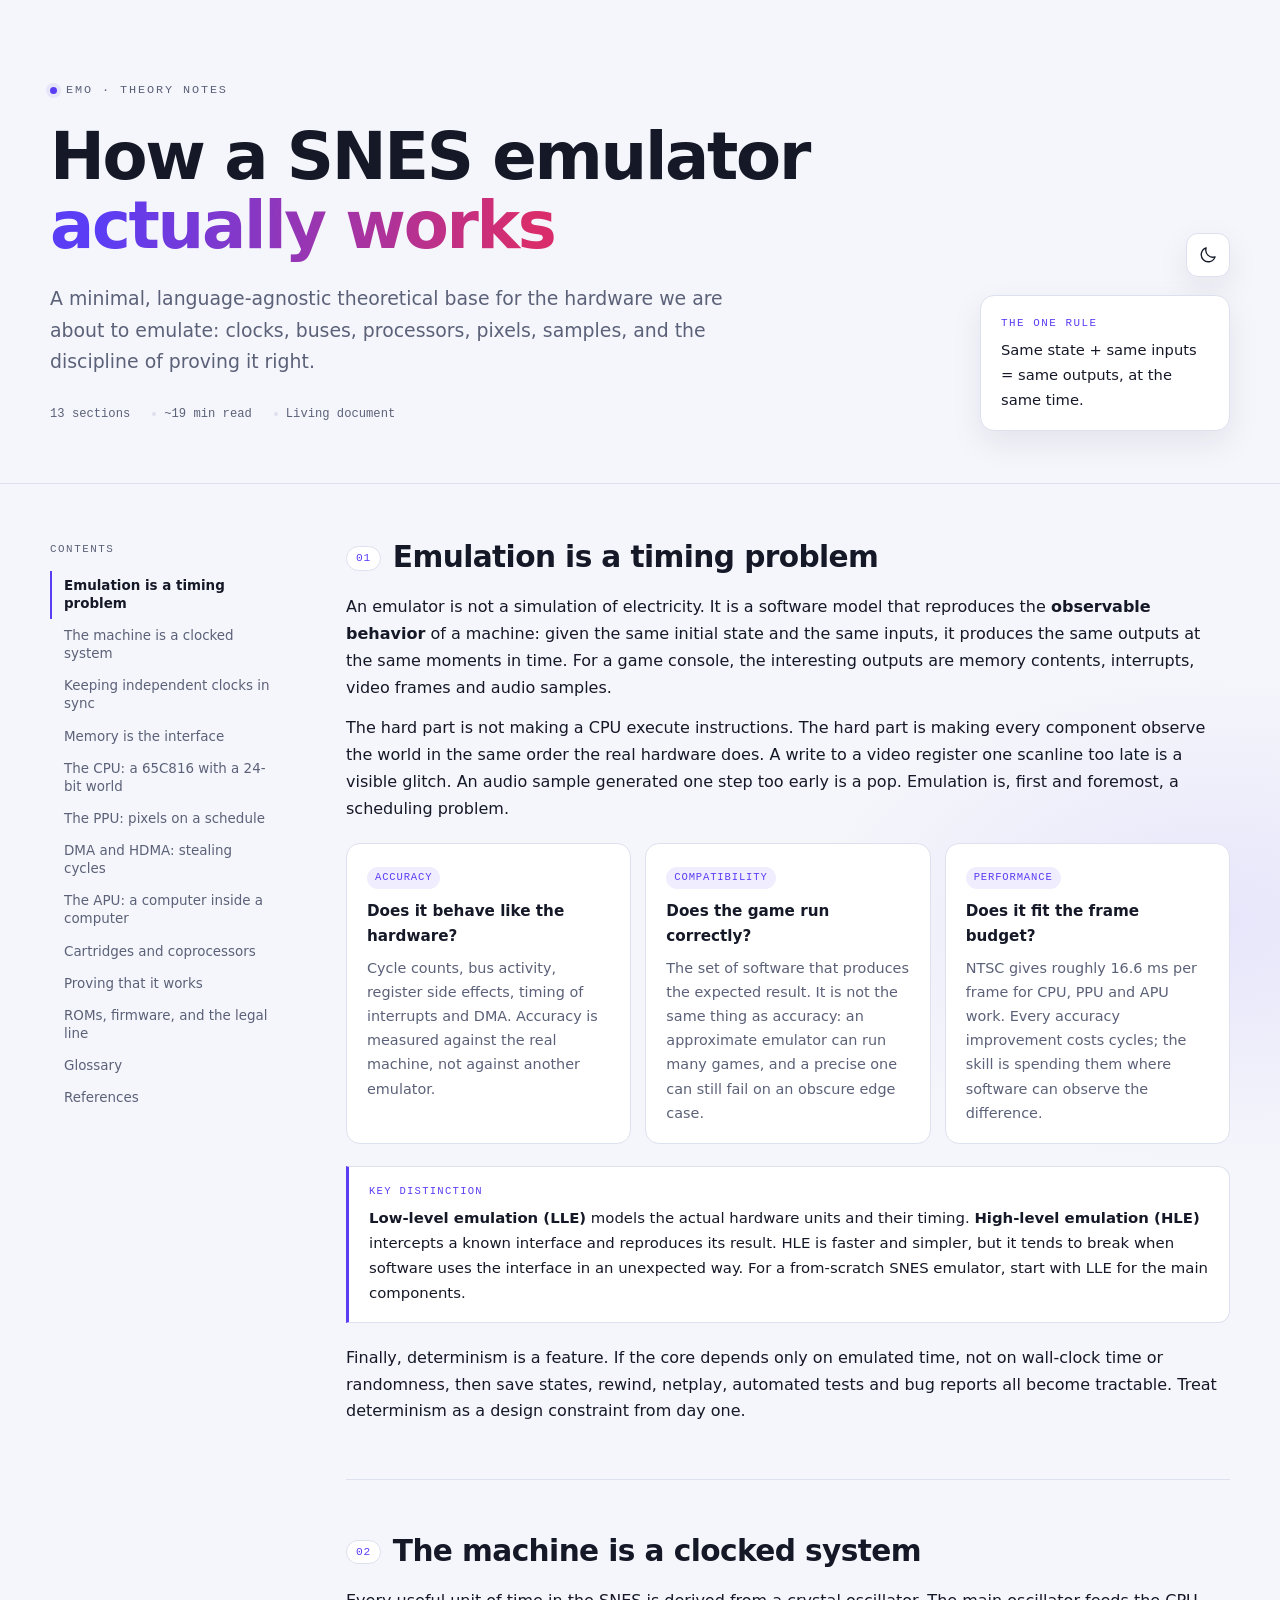
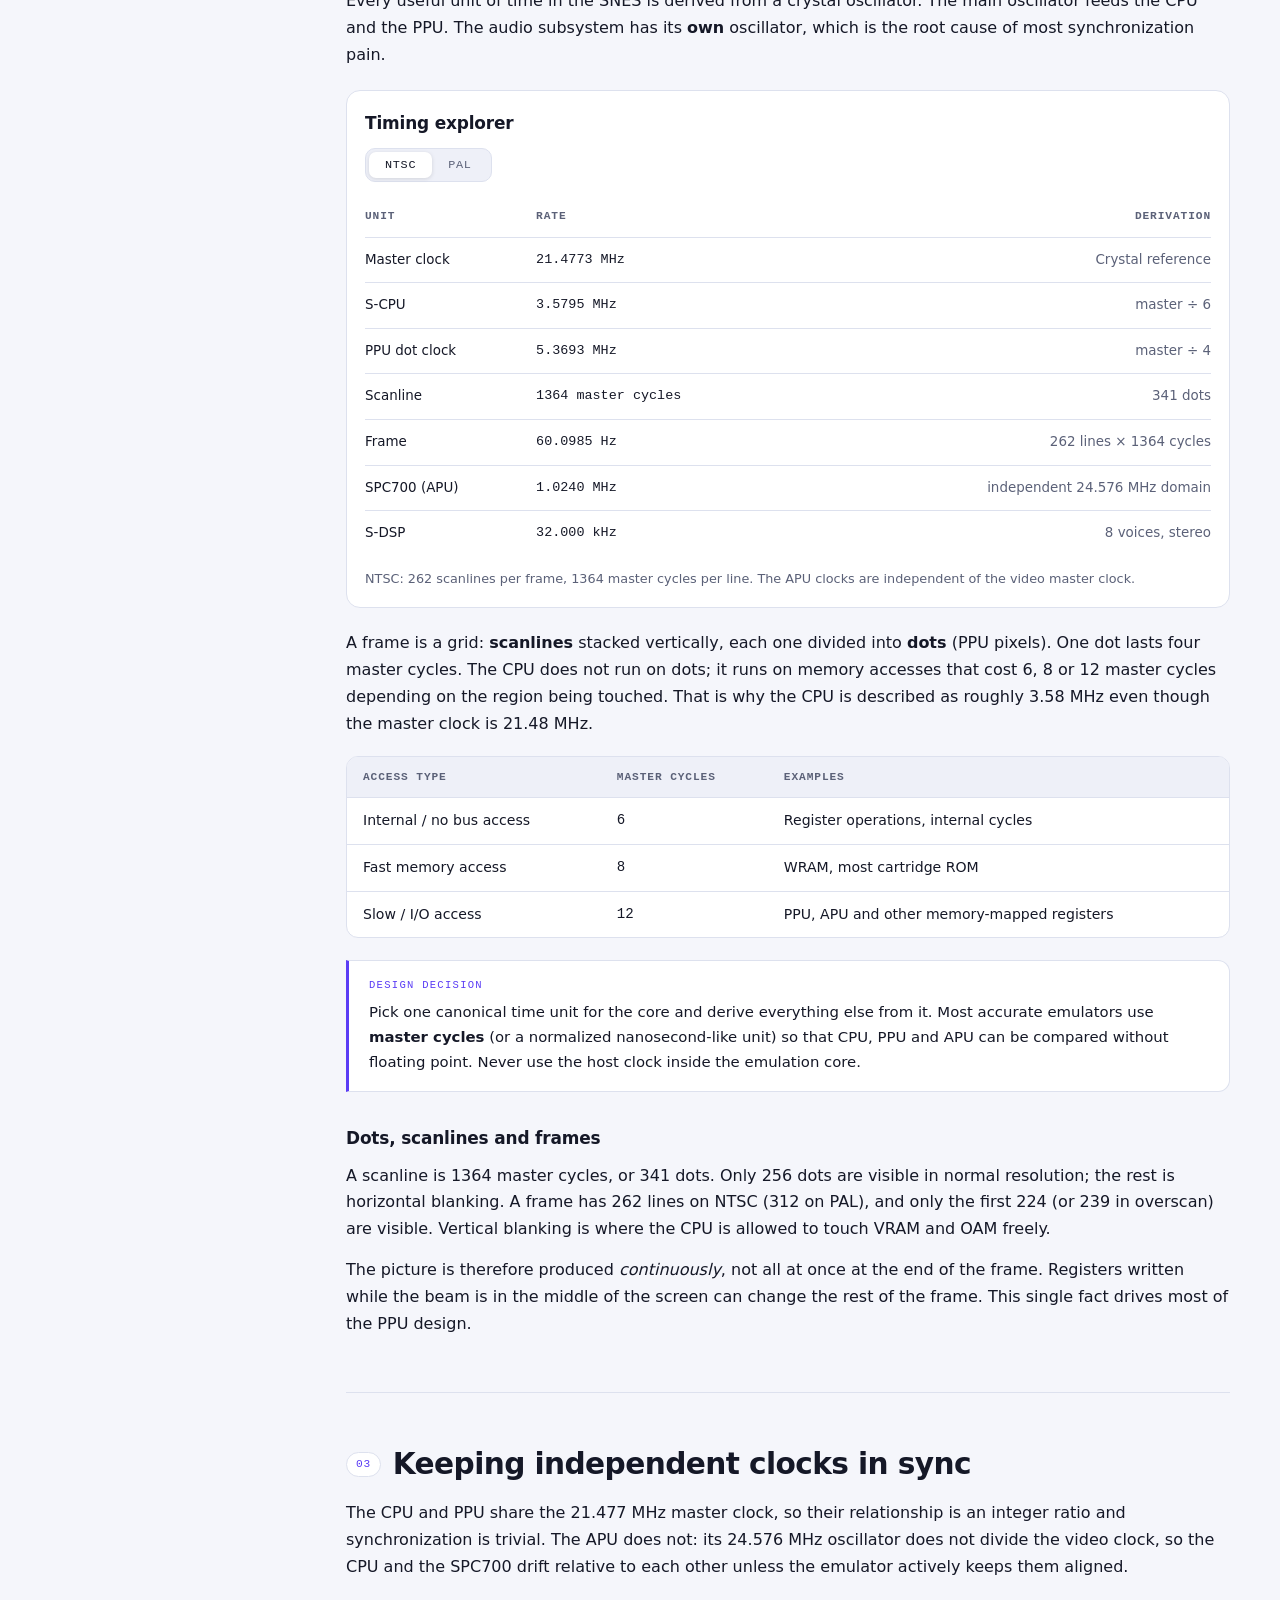
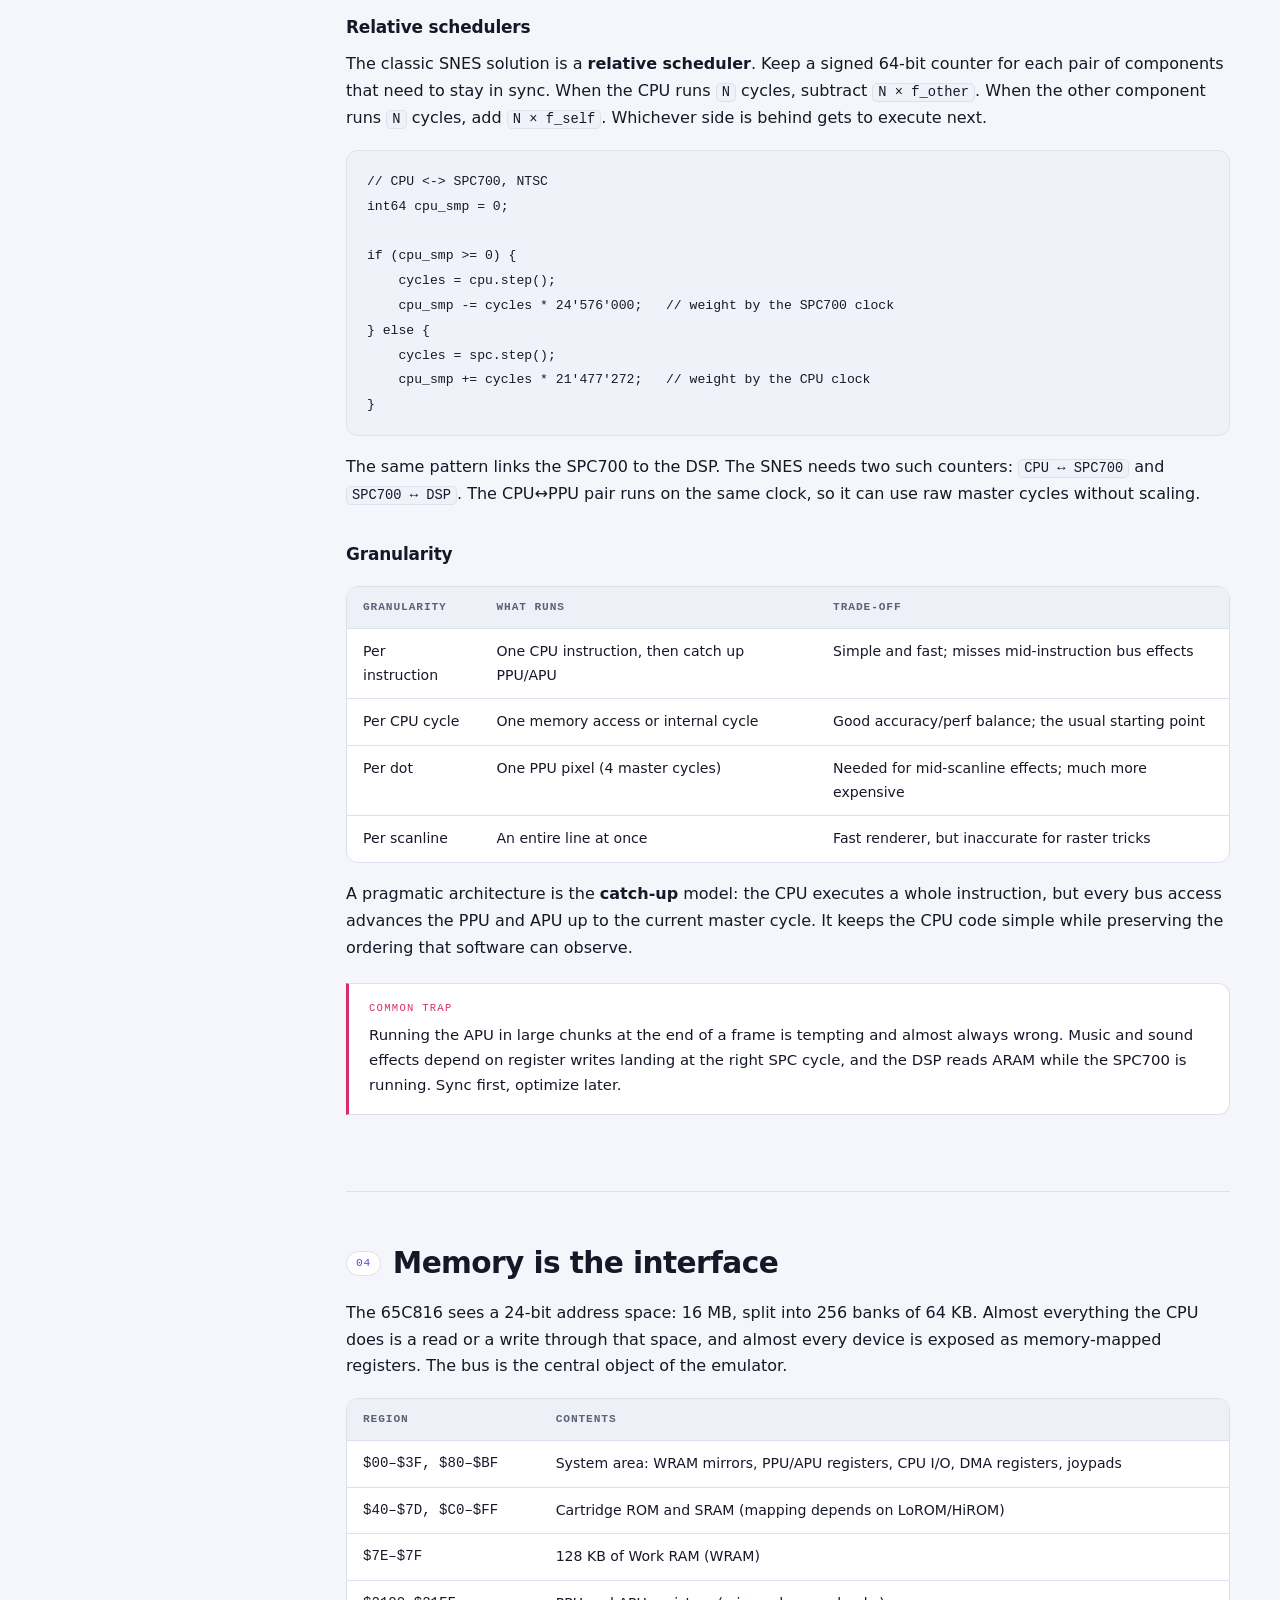
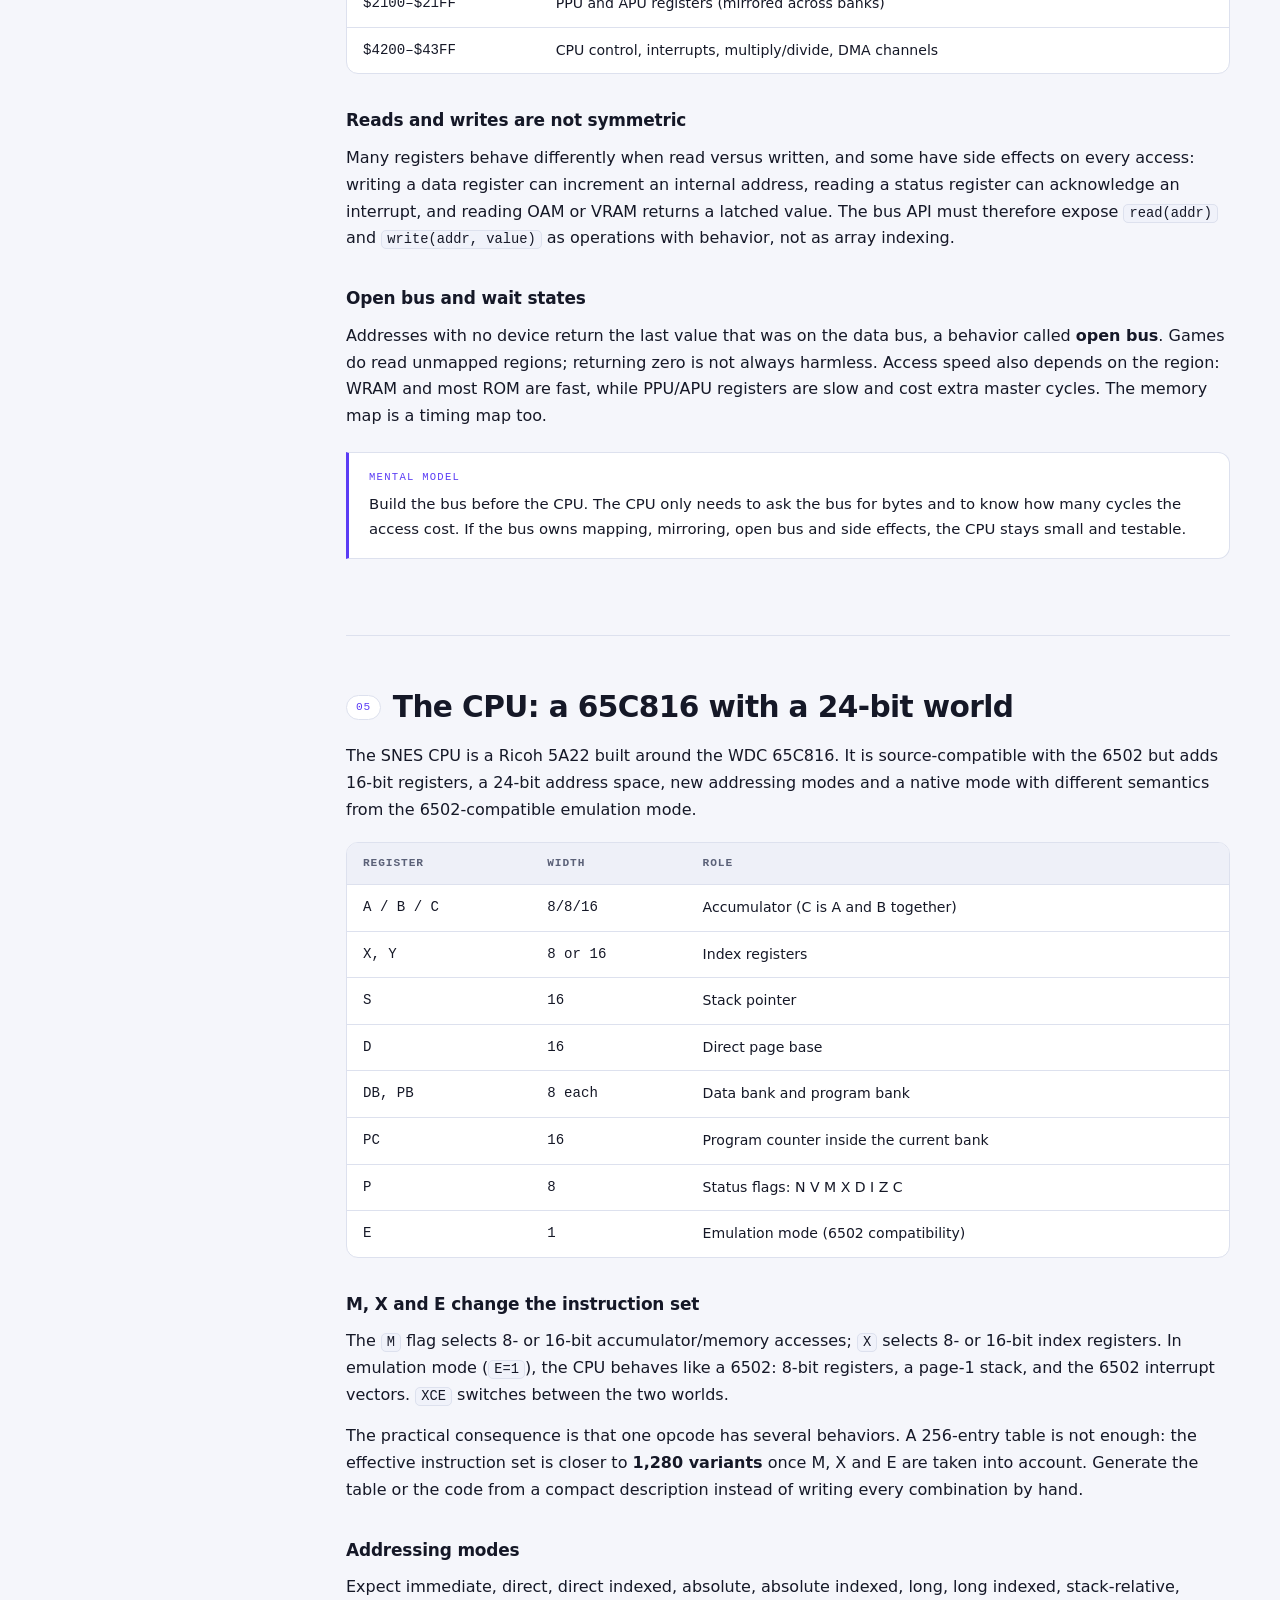
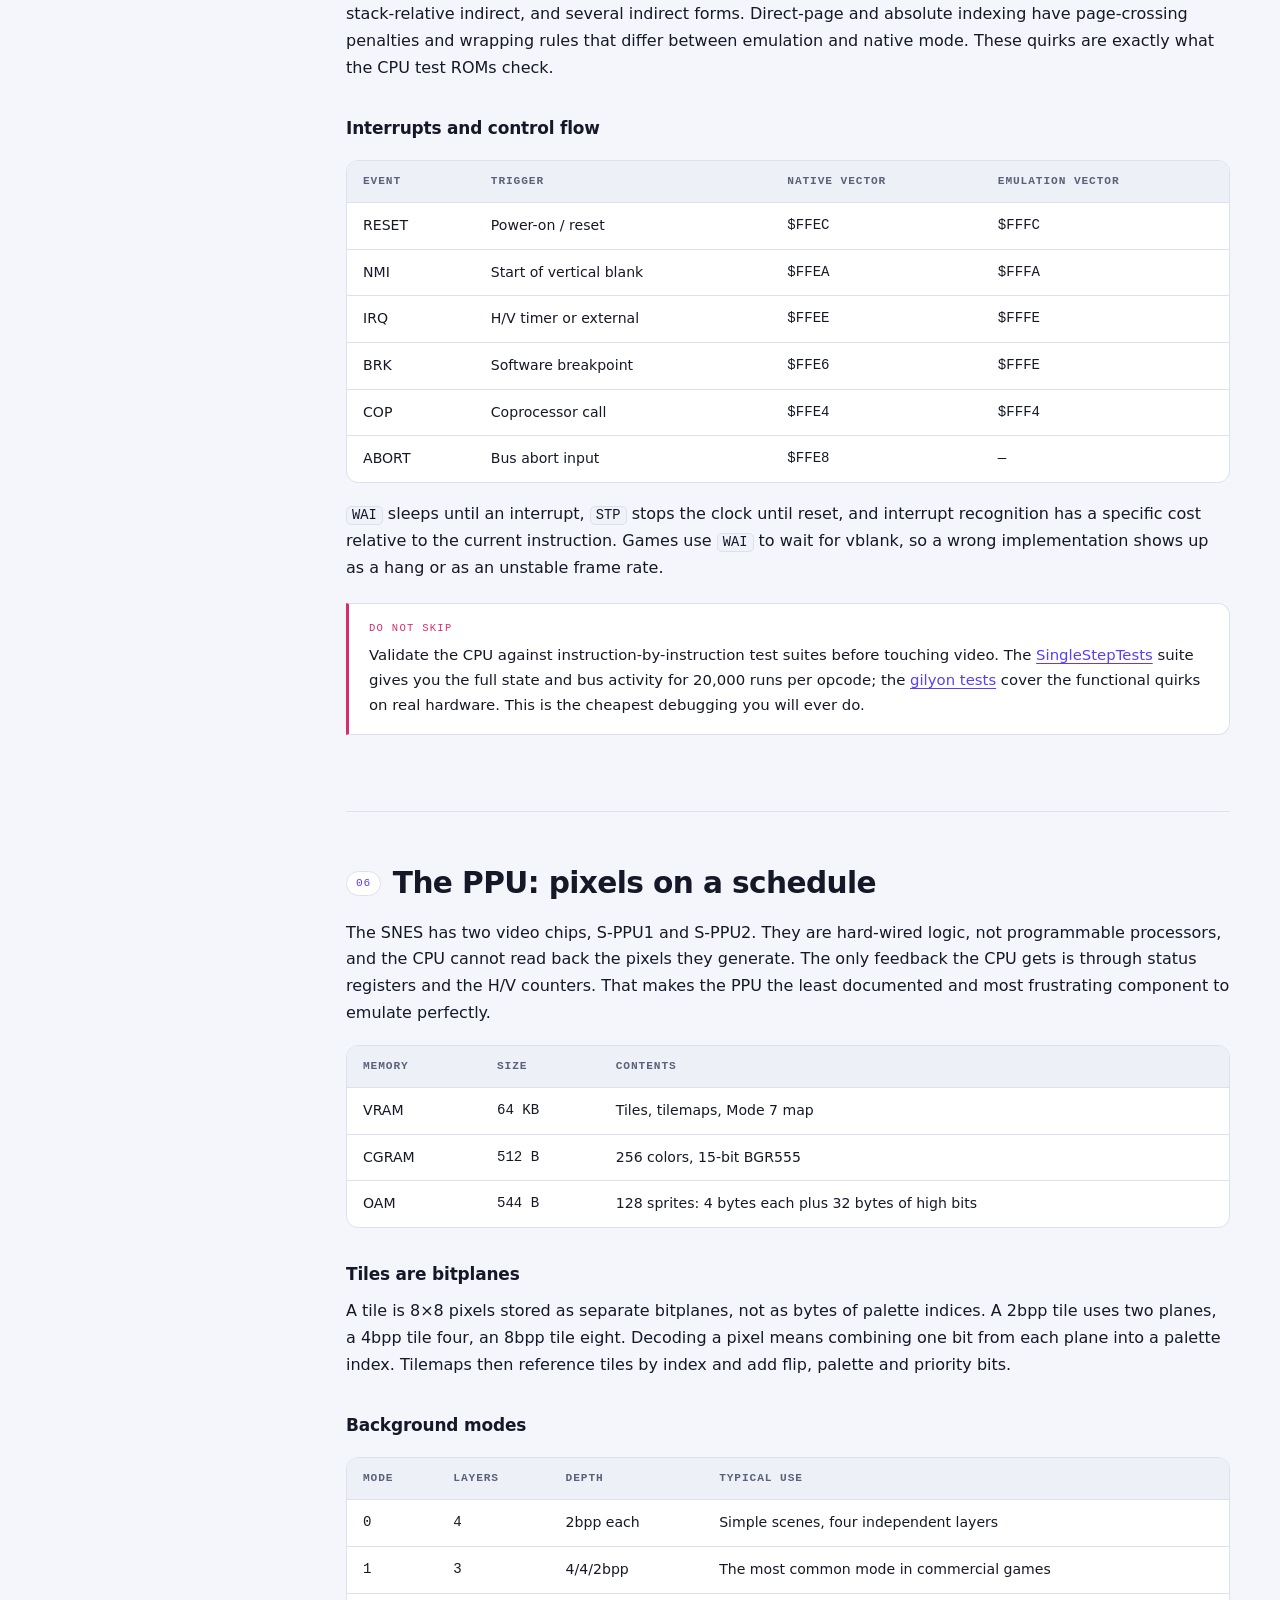
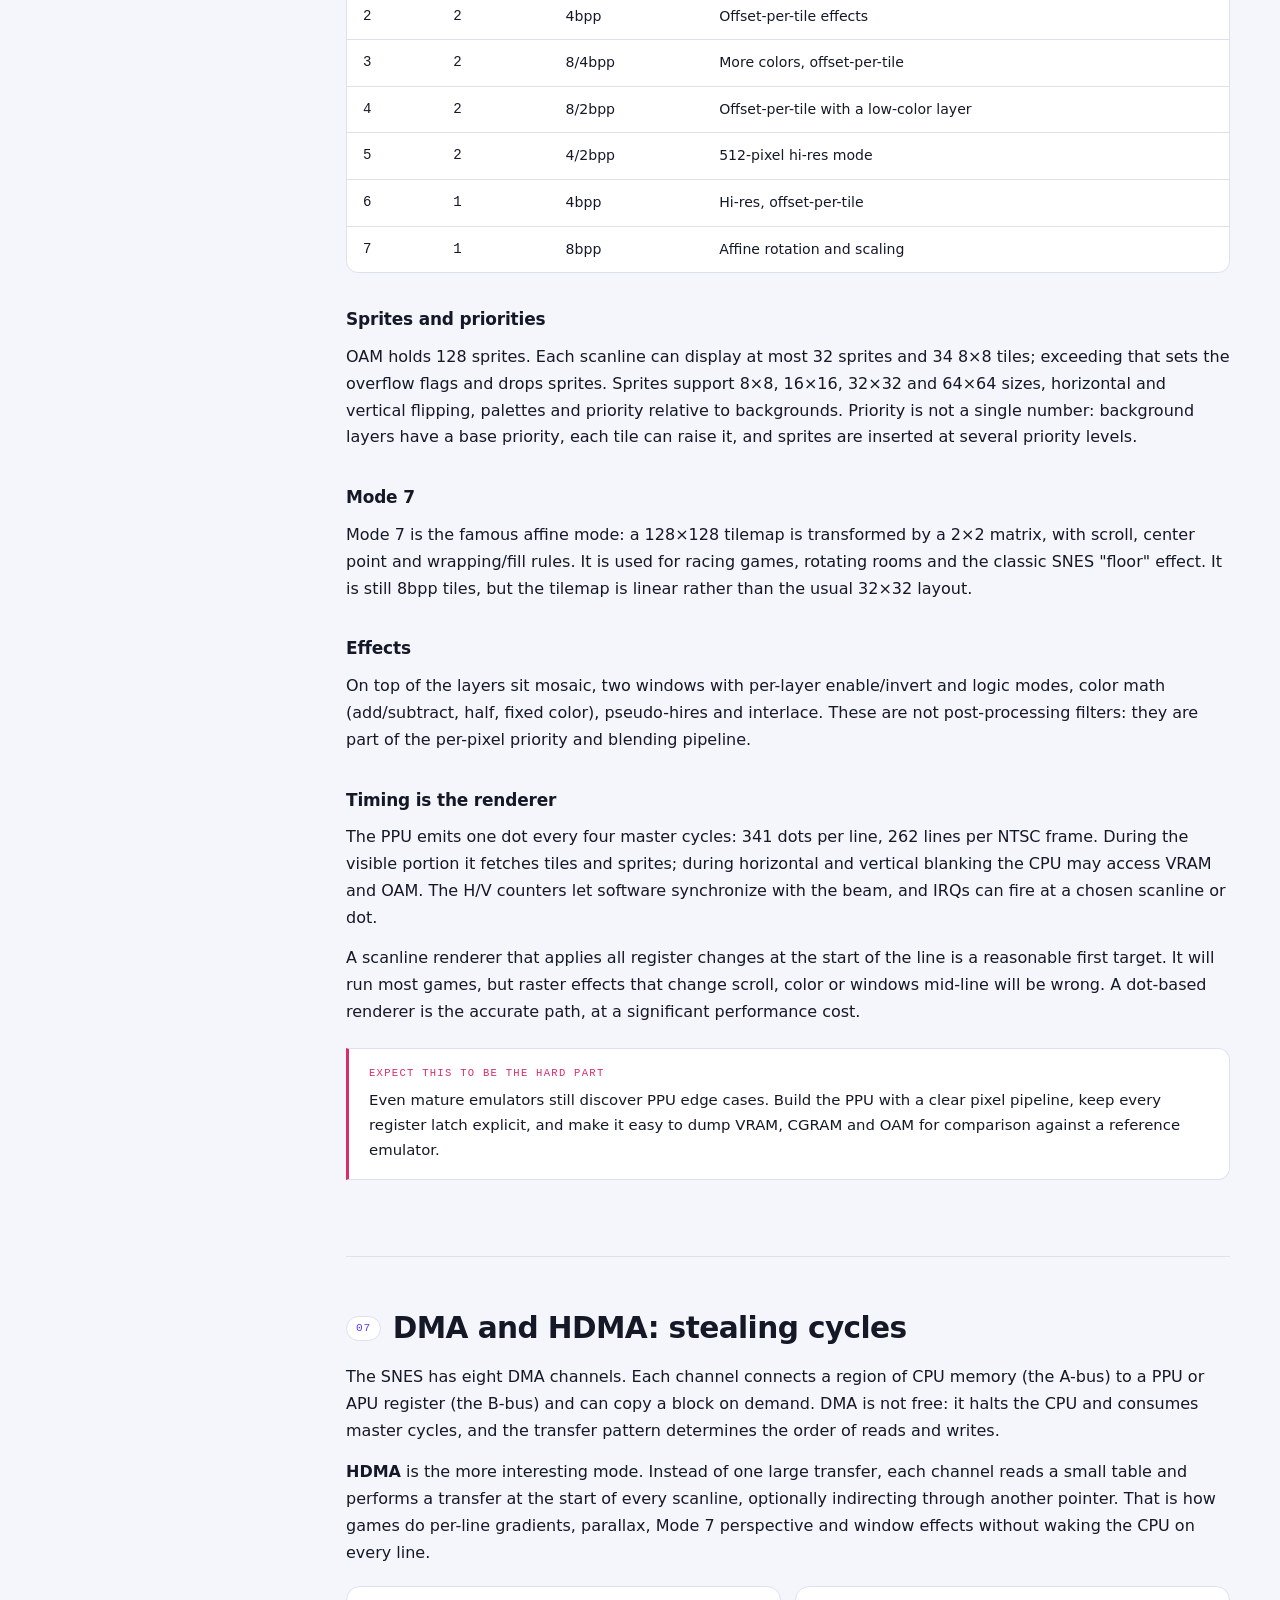
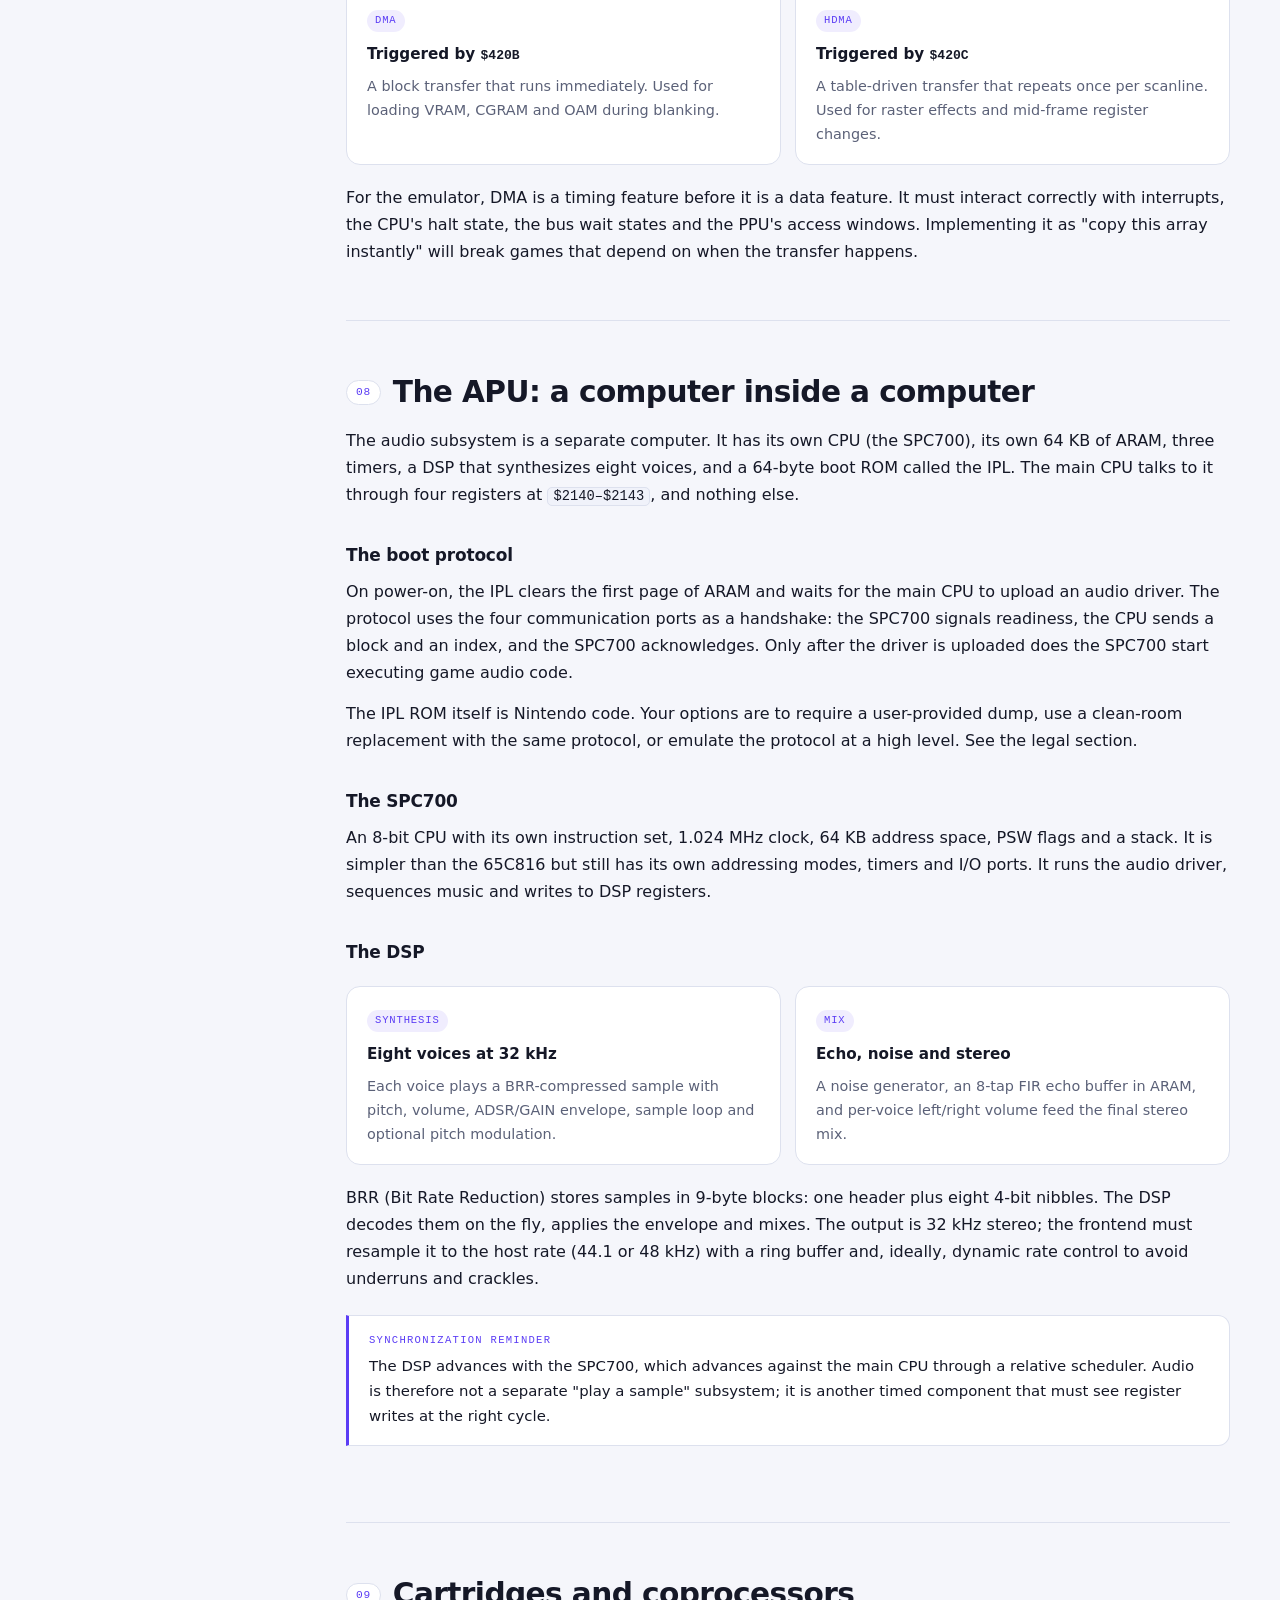
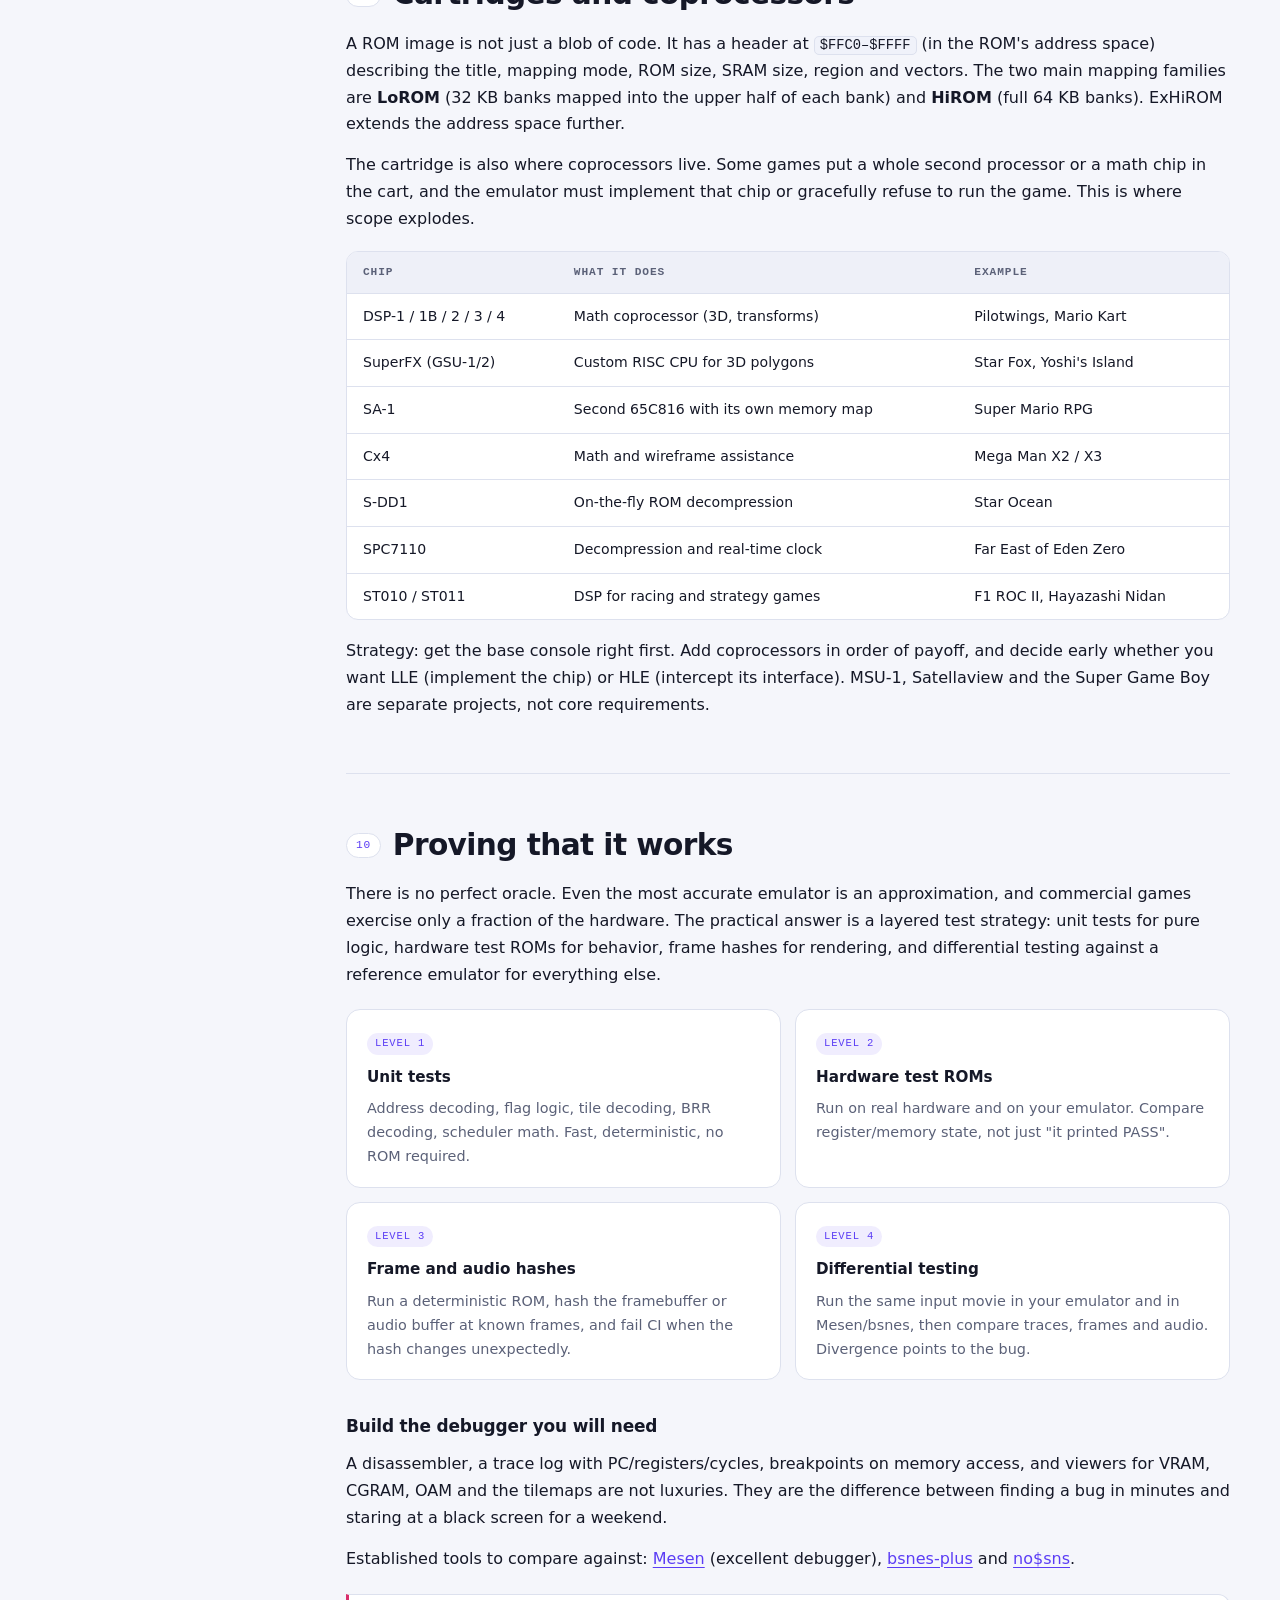
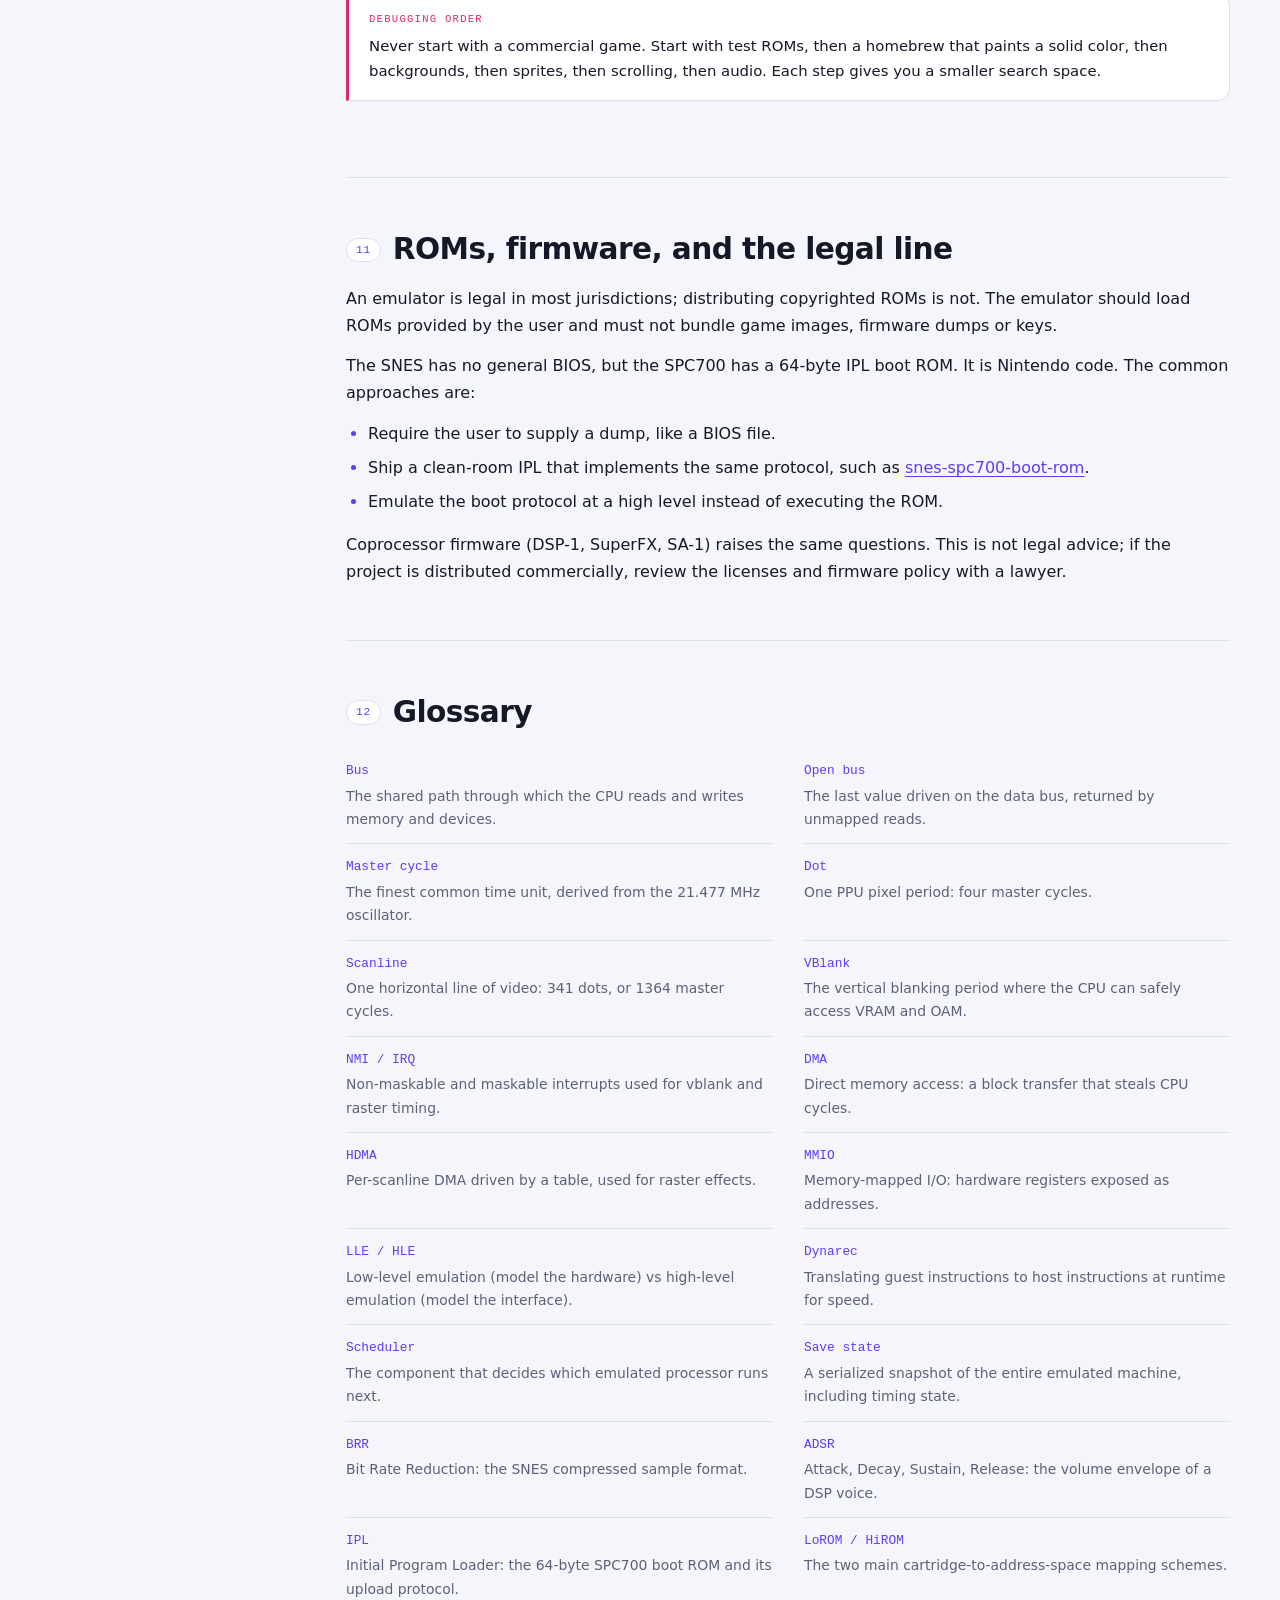
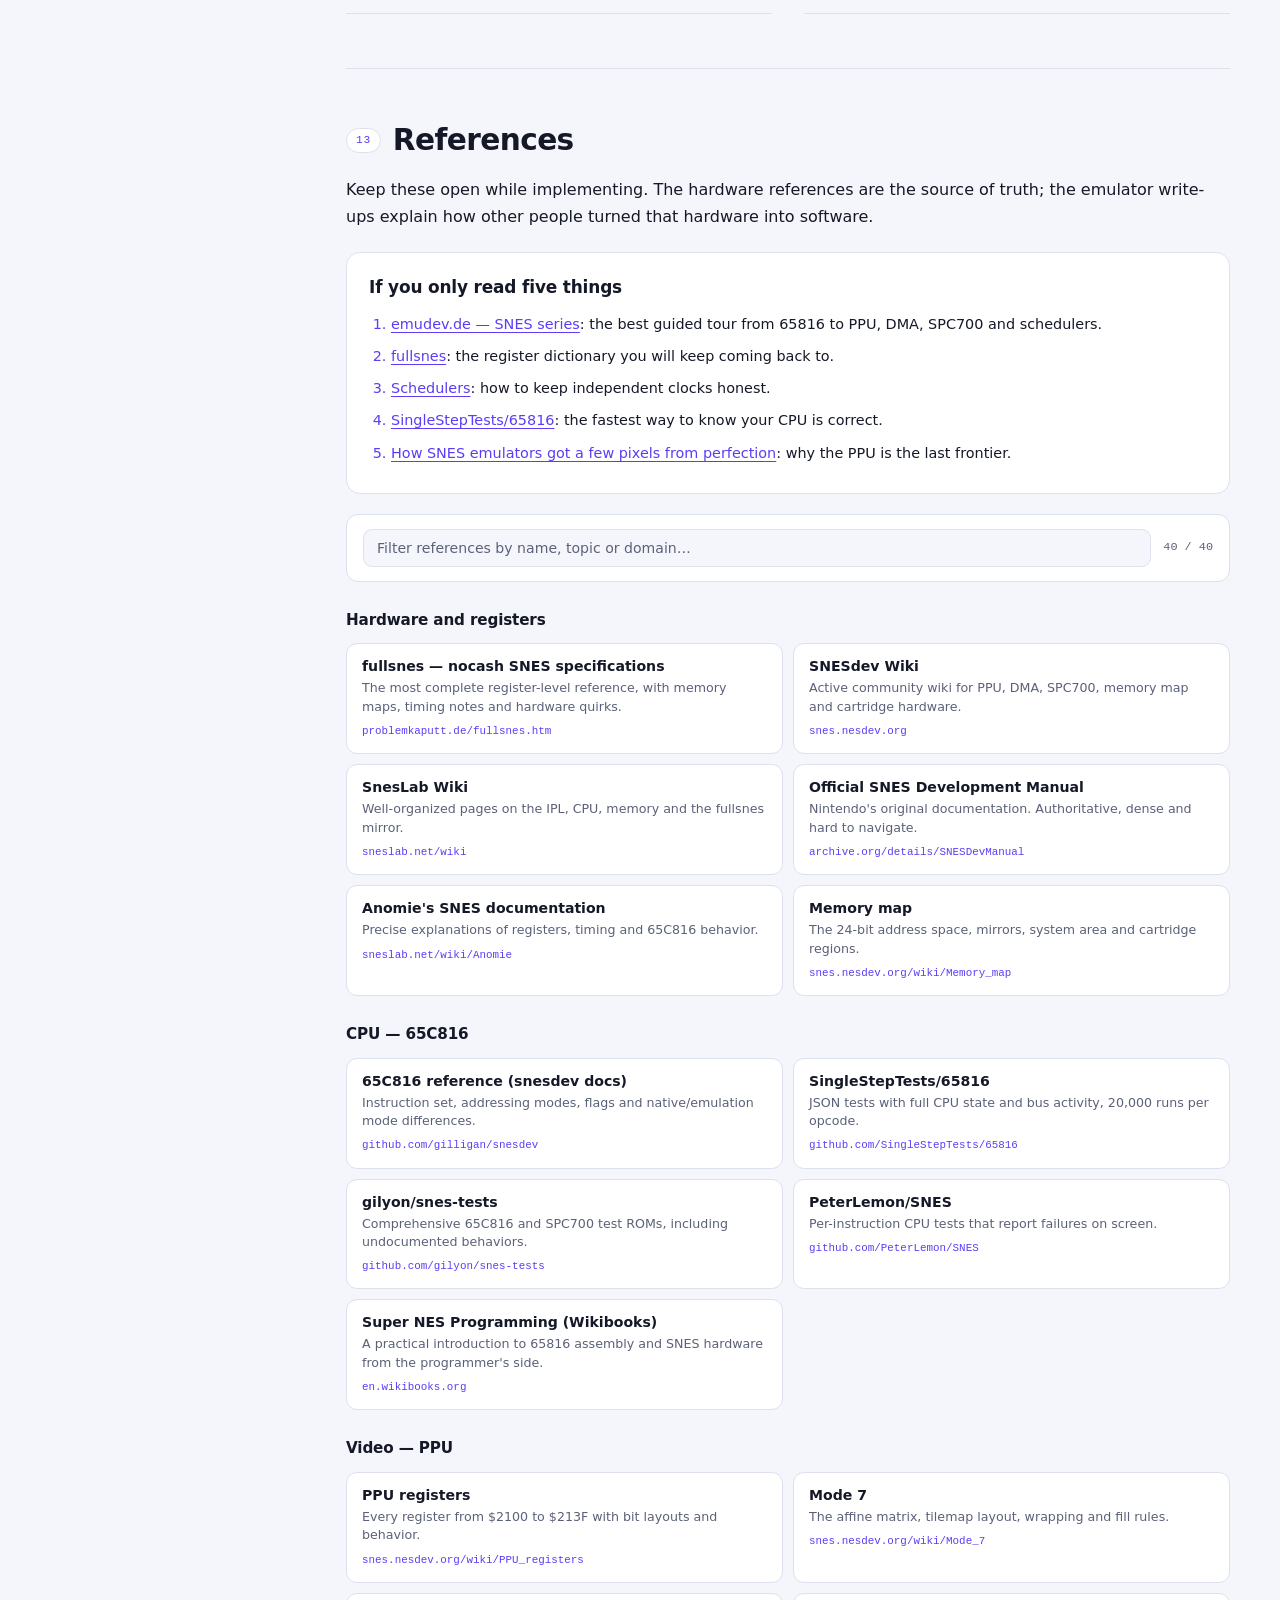
==== docs/theory/index.html @ 5f330537 "docs: add SNES emulation theory guide" ====
<!doctype html>
<html lang="en" data-theme="dark">
  <head>
    <meta charset="utf-8" />
    <meta name="viewport" content="width=device-width, initial-scale=1" />
    <title>emo · SNES Emulation Field Guide</title>
    <meta
      name="description"
      content="A minimal theoretical base for building a Super Nintendo emulator: timing, buses, CPU, PPU, APU, DMA, cartridges, and testing."
    />
    <link rel="stylesheet" href="styles.css" />
    <script>
      try {
        const stored = localStorage.getItem("emo-theory-theme");
        const dark = stored
          ? stored === "dark"
          : matchMedia("(prefers-color-scheme: dark)").matches;
        document.documentElement.dataset.theme = dark ? "dark" : "light";
      } catch {}
    </script>
  </head>
  <body>
    <a class="skip-link" href="#main">Skip to content</a>
    <div class="progress" aria-hidden="true"><span id="progress-bar"></span></div>

    <header class="hero">
      <div class="wrap hero-inner">
        <div class="hero-copy">
          <p class="eyebrow"><span class="dot"></span> emo · theory notes</p>
          <h1>How a SNES emulator<br /><span class="gradient">actually works</span></h1>
          <p class="lede">
            A minimal, language-agnostic theoretical base for the hardware we are
            about to emulate: clocks, buses, processors, pixels, samples, and the
            discipline of proving it right.
          </p>
          <ul class="meta">
            <li>13 sections</li>
            <li><span id="reading-time">~25 min read</span></li>
            <li>Living document</li>
          </ul>
        </div>
        <div class="hero-side">
          <button
            id="theme-toggle"
            class="icon-btn"
            type="button"
            aria-label="Toggle color theme"
          >
            <svg class="icon icon-moon" viewBox="0 0 24 24" fill="none" aria-hidden="true">
              <path
                d="M20.5 14.2A8.5 8.5 0 0 1 9.8 3.5 8.5 8.5 0 1 0 20.5 14.2Z"
                stroke="currentColor"
                stroke-width="1.6"
                stroke-linejoin="round"
              />
            </svg>
            <svg class="icon icon-sun" viewBox="0 0 24 24" fill="none" aria-hidden="true">
              <circle cx="12" cy="12" r="4.2" stroke="currentColor" stroke-width="1.6" />
              <path
                d="M12 2.5v2M12 19.5v2M2.5 12h2M19.5 12h2M5.2 5.2l1.4 1.4M17.4 17.4l1.4 1.4M18.8 5.2l-1.4 1.4M6.6 17.4l-1.4 1.4"
                stroke="currentColor"
                stroke-width="1.6"
                stroke-linecap="round"
              />
            </svg>
          </button>
          <div class="hero-card">
            <p class="hero-card-label">The one rule</p>
            <p>Same state + same inputs = same outputs, at the same time.</p>
          </div>
        </div>
      </div>
    </header>

    <div class="wrap layout">
      <aside class="toc" aria-label="Table of contents">
        <p class="toc-title">Contents</p>
        <nav id="toc-nav"></nav>
        <noscript><p class="toc-title">Enable JavaScript for the contents list.</p></noscript>
      </aside>

      <main id="main">
        <section id="why" class="section">
          <div class="section-head">
            <span class="section-num">01</span>
            <h2>Emulation is a timing problem</h2>
          </div>

          <p>
            An emulator is not a simulation of electricity. It is a software model
            that reproduces the <strong>observable behavior</strong> of a machine:
            given the same initial state and the same inputs, it produces the same
            outputs at the same moments in time. For a game console, the interesting
            outputs are memory contents, interrupts, video frames and audio samples.
          </p>

          <p>
            The hard part is not making a CPU execute instructions. The hard part is
            making every component observe the world in the same order the real
            hardware does. A write to a video register one scanline too late is a
            visible glitch. An audio sample generated one step too early is a
            pop. Emulation is, first and foremost, a scheduling problem.
          </p>

          <div class="grid grid-3">
            <div class="card">
              <span class="tag">Accuracy</span>
              <h4>Does it behave like the hardware?</h4>
              <p>
                Cycle counts, bus activity, register side effects, timing of
                interrupts and DMA. Accuracy is measured against the real machine,
                not against another emulator.
              </p>
            </div>
            <div class="card">
              <span class="tag">Compatibility</span>
              <h4>Does the game run correctly?</h4>
              <p>
                The set of software that produces the expected result. It is not the
                same thing as accuracy: an approximate emulator can run many games,
                and a precise one can still fail on an obscure edge case.
              </p>
            </div>
            <div class="card">
              <span class="tag">Performance</span>
              <h4>Does it fit the frame budget?</h4>
              <p>
                NTSC gives roughly 16.6 ms per frame for CPU, PPU and APU work. Every
                accuracy improvement costs cycles; the skill is spending them where
                software can observe the difference.
              </p>
            </div>
          </div>

          <div class="callout">
            <span class="label">Key distinction</span>
            <p>
              <strong>Low-level emulation (LLE)</strong> models the actual hardware
              units and their timing. <strong>High-level emulation (HLE)</strong>
              intercepts a known interface and reproduces its result. HLE is faster
              and simpler, but it tends to break when software uses the interface in
              an unexpected way. For a from-scratch SNES emulator, start with LLE for
              the main components.
            </p>
          </div>

          <p>
            Finally, determinism is a feature. If the core depends only on emulated
            time, not on wall-clock time or randomness, then save states, rewind,
            netplay, automated tests and bug reports all become tractable. Treat
            determinism as a design constraint from day one.
          </p>
        </section>

        <section id="clocked-system" class="section">
          <div class="section-head">
            <span class="section-num">02</span>
            <h2>The machine is a clocked system</h2>
          </div>

          <p>
            Every useful unit of time in the SNES is derived from a crystal
            oscillator. The main oscillator feeds the CPU and the PPU. The audio
            subsystem has its <strong>own</strong> oscillator, which is the root cause
            of most synchronization pain.
          </p>

          <div class="timing" aria-labelledby="timing-title">
            <h3 id="timing-title" style="margin-top: 0">Timing explorer</h3>
            <div class="segmented" role="group" aria-label="Video standard">
              <button type="button" data-std="ntsc" aria-pressed="true">NTSC</button>
              <button type="button" data-std="pal" aria-pressed="false">PAL</button>
            </div>
            <div class="table-wrap">
              <table>
                <thead>
                  <tr>
                    <th scope="col">Unit</th>
                    <th scope="col">Rate</th>
                    <th scope="col">Derivation</th>
                  </tr>
                </thead>
                <tbody id="timing-body"></tbody>
              </table>
            </div>
            <p class="hint" id="timing-note"></p>
          </div>

          <p>
            A frame is a grid: <strong>scanlines</strong> stacked vertically, each one
            divided into <strong>dots</strong> (PPU pixels). One dot lasts four master
            cycles. The CPU does not run on dots; it runs on memory accesses that cost
            6, 8 or 12 master cycles depending on the region being touched. That is
            why the CPU is described as roughly 3.58 MHz even though the master clock
            is 21.48 MHz.
          </p>

          <div class="table-wrap">
            <table>
              <thead>
                <tr>
                  <th scope="col">Access type</th>
                  <th scope="col">Master cycles</th>
                  <th scope="col">Examples</th>
                </tr>
              </thead>
              <tbody>
                <tr>
                  <td>Internal / no bus access</td>
                  <td class="num">6</td>
                  <td>Register operations, internal cycles</td>
                </tr>
                <tr>
                  <td>Fast memory access</td>
                  <td class="num">8</td>
                  <td>WRAM, most cartridge ROM</td>
                </tr>
                <tr>
                  <td>Slow / I/O access</td>
                  <td class="num">12</td>
                  <td>PPU, APU and other memory-mapped registers</td>
                </tr>
              </tbody>
            </table>
          </div>

          <div class="callout">
            <span class="label">Design decision</span>
            <p>
              Pick one canonical time unit for the core and derive everything else
              from it. Most accurate emulators use <strong>master cycles</strong>
              (or a normalized nanosecond-like unit) so that CPU, PPU and APU can be
              compared without floating point. Never use the host clock inside the
              emulation core.
            </p>
          </div>

          <h3>Dots, scanlines and frames</h3>
          <p>
            A scanline is 1364 master cycles, or 341 dots. Only 256 dots are visible
            in normal resolution; the rest is horizontal blanking. A frame has 262
            lines on NTSC (312 on PAL), and only the first 224 (or 239 in overscan)
            are visible. Vertical blanking is where the CPU is allowed to touch VRAM
            and OAM freely.
          </p>
          <p>
            The picture is therefore produced <em>continuously</em>, not all at once
            at the end of the frame. Registers written while the beam is in the middle
            of the screen can change the rest of the frame. This single fact drives
            most of the PPU design.
          </p>
        </section>

        <section id="synchronization" class="section">
          <div class="section-head">
            <span class="section-num">03</span>
            <h2>Keeping independent clocks in sync</h2>
          </div>

          <p>
            The CPU and PPU share the 21.477 MHz master clock, so their relationship
            is an integer ratio and synchronization is trivial. The APU does not: its
            24.576 MHz oscillator does not divide the video clock, so the CPU and the
            SPC700 drift relative to each other unless the emulator actively keeps
            them aligned.
          </p>

          <h3>Relative schedulers</h3>
          <p>
            The classic SNES solution is a <strong>relative scheduler</strong>. Keep a
            signed 64-bit counter for each pair of components that need to stay in
            sync. When the CPU runs <code>N</code> cycles, subtract
            <code>N &times; f_other</code>. When the other component runs
            <code>N</code> cycles, add <code>N &times; f_self</code>. Whichever side is
            behind gets to execute next.
          </p>

          <pre><code>// CPU &lt;-&gt; SPC700, NTSC
int64 cpu_smp = 0;

if (cpu_smp &gt;= 0) {
    cycles = cpu.step();
    cpu_smp -= cycles * 24'576'000;   // weight by the SPC700 clock
} else {
    cycles = spc.step();
    cpu_smp += cycles * 21'477'272;   // weight by the CPU clock
}</code></pre>

          <p>
            The same pattern links the SPC700 to the DSP. The SNES needs two such
            counters: <code>CPU &harr; SPC700</code> and <code>SPC700 &harr; DSP</code>.
            The CPU&harr;PPU pair runs on the same clock, so it can use raw master
            cycles without scaling.
          </p>

          <h3>Granularity</h3>
          <div class="table-wrap">
            <table>
              <thead>
                <tr>
                  <th scope="col">Granularity</th>
                  <th scope="col">What runs</th>
                  <th scope="col">Trade-off</th>
                </tr>
              </thead>
              <tbody>
                <tr>
                  <td>Per instruction</td>
                  <td>One CPU instruction, then catch up PPU/APU</td>
                  <td>Simple and fast; misses mid-instruction bus effects</td>
                </tr>
                <tr>
                  <td>Per CPU cycle</td>
                  <td>One memory access or internal cycle</td>
                  <td>Good accuracy/perf balance; the usual starting point</td>
                </tr>
                <tr>
                  <td>Per dot</td>
                  <td>One PPU pixel (4 master cycles)</td>
                  <td>Needed for mid-scanline effects; much more expensive</td>
                </tr>
                <tr>
                  <td>Per scanline</td>
                  <td>An entire line at once</td>
                  <td>Fast renderer, but inaccurate for raster tricks</td>
                </tr>
              </tbody>
            </table>
          </div>

          <p>
            A pragmatic architecture is the <strong>catch-up</strong> model: the CPU
            executes a whole instruction, but every bus access advances the PPU and
            APU up to the current master cycle. It keeps the CPU code simple while
            preserving the ordering that software can observe.
          </p>

          <div class="callout warn">
            <span class="label">Common trap</span>
            <p>
              Running the APU in large chunks at the end of a frame is tempting and
              almost always wrong. Music and sound effects depend on register writes
              landing at the right SPC cycle, and the DSP reads ARAM while the SPC700
              is running. Sync first, optimize later.
            </p>
          </div>
        </section>

        <section id="memory" class="section">
          <div class="section-head">
            <span class="section-num">04</span>
            <h2>Memory is the interface</h2>
          </div>

          <p>
            The 65C816 sees a 24-bit address space: 16 MB, split into 256 banks of
            64 KB. Almost everything the CPU does is a read or a write through that
            space, and almost every device is exposed as memory-mapped registers. The
            bus is the central object of the emulator.
          </p>

          <div class="table-wrap">
            <table>
              <thead>
                <tr>
                  <th scope="col">Region</th>
                  <th scope="col">Contents</th>
                </tr>
              </thead>
              <tbody>
                <tr>
                  <td class="num">$00&ndash;$3F, $80&ndash;$BF</td>
                  <td>
                    System area: WRAM mirrors, PPU/APU registers, CPU I/O, DMA
                    registers, joypads
                  </td>
                </tr>
                <tr>
                  <td class="num">$40&ndash;$7D, $C0&ndash;$FF</td>
                  <td>Cartridge ROM and SRAM (mapping depends on LoROM/HiROM)</td>
                </tr>
                <tr>
                  <td class="num">$7E&ndash;$7F</td>
                  <td>128 KB of Work RAM (WRAM)</td>
                </tr>
                <tr>
                  <td class="num">$2100&ndash;$21FF</td>
                  <td>PPU and APU registers (mirrored across banks)</td>
                </tr>
                <tr>
                  <td class="num">$4200&ndash;$43FF</td>
                  <td>CPU control, interrupts, multiply/divide, DMA channels</td>
                </tr>
              </tbody>
            </table>
          </div>

          <h3>Reads and writes are not symmetric</h3>
          <p>
            Many registers behave differently when read versus written, and some
            have side effects on every access: writing a data register can increment
            an internal address, reading a status register can acknowledge an
            interrupt, and reading OAM or VRAM returns a latched value. The bus API
            must therefore expose <code>read(addr)</code> and <code>write(addr,
            value)</code> as operations with behavior, not as array indexing.
          </p>

          <h3>Open bus and wait states</h3>
          <p>
            Addresses with no device return the last value that was on the data bus,
            a behavior called <strong>open bus</strong>. Games do read unmapped
            regions; returning zero is not always harmless. Access speed also depends
            on the region: WRAM and most ROM are fast, while PPU/APU registers are
            slow and cost extra master cycles. The memory map is a timing map too.
          </p>

          <div class="callout">
            <span class="label">Mental model</span>
            <p>
              Build the bus before the CPU. The CPU only needs to ask the bus for
              bytes and to know how many cycles the access cost. If the bus owns
              mapping, mirroring, open bus and side effects, the CPU stays small and
              testable.
            </p>
          </div>
        </section>

        <section id="cpu" class="section">
          <div class="section-head">
            <span class="section-num">05</span>
            <h2>The CPU: a 65C816 with a 24-bit world</h2>
          </div>

          <p>
            The SNES CPU is a Ricoh 5A22 built around the WDC 65C816. It is
            source-compatible with the 6502 but adds 16-bit registers, a 24-bit
            address space, new addressing modes and a native mode with different
            semantics from the 6502-compatible emulation mode.
          </p>

          <div class="table-wrap">
            <table>
              <thead>
                <tr>
                  <th scope="col">Register</th>
                  <th scope="col">Width</th>
                  <th scope="col">Role</th>
                </tr>
              </thead>
              <tbody>
                <tr><td class="num">A / B / C</td><td class="num">8/8/16</td><td>Accumulator (C is A and B together)</td></tr>
                <tr><td class="num">X, Y</td><td class="num">8 or 16</td><td>Index registers</td></tr>
                <tr><td class="num">S</td><td class="num">16</td><td>Stack pointer</td></tr>
                <tr><td class="num">D</td><td class="num">16</td><td>Direct page base</td></tr>
                <tr><td class="num">DB, PB</td><td class="num">8 each</td><td>Data bank and program bank</td></tr>
                <tr><td class="num">PC</td><td class="num">16</td><td>Program counter inside the current bank</td></tr>
                <tr><td class="num">P</td><td class="num">8</td><td>Status flags: N V M X D I Z C</td></tr>
                <tr><td class="num">E</td><td class="num">1</td><td>Emulation mode (6502 compatibility)</td></tr>
              </tbody>
            </table>
          </div>

          <h3>M, X and E change the instruction set</h3>
          <p>
            The <code>M</code> flag selects 8- or 16-bit accumulator/memory accesses;
            <code>X</code> selects 8- or 16-bit index registers. In emulation mode
            (<code>E=1</code>), the CPU behaves like a 6502: 8-bit registers, a
            page-1 stack, and the 6502 interrupt vectors. <code>XCE</code> switches
            between the two worlds.
          </p>
          <p>
            The practical consequence is that one opcode has several behaviors. A
            256-entry table is not enough: the effective instruction set is closer to
            <strong>1,280 variants</strong> once M, X and E are taken into account.
            Generate the table or the code from a compact description instead of
            writing every combination by hand.
          </p>

          <h3>Addressing modes</h3>
          <p>
            Expect immediate, direct, direct indexed, absolute, absolute indexed,
            long, long indexed, stack-relative, stack-relative indirect, and several
            indirect forms. Direct-page and absolute indexing have page-crossing
            penalties and wrapping rules that differ between emulation and native
            mode. These quirks are exactly what the CPU test ROMs check.
          </p>

          <h3>Interrupts and control flow</h3>
          <div class="table-wrap">
            <table>
              <thead>
                <tr>
                  <th scope="col">Event</th>
                  <th scope="col">Trigger</th>
                  <th scope="col">Native vector</th>
                  <th scope="col">Emulation vector</th>
                </tr>
              </thead>
              <tbody>
                <tr><td>RESET</td><td>Power-on / reset</td><td class="num">$FFEC</td><td class="num">$FFFC</td></tr>
                <tr><td>NMI</td><td>Start of vertical blank</td><td class="num">$FFEA</td><td class="num">$FFFA</td></tr>
                <tr><td>IRQ</td><td>H/V timer or external</td><td class="num">$FFEE</td><td class="num">$FFFE</td></tr>
                <tr><td>BRK</td><td>Software breakpoint</td><td class="num">$FFE6</td><td class="num">$FFFE</td></tr>
                <tr><td>COP</td><td>Coprocessor call</td><td class="num">$FFE4</td><td class="num">$FFF4</td></tr>
                <tr><td>ABORT</td><td>Bus abort input</td><td class="num">$FFE8</td><td class="num">&mdash;</td></tr>
              </tbody>
            </table>
          </div>

          <p>
            <code>WAI</code> sleeps until an interrupt, <code>STP</code> stops the
            clock until reset, and interrupt recognition has a specific cost relative
            to the current instruction. Games use <code>WAI</code> to wait for vblank,
            so a wrong implementation shows up as a hang or as an unstable frame rate.
          </p>

          <div class="callout warn">
            <span class="label">Do not skip</span>
            <p>
              Validate the CPU against instruction-by-instruction test suites before
              touching video. The
              <a href="https://github.com/SingleStepTests/65816" target="_blank" rel="noopener noreferrer">SingleStepTests</a>
              suite gives you the full state and bus activity for 20,000 runs per
              opcode; the
              <a href="https://github.com/gilyon/snes-tests" target="_blank" rel="noopener noreferrer">gilyon tests</a>
              cover the functional quirks on real hardware. This is the cheapest
              debugging you will ever do.
            </p>
          </div>
        </section>

        <section id="ppu" class="section">
          <div class="section-head">
            <span class="section-num">06</span>
            <h2>The PPU: pixels on a schedule</h2>
          </div>

          <p>
            The SNES has two video chips, S-PPU1 and S-PPU2. They are hard-wired
            logic, not programmable processors, and the CPU cannot read back the
            pixels they generate. The only feedback the CPU gets is through status
            registers and the H/V counters. That makes the PPU the least documented
            and most frustrating component to emulate perfectly.
          </p>

          <div class="table-wrap">
            <table>
              <thead>
                <tr>
                  <th scope="col">Memory</th>
                  <th scope="col">Size</th>
                  <th scope="col">Contents</th>
                </tr>
              </thead>
              <tbody>
                <tr><td>VRAM</td><td class="num">64 KB</td><td>Tiles, tilemaps, Mode 7 map</td></tr>
                <tr><td>CGRAM</td><td class="num">512 B</td><td>256 colors, 15-bit BGR555</td></tr>
                <tr><td>OAM</td><td class="num">544 B</td><td>128 sprites: 4 bytes each plus 32 bytes of high bits</td></tr>
              </tbody>
            </table>
          </div>

          <h3>Tiles are bitplanes</h3>
          <p>
            A tile is 8&times;8 pixels stored as separate bitplanes, not as bytes of
            palette indices. A 2bpp tile uses two planes, a 4bpp tile four, an 8bpp
            tile eight. Decoding a pixel means combining one bit from each plane into
            a palette index. Tilemaps then reference tiles by index and add flip,
            palette and priority bits.
          </p>

          <h3>Background modes</h3>
          <div class="table-wrap">
            <table>
              <thead>
                <tr>
                  <th scope="col">Mode</th>
                  <th scope="col">Layers</th>
                  <th scope="col">Depth</th>
                  <th scope="col">Typical use</th>
                </tr>
              </thead>
              <tbody>
                <tr><td class="num">0</td><td class="num">4</td><td>2bpp each</td><td>Simple scenes, four independent layers</td></tr>
                <tr><td class="num">1</td><td class="num">3</td><td>4/4/2bpp</td><td>The most common mode in commercial games</td></tr>
                <tr><td class="num">2</td><td class="num">2</td><td>4bpp</td><td>Offset-per-tile effects</td></tr>
                <tr><td class="num">3</td><td class="num">2</td><td>8/4bpp</td><td>More colors, offset-per-tile</td></tr>
                <tr><td class="num">4</td><td class="num">2</td><td>8/2bpp</td><td>Offset-per-tile with a low-color layer</td></tr>
                <tr><td class="num">5</td><td class="num">2</td><td>4/2bpp</td><td>512-pixel hi-res mode</td></tr>
                <tr><td class="num">6</td><td class="num">1</td><td>4bpp</td><td>Hi-res, offset-per-tile</td></tr>
                <tr><td class="num">7</td><td class="num">1</td><td>8bpp</td><td>Affine rotation and scaling</td></tr>
              </tbody>
            </table>
          </div>

          <h3>Sprites and priorities</h3>
          <p>
            OAM holds 128 sprites. Each scanline can display at most 32 sprites and 34
            8&times;8 tiles; exceeding that sets the overflow flags and drops sprites.
            Sprites support 8&times;8, 16&times;16, 32&times;32 and 64&times;64 sizes,
            horizontal and vertical flipping, palettes and priority relative to
            backgrounds. Priority is not a single number: background layers have a
            base priority, each tile can raise it, and sprites are inserted at
            several priority levels.
          </p>

          <h3>Mode 7</h3>
          <p>
            Mode 7 is the famous affine mode: a 128&times;128 tilemap is transformed by
            a 2&times;2 matrix, with scroll, center point and wrapping/fill rules. It
            is used for racing games, rotating rooms and the classic SNES
            "floor" effect. It is still 8bpp tiles, but the tilemap is linear rather
            than the usual 32&times;32 layout.
          </p>

          <h3>Effects</h3>
          <p>
            On top of the layers sit mosaic, two windows with per-layer enable/invert
            and logic modes, color math (add/subtract, half, fixed color), pseudo-hires
            and interlace. These are not post-processing filters: they are part of the
            per-pixel priority and blending pipeline.
          </p>

          <h3>Timing is the renderer</h3>
          <p>
            The PPU emits one dot every four master cycles: 341 dots per line, 262
            lines per NTSC frame. During the visible portion it fetches tiles and
            sprites; during horizontal and vertical blanking the CPU may access VRAM
            and OAM. The H/V counters let software synchronize with the beam, and
            IRQs can fire at a chosen scanline or dot.
          </p>
          <p>
            A scanline renderer that applies all register changes at the start of the
            line is a reasonable first target. It will run most games, but raster
            effects that change scroll, color or windows mid-line will be wrong. A
            dot-based renderer is the accurate path, at a significant performance
            cost.
          </p>

          <div class="callout warn">
            <span class="label">Expect this to be the hard part</span>
            <p>
              Even mature emulators still discover PPU edge cases. Build the PPU with
              a clear pixel pipeline, keep every register latch explicit, and make it
              easy to dump VRAM, CGRAM and OAM for comparison against a reference
              emulator.
            </p>
          </div>
        </section>

        <section id="dma" class="section">
          <div class="section-head">
            <span class="section-num">07</span>
            <h2>DMA and HDMA: stealing cycles</h2>
          </div>

          <p>
            The SNES has eight DMA channels. Each channel connects a region of CPU
            memory (the A-bus) to a PPU or APU register (the B-bus) and can copy a
            block on demand. DMA is not free: it halts the CPU and consumes master
            cycles, and the transfer pattern determines the order of reads and writes.
          </p>

          <p>
            <strong>HDMA</strong> is the more interesting mode. Instead of one large
            transfer, each channel reads a small table and performs a transfer at the
            start of every scanline, optionally indirecting through another pointer.
            That is how games do per-line gradients, parallax, Mode 7 perspective and
            window effects without waking the CPU on every line.
          </p>

          <div class="grid grid-2">
            <div class="card">
              <span class="tag">DMA</span>
              <h4>Triggered by <code>$420B</code></h4>
              <p>
                A block transfer that runs immediately. Used for loading VRAM,
                CGRAM and OAM during blanking.
              </p>
            </div>
            <div class="card">
              <span class="tag">HDMA</span>
              <h4>Triggered by <code>$420C</code></h4>
              <p>
                A table-driven transfer that repeats once per scanline. Used for
                raster effects and mid-frame register changes.
              </p>
            </div>
          </div>

          <p>
            For the emulator, DMA is a timing feature before it is a data feature.
            It must interact correctly with interrupts, the CPU's halt state, the
            bus wait states and the PPU's access windows. Implementing it as
            "copy this array instantly" will break games that depend on when the
            transfer happens.
          </p>
        </section>

        <section id="apu" class="section">
          <div class="section-head">
            <span class="section-num">08</span>
            <h2>The APU: a computer inside a computer</h2>
          </div>

          <p>
            The audio subsystem is a separate computer. It has its own CPU (the
            SPC700), its own 64 KB of ARAM, three timers, a DSP that synthesizes eight
            voices, and a 64-byte boot ROM called the IPL. The main CPU talks to it
            through four registers at <code>$2140&ndash;$2143</code>, and nothing
            else.
          </p>

          <h3>The boot protocol</h3>
          <p>
            On power-on, the IPL clears the first page of ARAM and waits for the main
            CPU to upload an audio driver. The protocol uses the four communication
            ports as a handshake: the SPC700 signals readiness, the CPU sends a block
            and an index, and the SPC700 acknowledges. Only after the driver is
            uploaded does the SPC700 start executing game audio code.
          </p>
          <p>
            The IPL ROM itself is Nintendo code. Your options are to require a
            user-provided dump, use a clean-room replacement with the same protocol,
            or emulate the protocol at a high level. See the legal section.
          </p>

          <h3>The SPC700</h3>
          <p>
            An 8-bit CPU with its own instruction set, 1.024 MHz clock, 64 KB address
            space, PSW flags and a stack. It is simpler than the 65C816 but still has
            its own addressing modes, timers and I/O ports. It runs the audio driver,
            sequences music and writes to DSP registers.
          </p>

          <h3>The DSP</h3>
          <div class="grid grid-2">
            <div class="card">
              <span class="tag">Synthesis</span>
              <h4>Eight voices at 32 kHz</h4>
              <p>
                Each voice plays a BRR-compressed sample with pitch, volume,
                ADSR/GAIN envelope, sample loop and optional pitch modulation.
              </p>
            </div>
            <div class="card">
              <span class="tag">Mix</span>
              <h4>Echo, noise and stereo</h4>
              <p>
                A noise generator, an 8-tap FIR echo buffer in ARAM, and per-voice
                left/right volume feed the final stereo mix.
              </p>
            </div>
          </div>

          <p>
            BRR (Bit Rate Reduction) stores samples in 9-byte blocks: one header plus
            eight 4-bit nibbles. The DSP decodes them on the fly, applies the
            envelope and mixes. The output is 32 kHz stereo; the frontend must
            resample it to the host rate (44.1 or 48 kHz) with a ring buffer and,
            ideally, dynamic rate control to avoid underruns and crackles.
          </p>

          <div class="callout">
            <span class="label">Synchronization reminder</span>
            <p>
              The DSP advances with the SPC700, which advances against the main CPU
              through a relative scheduler. Audio is therefore not a separate
              "play a sample" subsystem; it is another timed component that must see
              register writes at the right cycle.
            </p>
          </div>
        </section>

        <section id="cartridges" class="section">
          <div class="section-head">
            <span class="section-num">09</span>
            <h2>Cartridges and coprocessors</h2>
          </div>

          <p>
            A ROM image is not just a blob of code. It has a header at
            <code>$FFC0&ndash;$FFFF</code> (in the ROM's address space) describing the
            title, mapping mode, ROM size, SRAM size, region and vectors. The two main
            mapping families are <strong>LoROM</strong> (32 KB banks mapped into the
            upper half of each bank) and <strong>HiROM</strong> (full 64 KB banks).
            ExHiROM extends the address space further.
          </p>

          <p>
            The cartridge is also where coprocessors live. Some games put a whole
            second processor or a math chip in the cart, and the emulator must
            implement that chip or gracefully refuse to run the game. This is where
            scope explodes.
          </p>

          <div class="table-wrap">
            <table>
              <thead>
                <tr>
                  <th scope="col">Chip</th>
                  <th scope="col">What it does</th>
                  <th scope="col">Example</th>
                </tr>
              </thead>
              <tbody>
                <tr><td>DSP-1 / 1B / 2 / 3 / 4</td><td>Math coprocessor (3D, transforms)</td><td>Pilotwings, Mario Kart</td></tr>
                <tr><td>SuperFX (GSU-1/2)</td><td>Custom RISC CPU for 3D polygons</td><td>Star Fox, Yoshi's Island</td></tr>
                <tr><td>SA-1</td><td>Second 65C816 with its own memory map</td><td>Super Mario RPG</td></tr>
                <tr><td>Cx4</td><td>Math and wireframe assistance</td><td>Mega Man X2 / X3</td></tr>
                <tr><td>S-DD1</td><td>On-the-fly ROM decompression</td><td>Star Ocean</td></tr>
                <tr><td>SPC7110</td><td>Decompression and real-time clock</td><td>Far East of Eden Zero</td></tr>
                <tr><td>ST010 / ST011</td><td>DSP for racing and strategy games</td><td>F1 ROC II, Hayazashi Nidan</td></tr>
              </tbody>
            </table>
          </div>

          <p>
            Strategy: get the base console right first. Add coprocessors in order of
            payoff, and decide early whether you want LLE (implement the chip) or HLE
            (intercept its interface). MSU-1, Satellaview and the Super Game Boy are
            separate projects, not core requirements.
          </p>
        </section>

        <section id="testing" class="section">
          <div class="section-head">
            <span class="section-num">10</span>
            <h2>Proving that it works</h2>
          </div>

          <p>
            There is no perfect oracle. Even the most accurate emulator is an
            approximation, and commercial games exercise only a fraction of the
            hardware. The practical answer is a layered test strategy: unit tests for
            pure logic, hardware test ROMs for behavior, frame hashes for rendering,
            and differential testing against a reference emulator for everything else.
          </p>

          <div class="grid grid-2">
            <div class="card">
              <span class="tag">Level 1</span>
              <h4>Unit tests</h4>
              <p>
                Address decoding, flag logic, tile decoding, BRR decoding, scheduler
                math. Fast, deterministic, no ROM required.
              </p>
            </div>
            <div class="card">
              <span class="tag">Level 2</span>
              <h4>Hardware test ROMs</h4>
              <p>
                Run on real hardware and on your emulator. Compare register/memory
                state, not just "it printed PASS".
              </p>
            </div>
            <div class="card">
              <span class="tag">Level 3</span>
              <h4>Frame and audio hashes</h4>
              <p>
                Run a deterministic ROM, hash the framebuffer or audio buffer at
                known frames, and fail CI when the hash changes unexpectedly.
              </p>
            </div>
            <div class="card">
              <span class="tag">Level 4</span>
              <h4>Differential testing</h4>
              <p>
                Run the same input movie in your emulator and in Mesen/bsnes, then
                compare traces, frames and audio. Divergence points to the bug.
              </p>
            </div>
          </div>

          <h3>Build the debugger you will need</h3>
          <p>
            A disassembler, a trace log with PC/registers/cycles, breakpoints on
            memory access, and viewers for VRAM, CGRAM, OAM and the tilemaps are not
            luxuries. They are the difference between finding a bug in minutes and
            staring at a black screen for a weekend.
          </p>
          <p>
            Established tools to compare against:
            <a href="https://github.com/nesdev-org/MesenCE" target="_blank" rel="noopener noreferrer">Mesen</a>
            (excellent debugger),
            <a href="https://github.com/undisbeliever/bsnes-plus" target="_blank" rel="noopener noreferrer">bsnes-plus</a>
            and <a href="https://problemkaputt.de/sns.htm" target="_blank" rel="noopener noreferrer">no$sns</a>.
          </p>

          <div class="callout warn">
            <span class="label">Debugging order</span>
            <p>
              Never start with a commercial game. Start with test ROMs, then a
              homebrew that paints a solid color, then backgrounds, then sprites, then
              scrolling, then audio. Each step gives you a smaller search space.
            </p>
          </div>
        </section>

        <section id="legal" class="section">
          <div class="section-head">
            <span class="section-num">11</span>
            <h2>ROMs, firmware, and the legal line</h2>
          </div>

          <p>
            An emulator is legal in most jurisdictions; distributing copyrighted ROMs
            is not. The emulator should load ROMs provided by the user and must not
            bundle game images, firmware dumps or keys.
          </p>

          <p>
            The SNES has no general BIOS, but the SPC700 has a 64-byte IPL boot ROM.
            It is Nintendo code. The common approaches are:
          </p>
          <ul>
            <li>Require the user to supply a dump, like a BIOS file.</li>
            <li>
              Ship a clean-room IPL that implements the same protocol, such as
              <a href="https://github.com/stackblender/snes-spc700-boot-rom" target="_blank" rel="noopener noreferrer">snes-spc700-boot-rom</a>.
            </li>
            <li>Emulate the boot protocol at a high level instead of executing the ROM.</li>
          </ul>
          <p>
            Coprocessor firmware (DSP-1, SuperFX, SA-1) raises the same questions.
            This is not legal advice; if the project is distributed commercially,
            review the licenses and firmware policy with a lawyer.
          </p>
        </section>

        <section id="glossary" class="section">
          <div class="section-head">
            <span class="section-num">12</span>
            <h2>Glossary</h2>
          </div>

          <dl class="glossary">
            <div><dt>Bus</dt><dd>The shared path through which the CPU reads and writes memory and devices.</dd></div>
            <div><dt>Open bus</dt><dd>The last value driven on the data bus, returned by unmapped reads.</dd></div>
            <div><dt>Master cycle</dt><dd>The finest common time unit, derived from the 21.477 MHz oscillator.</dd></div>
            <div><dt>Dot</dt><dd>One PPU pixel period: four master cycles.</dd></div>
            <div><dt>Scanline</dt><dd>One horizontal line of video: 341 dots, or 1364 master cycles.</dd></div>
            <div><dt>VBlank</dt><dd>The vertical blanking period where the CPU can safely access VRAM and OAM.</dd></div>
            <div><dt>NMI / IRQ</dt><dd>Non-maskable and maskable interrupts used for vblank and raster timing.</dd></div>
            <div><dt>DMA</dt><dd>Direct memory access: a block transfer that steals CPU cycles.</dd></div>
            <div><dt>HDMA</dt><dd>Per-scanline DMA driven by a table, used for raster effects.</dd></div>
            <div><dt>MMIO</dt><dd>Memory-mapped I/O: hardware registers exposed as addresses.</dd></div>
            <div><dt>LLE / HLE</dt><dd>Low-level emulation (model the hardware) vs high-level emulation (model the interface).</dd></div>
            <div><dt>Dynarec</dt><dd>Translating guest instructions to host instructions at runtime for speed.</dd></div>
            <div><dt>Scheduler</dt><dd>The component that decides which emulated processor runs next.</dd></div>
            <div><dt>Save state</dt><dd>A serialized snapshot of the entire emulated machine, including timing state.</dd></div>
            <div><dt>BRR</dt><dd>Bit Rate Reduction: the SNES compressed sample format.</dd></div>
            <div><dt>ADSR</dt><dd>Attack, Decay, Sustain, Release: the volume envelope of a DSP voice.</dd></div>
            <div><dt>IPL</dt><dd>Initial Program Loader: the 64-byte SPC700 boot ROM and its upload protocol.</dd></div>
            <div><dt>LoROM / HiROM</dt><dd>The two main cartridge-to-address-space mapping schemes.</dd></div>
          </dl>
        </section>

        <section id="references" class="section">
          <div class="section-head">
            <span class="section-num">13</span>
            <h2>References</h2>
          </div>

          <p>
            Keep these open while implementing. The hardware references are the source
            of truth; the emulator write-ups explain how other people turned that
            hardware into software.
          </p>

          <div class="study-path">
            <h3>If you only read five things</h3>
            <ol>
              <li>
                <a href="https://emudev.de/q00-snes/" target="_blank" rel="noopener noreferrer">emudev.de — SNES series</a>:
                the best guided tour from 65816 to PPU, DMA, SPC700 and schedulers.
              </li>
              <li>
                <a href="https://problemkaputt.de/fullsnes.htm" target="_blank" rel="noopener noreferrer">fullsnes</a>:
                the register dictionary you will keep coming back to.
              </li>
              <li>
                <a href="https://bsnes.org/articles/schedulers/" target="_blank" rel="noopener noreferrer">Schedulers</a>:
                how to keep independent clocks honest.
              </li>
              <li>
                <a href="https://github.com/SingleStepTests/65816" target="_blank" rel="noopener noreferrer">SingleStepTests/65816</a>:
                the fastest way to know your CPU is correct.
              </li>
              <li>
                <a href="https://arstechnica.com/gaming/2021/06/how-snes-emulators-got-a-few-pixels-from-complete-perfection/" target="_blank" rel="noopener noreferrer">How SNES emulators got a few pixels from perfection</a>:
                why the PPU is the last frontier.
              </li>
            </ol>
          </div>

          <div class="ref-toolbar">
            <input
              id="ref-filter"
              type="search"
              placeholder="Filter references by name, topic or domain…"
              aria-label="Filter references"
            />
            <span class="ref-count" id="ref-count" aria-live="polite"></span>
          </div>

          <div class="ref-group">
            <h3>Hardware and registers</h3>
            <div class="refs">
              <a class="ref" href="https://problemkaputt.de/fullsnes.htm" target="_blank" rel="noopener noreferrer">
                <span class="ref-title">fullsnes — nocash SNES specifications</span>
                <span class="ref-desc">The most complete register-level reference, with memory maps, timing notes and hardware quirks.</span>
                <span class="ref-url">problemkaputt.de/fullsnes.htm</span>
              </a>
              <a class="ref" href="https://snes.nesdev.org/" target="_blank" rel="noopener noreferrer">
                <span class="ref-title">SNESdev Wiki</span>
                <span class="ref-desc">Active community wiki for PPU, DMA, SPC700, memory map and cartridge hardware.</span>
                <span class="ref-url">snes.nesdev.org</span>
              </a>
              <a class="ref" href="https://sneslab.net/wiki/Main_Page" target="_blank" rel="noopener noreferrer">
                <span class="ref-title">SnesLab Wiki</span>
                <span class="ref-desc">Well-organized pages on the IPL, CPU, memory and the fullsnes mirror.</span>
                <span class="ref-url">sneslab.net/wiki</span>
              </a>
              <a class="ref" href="https://archive.org/details/SNESDevManual" target="_blank" rel="noopener noreferrer">
                <span class="ref-title">Official SNES Development Manual</span>
                <span class="ref-desc">Nintendo's original documentation. Authoritative, dense and hard to navigate.</span>
                <span class="ref-url">archive.org/details/SNESDevManual</span>
              </a>
              <a class="ref" href="https://www.sneslab.net/wiki/Anomie" target="_blank" rel="noopener noreferrer">
                <span class="ref-title">Anomie's SNES documentation</span>
                <span class="ref-desc">Precise explanations of registers, timing and 65C816 behavior.</span>
                <span class="ref-url">sneslab.net/wiki/Anomie</span>
              </a>
              <a class="ref" href="https://snes.nesdev.org/wiki/Memory_map" target="_blank" rel="noopener noreferrer">
                <span class="ref-title">Memory map</span>
                <span class="ref-desc">The 24-bit address space, mirrors, system area and cartridge regions.</span>
                <span class="ref-url">snes.nesdev.org/wiki/Memory_map</span>
              </a>
            </div>
          </div>

          <div class="ref-group">
            <h3>CPU — 65C816</h3>
            <div class="refs">
              <a class="ref" href="https://github.com/gilligan/snesdev/blob/master/docs/65816.txt" target="_blank" rel="noopener noreferrer">
                <span class="ref-title">65C816 reference (snesdev docs)</span>
                <span class="ref-desc">Instruction set, addressing modes, flags and native/emulation mode differences.</span>
                <span class="ref-url">github.com/gilligan/snesdev</span>
              </a>
              <a class="ref" href="https://github.com/SingleStepTests/65816" target="_blank" rel="noopener noreferrer">
                <span class="ref-title">SingleStepTests/65816</span>
                <span class="ref-desc">JSON tests with full CPU state and bus activity, 20,000 runs per opcode.</span>
                <span class="ref-url">github.com/SingleStepTests/65816</span>
              </a>
              <a class="ref" href="https://github.com/gilyon/snes-tests" target="_blank" rel="noopener noreferrer">
                <span class="ref-title">gilyon/snes-tests</span>
                <span class="ref-desc">Comprehensive 65C816 and SPC700 test ROMs, including undocumented behaviors.</span>
                <span class="ref-url">github.com/gilyon/snes-tests</span>
              </a>
              <a class="ref" href="https://github.com/PeterLemon/SNES" target="_blank" rel="noopener noreferrer">
                <span class="ref-title">PeterLemon/SNES</span>
                <span class="ref-desc">Per-instruction CPU tests that report failures on screen.</span>
                <span class="ref-url">github.com/PeterLemon/SNES</span>
              </a>
              <a class="ref" href="https://en.wikibooks.org/wiki/Super_NES_Programming" target="_blank" rel="noopener noreferrer">
                <span class="ref-title">Super NES Programming (Wikibooks)</span>
                <span class="ref-desc">A practical introduction to 65816 assembly and SNES hardware from the programmer's side.</span>
                <span class="ref-url">en.wikibooks.org</span>
              </a>
            </div>
          </div>

          <div class="ref-group">
            <h3>Video — PPU</h3>
            <div class="refs">
              <a class="ref" href="https://snes.nesdev.org/wiki/PPU_registers" target="_blank" rel="noopener noreferrer">
                <span class="ref-title">PPU registers</span>
                <span class="ref-desc">Every register from $2100 to $213F with bit layouts and behavior.</span>
                <span class="ref-url">snes.nesdev.org/wiki/PPU_registers</span>
              </a>
              <a class="ref" href="https://snes.nesdev.org/wiki/Mode_7" target="_blank" rel="noopener noreferrer">
                <span class="ref-title">Mode 7</span>
                <span class="ref-desc">The affine matrix, tilemap layout, wrapping and fill rules.</span>
                <span class="ref-url">snes.nesdev.org/wiki/Mode_7</span>
              </a>
              <a class="ref" href="https://snes.nesdev.org/wiki/Sprites" target="_blank" rel="noopener noreferrer">
                <span class="ref-title">Sprites and OAM</span>
                <span class="ref-desc">Sprite sizes, priority, per-line limits and OAM layout.</span>
                <span class="ref-url">snes.nesdev.org/wiki/Sprites</span>
              </a>
              <a class="ref" href="https://snes.nesdev.org/wiki/Timing" target="_blank" rel="noopener noreferrer">
                <span class="ref-title">Video timing</span>
                <span class="ref-desc">Dots, scanlines, blanking, H/V counters and frame structure.</span>
                <span class="ref-url">snes.nesdev.org/wiki/Timing</span>
              </a>
            </div>
          </div>

          <div class="ref-group">
            <h3>Audio — APU</h3>
            <div class="refs">
              <a class="ref" href="https://github.com/gilligan/snesdev/blob/master/docs/spc700.txt" target="_blank" rel="noopener noreferrer">
                <span class="ref-title">SPC700 reference</span>
                <span class="ref-desc">Instruction set, registers, timers and memory-mapped I/O.</span>
                <span class="ref-url">github.com/gilligan/snesdev</span>
              </a>
              <a class="ref" href="https://snes.nesdev.org/wiki/SPC700" target="_blank" rel="noopener noreferrer">
                <span class="ref-title">SPC700 (SNESdev Wiki)</span>
                <span class="ref-desc">The audio CPU, its ports, timers and boot handshake.</span>
                <span class="ref-url">snes.nesdev.org/wiki/SPC700</span>
              </a>
              <a class="ref" href="https://snes.nesdev.org/wiki/DSP" target="_blank" rel="noopener noreferrer">
                <span class="ref-title">S-DSP</span>
                <span class="ref-desc">Voices, BRR decoding, envelopes, echo, noise and the mixer.</span>
                <span class="ref-url">snes.nesdev.org/wiki/DSP</span>
              </a>
              <a class="ref" href="https://github.com/blarggs-audio-libraries/snes_spc" target="_blank" rel="noopener noreferrer">
                <span class="ref-title">blargg's snes_spc</span>
                <span class="ref-desc">A cycle-accurate SPC700 + DSP implementation. Excellent reference, LGPL.</span>
                <span class="ref-url">github.com/blarggs-audio-libraries/snes_spc</span>
              </a>
              <a class="ref" href="https://www.sneslab.net/wiki/SPC700/IPL_ROM" target="_blank" rel="noopener noreferrer">
                <span class="ref-title">SPC700 IPL ROM</span>
                <span class="ref-desc">What the 64-byte boot ROM does and how the upload protocol works.</span>
                <span class="ref-url">sneslab.net/wiki/SPC700/IPL_ROM</span>
              </a>
            </div>
          </div>

          <div class="ref-group">
            <h3>Emulator design</h3>
            <div class="refs">
              <a class="ref" href="https://emudev.de/q00-snes/" target="_blank" rel="noopener noreferrer">
                <span class="ref-title">emudev.de — SNES series</span>
                <span class="ref-desc">Step-by-step build log covering CPU, mapping, DMA, PPU, SPC700 and schedulers.</span>
                <span class="ref-url">emudev.de/q00-snes</span>
              </a>
              <a class="ref" href="https://bsnes.org/articles/schedulers/" target="_blank" rel="noopener noreferrer">
                <span class="ref-title">Schedulers — bsnes</span>
                <span class="ref-desc">Relative and absolute schedulers, with the SNES clock math worked out.</span>
                <span class="ref-url">bsnes.org/articles/schedulers</span>
              </a>
              <a class="ref" href="https://archive.ares-emu.net/near.sh/articles/emulation/state-of-emulation-ii.html" target="_blank" rel="noopener noreferrer">
                <span class="ref-title">State of Emulation II</span>
                <span class="ref-desc">Near's account of accuracy vs compatibility, hacks and the limits of verification.</span>
                <span class="ref-url">archive.ares-emu.net</span>
              </a>
              <a class="ref" href="https://arstechnica.com/gaming/2021/06/how-snes-emulators-got-a-few-pixels-from-complete-perfection/" target="_blank" rel="noopener noreferrer">
                <span class="ref-title">How SNES emulators got a few pixels from perfection</span>
                <span class="ref-desc">A readable history of SNES emulation and why the PPU remains the final frontier.</span>
                <span class="ref-url">arstechnica.com</span>
              </a>
              <a class="ref" href="https://raddad772.github.io/2022/06/17/emulating-in-javascript.html" target="_blank" rel="noopener noreferrer">
                <span class="ref-title">Emulating the 65C816 with generated code</span>
                <span class="ref-desc">Why 256 opcodes become ~1,280 variants and how to generate them.</span>
                <span class="ref-url">raddad772.github.io</span>
              </a>
            </div>
          </div>

          <div class="ref-group">
            <h3>Codebases to read</h3>
            <div class="refs">
              <a class="ref" href="https://github.com/ares-emulator/ares" target="_blank" rel="noopener noreferrer">
                <span class="ref-title">ares</span>
                <span class="ref-desc">Accuracy-focused, readable multi-system emulator descended from higan and bsnes.</span>
                <span class="ref-url">github.com/ares-emulator/ares</span>
              </a>
              <a class="ref" href="https://github.com/bsnes-emu/bsnes" target="_blank" rel="noopener noreferrer">
                <span class="ref-title">bsnes</span>
                <span class="ref-desc">Performance-oriented SNES emulator with a long history of accuracy work.</span>
                <span class="ref-url">github.com/bsnes-emu/bsnes</span>
              </a>
              <a class="ref" href="https://github.com/nesdev-org/MesenCE" target="_blank" rel="noopener noreferrer">
                <span class="ref-title">Mesen</span>
                <span class="ref-desc">Multi-system emulator with the best debugger and very legible C# code.</span>
                <span class="ref-url">github.com/nesdev-org/MesenCE</span>
              </a>
              <a class="ref" href="https://github.com/snes9xgit/snes9x" target="_blank" rel="noopener noreferrer">
                <span class="ref-title">Snes9x</span>
                <span class="ref-desc">A pragmatic C++ implementation, useful for comparing design decisions.</span>
                <span class="ref-url">github.com/snes9xgit/snes9x</span>
              </a>
              <a class="ref" href="https://github.com/iaddis/SNESticle" target="_blank" rel="noopener noreferrer">
                <span class="ref-title">SNESticle</span>
                <span class="ref-desc">Small, readable codebase with a clear SPC700 and DSP implementation.</span>
                <span class="ref-url">github.com/iaddis/SNESticle</span>
              </a>
            </div>
          </div>

          <div class="ref-group">
            <h3>Test ROMs and validation</h3>
            <div class="refs">
              <a class="ref" href="https://gitlab.com/higan/snes-test-roms" target="_blank" rel="noopener noreferrer">
                <span class="ref-title">higan/snes-test-roms</span>
                <span class="ref-desc">A large collection of hardware test ROMs from many authors.</span>
                <span class="ref-url">gitlab.com/higan/snes-test-roms</span>
              </a>
              <a class="ref" href="https://github.com/gilyon/snes-tests" target="_blank" rel="noopener noreferrer">
                <span class="ref-title">gilyon/snes-tests</span>
                <span class="ref-desc">Release ROMs plus generated expected values for CPU and SPC700 tests.</span>
                <span class="ref-url">github.com/gilyon/snes-tests</span>
              </a>
              <a class="ref" href="https://github.com/SingleStepTests/65816" target="_blank" rel="noopener noreferrer">
                <span class="ref-title">SingleStepTests/65816</span>
                <span class="ref-desc">Instruction-by-instruction JSON suite with bus activity, ideal for CI.</span>
                <span class="ref-url">github.com/SingleStepTests/65816</span>
              </a>
              <a class="ref" href="https://github.com/PeterLemon/SNES" target="_blank" rel="noopener noreferrer">
                <span class="ref-title">PeterLemon/SNES</span>
                <span class="ref-desc">CPU and SPC700 tests organized by instruction.</span>
                <span class="ref-url">github.com/PeterLemon/SNES</span>
              </a>
              <a class="ref" href="https://github.com/blarggs-audio-libraries/snes_spc" target="_blank" rel="noopener noreferrer">
                <span class="ref-title">blargg's SPC tests</span>
                <span class="ref-desc">The reference behavior suite for SPC700 and DSP timing.</span>
                <span class="ref-url">github.com/blarggs-audio-libraries/snes_spc</span>
              </a>
            </div>
          </div>

          <div class="ref-group">
            <h3>Debugging tools</h3>
            <div class="refs">
              <a class="ref" href="https://github.com/nesdev-org/MesenCE" target="_blank" rel="noopener noreferrer">
                <span class="ref-title">Mesen</span>
                <span class="ref-desc">CPU/PPU debugger, trace logger and memory viewers. The best comparison target.</span>
                <span class="ref-url">github.com/nesdev-org/MesenCE</span>
              </a>
              <a class="ref" href="https://github.com/undisbeliever/bsnes-plus" target="_blank" rel="noopener noreferrer">
                <span class="ref-title">bsnes-plus</span>
                <span class="ref-desc">A maintained bsnes fork with a mature debugger.</span>
                <span class="ref-url">github.com/undisbeliever/bsnes-plus</span>
              </a>
              <a class="ref" href="https://problemkaputt.de/sns.htm" target="_blank" rel="noopener noreferrer">
                <span class="ref-title">no$sns</span>
                <span class="ref-desc">Alternative Windows debugger with strong low-level inspection tools.</span>
                <span class="ref-url">problemkaputt.de/sns.htm</span>
              </a>
            </div>
          </div>

          <div class="ref-group">
            <h3>Firmware and legal</h3>
            <div class="refs">
              <a class="ref" href="https://www.sneslab.net/wiki/SPC700/IPL_ROM" target="_blank" rel="noopener noreferrer">
                <span class="ref-title">SPC700 IPL ROM</span>
                <span class="ref-desc">Technical description of the boot ROM and its handshake protocol.</span>
                <span class="ref-url">sneslab.net/wiki/SPC700/IPL_ROM</span>
              </a>
              <a class="ref" href="https://github.com/stackblender/snes-spc700-boot-rom" target="_blank" rel="noopener noreferrer">
                <span class="ref-title">Clean-room SPC700 boot ROM</span>
                <span class="ref-desc">A GPLv3 reimplementation of the IPL protocol that emulators can ship.</span>
                <span class="ref-url">github.com/stackblender/snes-spc700-boot-rom</span>
              </a>
            </div>
          </div>

          <p class="ref-empty" id="ref-empty" hidden>No references match that filter.</p>
        </section>
      </main>
    </div>

    <footer class="footer">
      <div class="wrap footer-inner">
        <span>emo · theory notes for a from-scratch SNES emulator</span>
        <span>No ROMs or copyrighted firmware included.</span>
      </div>
    </footer>

    <button id="back-top" class="back-top" type="button" aria-label="Back to top" hidden>
      <svg viewBox="0 0 24 24" fill="none" aria-hidden="true">
        <path d="M12 19V5M5.5 11.5 12 5l6.5 6.5" stroke="currentColor" stroke-width="1.8" stroke-linecap="round" stroke-linejoin="round" />
      </svg>
    </button>

    <script src="script.js" defer></script>
  </body>
</html>
---- docs/theory/styles.css ----
:root {
  --bg: #f5f6fb;
  --surface: #ffffff;
  --surface-2: #eef0f8;
  --text: #151827;
  --muted: #5b6178;
  --border: #dde1ee;
  --accent: #5b3df5;
  --accent-2: #d92d6b;
  --accent-soft: rgba(91, 61, 245, 0.09);
  --code-bg: #f0f2fa;
  --shadow: 0 12px 32px rgba(24, 28, 58, 0.08);
  --glow: rgba(91, 61, 245, 0.12);
  --radius: 14px;
  --sans: "Inter", ui-sans-serif, system-ui, -apple-system, "Segoe UI", Roboto,
    "Helvetica Neue", Arial, sans-serif;
  --mono: ui-monospace, SFMono-Regular, "SF Mono", Menlo, Consolas,
    "Liberation Mono", monospace;
  color-scheme: light;
}

[data-theme="dark"] {
  --bg: #0a0c13;
  --surface: #11141f;
  --surface-2: #171b29;
  --text: #e9ebf5;
  --muted: #9aa1b8;
  --border: #252b40;
  --accent: #a193ff;
  --accent-2: #ff6b9a;
  --accent-soft: rgba(161, 147, 255, 0.12);
  --code-bg: #0e111c;
  --shadow: 0 14px 40px rgba(0, 0, 0, 0.38);
  --glow: rgba(161, 147, 255, 0.16);
  color-scheme: dark;
}

* {
  box-sizing: border-box;
}

html {
  scroll-behavior: smooth;
  scroll-padding-top: 32px;
}

body {
  margin: 0;
  background:
    radial-gradient(900px 500px at 15% -10%, var(--glow), transparent 65%),
    radial-gradient(700px 420px at 95% 5%, var(--accent-soft), transparent 60%),
    var(--bg);
  color: var(--text);
  font-family: var(--sans);
  font-size: 16px;
  line-height: 1.68;
  -webkit-font-smoothing: antialiased;
  text-rendering: optimizeLegibility;
}

::selection {
  background: var(--accent);
  color: #fff;
}

a {
  color: var(--accent);
  text-decoration-thickness: 1px;
  text-underline-offset: 3px;
}

a:hover {
  color: var(--accent-2);
}

:focus-visible {
  outline: 2px solid var(--accent);
  outline-offset: 3px;
  border-radius: 4px;
}

[hidden] {
  display: none !important;
}

.skip-link {
  position: absolute;
  left: 16px;
  top: -60px;
  z-index: 100;
  background: var(--accent);
  color: #fff;
  padding: 10px 16px;
  border-radius: 8px;
  font-weight: 600;
  transition: top 0.15s ease;
}

.skip-link:focus {
  top: 16px;
  color: #fff;
}

.progress {
  position: fixed;
  inset: 0 0 auto 0;
  height: 3px;
  z-index: 60;
  background: transparent;
}

.progress span {
  display: block;
  height: 100%;
  width: 0;
  background: linear-gradient(90deg, var(--accent), var(--accent-2));
  transition: width 0.1s linear;
}

.wrap {
  width: min(1180px, 100% - 48px);
  margin-inline: auto;
}

/* ---------- Hero ---------- */

.hero {
  padding: 76px 0 52px;
  border-bottom: 1px solid var(--border);
}

.hero-inner {
  display: flex;
  align-items: flex-end;
  justify-content: space-between;
  gap: 40px;
}

.eyebrow {
  display: inline-flex;
  align-items: center;
  gap: 9px;
  margin: 0 0 22px;
  font-family: var(--mono);
  font-size: 0.74rem;
  letter-spacing: 0.16em;
  text-transform: uppercase;
  color: var(--muted);
}

.eyebrow .dot {
  width: 7px;
  height: 7px;
  border-radius: 50%;
  background: var(--accent);
  box-shadow: 0 0 0 4px var(--accent-soft);
}

h1 {
  margin: 0;
  font-size: clamp(2.35rem, 5.4vw, 4.1rem);
  line-height: 1.04;
  letter-spacing: -0.035em;
  font-weight: 750;
}

.gradient {
  background: linear-gradient(92deg, var(--accent) 10%, var(--accent-2) 95%);
  -webkit-background-clip: text;
  background-clip: text;
  color: transparent;
}

.lede {
  max-width: 680px;
  margin: 24px 0 0;
  font-size: clamp(1.02rem, 1.5vw, 1.18rem);
  color: var(--muted);
}

.meta {
  display: flex;
  flex-wrap: wrap;
  gap: 10px 22px;
  margin: 26px 0 0;
  padding: 0;
  list-style: none;
  font-family: var(--mono);
  font-size: 0.76rem;
  color: var(--muted);
}

.meta li {
  display: flex;
  align-items: center;
  gap: 8px;
}

.meta li + li::before {
  content: "";
  width: 4px;
  height: 4px;
  border-radius: 50%;
  background: var(--border);
}

.hero-side {
  display: flex;
  flex-direction: column;
  align-items: flex-end;
  gap: 18px;
  flex: 0 0 auto;
}

.icon-btn {
  display: inline-grid;
  place-items: center;
  width: 44px;
  height: 44px;
  border: 1px solid var(--border);
  border-radius: 12px;
  background: var(--surface);
  color: var(--text);
  cursor: pointer;
  box-shadow: var(--shadow);
  transition: border-color 0.15s ease, transform 0.15s ease;
}

.icon-btn:hover {
  border-color: var(--accent);
  transform: translateY(-1px);
}

.icon-btn svg {
  width: 20px;
  height: 20px;
}

.icon-sun {
  display: none;
}

[data-theme="dark"] .icon-sun {
  display: block;
}

[data-theme="dark"] .icon-moon {
  display: none;
}

.hero-card {
  max-width: 250px;
  padding: 18px 20px;
  border: 1px solid var(--border);
  border-radius: var(--radius);
  background: var(--surface);
  box-shadow: var(--shadow);
}

.hero-card-label {
  margin: 0 0 6px;
  font-family: var(--mono);
  font-size: 0.68rem;
  letter-spacing: 0.14em;
  text-transform: uppercase;
  color: var(--accent);
}

.hero-card p:last-child {
  margin: 0;
  font-size: 0.92rem;
}

/* ---------- Layout ---------- */

.layout {
  display: grid;
  grid-template-columns: 240px minmax(0, 1fr);
  gap: 56px;
  align-items: start;
  padding: 56px 0 90px;
}

.toc {
  position: sticky;
  top: 24px;
  max-height: calc(100vh - 48px);
  overflow: auto;
  padding-right: 8px;
  scrollbar-width: thin;
}

.toc-title {
  margin: 0 0 12px;
  font-family: var(--mono);
  font-size: 0.68rem;
  letter-spacing: 0.14em;
  text-transform: uppercase;
  color: var(--muted);
}

.toc nav {
  display: flex;
  flex-direction: column;
  gap: 2px;
}

.toc a {
  display: block;
  padding: 6px 10px 6px 12px;
  border-left: 2px solid transparent;
  color: var(--muted);
  font-size: 0.84rem;
  line-height: 1.35;
  text-decoration: none;
  transition: color 0.12s ease, border-color 0.12s ease;
}

.toc a:hover {
  color: var(--text);
}

.toc a.active {
  border-left-color: var(--accent);
  color: var(--text);
  font-weight: 600;
}

.toc a.sub {
  padding-left: 24px;
  font-size: 0.78rem;
}

main {
  min-width: 0;
}

.section {
  padding: 0 0 54px;
  margin: 0 0 54px;
  border-bottom: 1px solid var(--border);
}

.section:last-of-type {
  border-bottom: 0;
  margin-bottom: 0;
}

.section-head {
  display: flex;
  align-items: center;
  gap: 12px;
  margin-bottom: 18px;
}

.section-num {
  flex: 0 0 auto;
  padding: 2px 9px;
  border: 1px solid var(--border);
  border-radius: 999px;
  background: var(--surface);
  color: var(--accent);
  font-family: var(--mono);
  font-size: 0.7rem;
  letter-spacing: 0.06em;
}

h2 {
  margin: 0;
  font-size: clamp(1.45rem, 2.5vw, 1.85rem);
  line-height: 1.2;
  letter-spacing: -0.02em;
}

h3 {
  margin: 32px 0 10px;
  font-size: 1.06rem;
  letter-spacing: -0.01em;
}

h4 {
  margin: 24px 0 8px;
  font-size: 0.95rem;
}

p {
  margin: 0 0 14px;
}

p:last-child {
  margin-bottom: 0;
}

ul,
ol {
  margin: 0 0 16px;
  padding-left: 22px;
}

li {
  margin: 0 0 7px;
}

li::marker {
  color: var(--accent);
}

strong {
  font-weight: 650;
}

code,
.mono {
  font-family: var(--mono);
  font-size: 0.86em;
}

p code,
li code,
td code,
th code,
dd code {
  padding: 1px 5px;
  border: 1px solid var(--border);
  border-radius: 5px;
  background: var(--code-bg);
  white-space: nowrap;
}

pre {
  margin: 18px 0;
  padding: 18px 20px;
  overflow-x: auto;
  border: 1px solid var(--border);
  border-radius: 12px;
  background: var(--code-bg);
  line-height: 1.55;
}

pre code {
  padding: 0;
  border: 0;
  background: none;
  white-space: pre;
  font-size: 0.82rem;
}

/* ---------- Cards & callouts ---------- */

.grid {
  display: grid;
  gap: 14px;
  margin: 20px 0;
}

.grid-2 {
  grid-template-columns: repeat(2, minmax(0, 1fr));
}

.grid-3 {
  grid-template-columns: repeat(3, minmax(0, 1fr));
}

.card {
  padding: 18px 20px;
  border: 1px solid var(--border);
  border-radius: var(--radius);
  background: var(--surface);
}

.card h4 {
  margin: 0 0 6px;
  font-size: 0.95rem;
}

.card p {
  margin: 0;
  color: var(--muted);
  font-size: 0.9rem;
}

.card .tag {
  display: inline-block;
  margin-bottom: 10px;
  padding: 2px 8px;
  border-radius: 999px;
  background: var(--accent-soft);
  color: var(--accent);
  font-family: var(--mono);
  font-size: 0.66rem;
  letter-spacing: 0.08em;
  text-transform: uppercase;
}

.callout {
  margin: 22px 0;
  padding: 16px 20px;
  border: 1px solid var(--border);
  border-left: 3px solid var(--accent);
  border-radius: 0 12px 12px 0;
  background: var(--surface);
}

.callout.warn {
  border-left-color: var(--accent-2);
}

.callout p {
  margin: 0;
  font-size: 0.93rem;
}

.callout .label {
  display: block;
  margin-bottom: 5px;
  font-family: var(--mono);
  font-size: 0.66rem;
  letter-spacing: 0.12em;
  text-transform: uppercase;
  color: var(--accent);
}

.callout.warn .label {
  color: var(--accent-2);
}

/* ---------- Tables ---------- */

.table-wrap {
  margin: 18px 0;
  overflow-x: auto;
  border: 1px solid var(--border);
  border-radius: 12px;
  background: var(--surface);
}

table {
  width: 100%;
  border-collapse: collapse;
  font-size: 0.88rem;
}

th,
td {
  padding: 11px 16px;
  text-align: left;
  vertical-align: top;
  border-bottom: 1px solid var(--border);
}

tr:last-child td {
  border-bottom: 0;
}

th {
  background: var(--surface-2);
  color: var(--muted);
  font-family: var(--mono);
  font-size: 0.7rem;
  letter-spacing: 0.08em;
  text-transform: uppercase;
  font-weight: 600;
}

td.num,
th.num {
  font-family: var(--mono);
  white-space: nowrap;
}

/* ---------- System map ---------- */

.system-map {
  display: grid;
  grid-template-columns: minmax(0, 1fr) 104px minmax(0, 1fr);
  gap: 14px;
  margin: 24px 0;
}

.sm-col {
  display: flex;
  flex-direction: column;
  gap: 12px;
}

.sm-node {
  flex: 1;
  padding: 14px 16px;
  border: 1px solid var(--border);
  border-radius: 12px;
  background: var(--surface);
}

.sm-node.accent {
  box-shadow: inset 3px 0 0 var(--accent);
}

.sm-node strong {
  display: block;
  font-size: 0.92rem;
  line-height: 1.3;
}

.sm-node small {
  display: block;
  margin-top: 2px;
  color: var(--muted);
  font-size: 0.76rem;
  line-height: 1.4;
}

.sm-bus {
  display: grid;
  place-items: center;
  border: 1px dashed var(--border);
  border-radius: 12px;
  background: var(--surface-2);
}

.sm-bus span {
  writing-mode: vertical-rl;
  transform: rotate(180deg);
  color: var(--muted);
  font-family: var(--mono);
  font-size: 0.64rem;
  letter-spacing: 0.12em;
  text-transform: uppercase;
}

.io-row {
  display: flex;
  flex-wrap: wrap;
  gap: 10px;
  margin: 12px 0 0;
}

.io-chip {
  padding: 7px 12px;
  border: 1px solid var(--border);
  border-radius: 999px;
  background: var(--surface);
  color: var(--muted);
  font-family: var(--mono);
  font-size: 0.72rem;
}

.io-chip strong {
  color: var(--text);
}

/* ---------- Timing widget ---------- */

.timing {
  margin: 22px 0;
  padding: 18px;
  border: 1px solid var(--border);
  border-radius: var(--radius);
  background: var(--surface);
}

.segmented {
  display: inline-flex;
  padding: 3px;
  border: 1px solid var(--border);
  border-radius: 10px;
  background: var(--surface-2);
  margin-bottom: 14px;
}

.segmented button {
  padding: 6px 16px;
  border: 0;
  border-radius: 7px;
  background: transparent;
  color: var(--muted);
  font-family: var(--mono);
  font-size: 0.74rem;
  letter-spacing: 0.06em;
  cursor: pointer;
}

.segmented button[aria-pressed="true"] {
  background: var(--surface);
  color: var(--text);
  box-shadow: 0 1px 4px rgba(0, 0, 0, 0.12);
}

.timing .table-wrap {
  margin: 0;
  border: 0;
}

.timing table {
  font-size: 0.84rem;
}

.timing th {
  background: transparent;
  padding-left: 0;
  padding-right: 0;
}

.timing td {
  padding-left: 0;
  padding-right: 0;
}

.timing td:last-child,
.timing th:last-child {
  text-align: right;
  color: var(--muted);
}

.timing .hint {
  margin: 12px 0 0;
  color: var(--muted);
  font-size: 0.8rem;
}

/* ---------- Glossary ---------- */

.glossary {
  display: grid;
  grid-template-columns: repeat(2, minmax(0, 1fr));
  gap: 0 32px;
  margin: 18px 0 0;
}

.glossary div {
  padding: 12px 0;
  border-bottom: 1px solid var(--border);
}

.glossary dt {
  font-family: var(--mono);
  font-size: 0.8rem;
  color: var(--accent);
}

.glossary dd {
  margin: 3px 0 0;
  color: var(--muted);
  font-size: 0.87rem;
}

/* ---------- References ---------- */

.ref-toolbar {
  display: flex;
  flex-wrap: wrap;
  align-items: center;
  justify-content: space-between;
  gap: 12px;
  margin: 20px 0 22px;
  padding: 14px 16px;
  border: 1px solid var(--border);
  border-radius: 12px;
  background: var(--surface);
}

.ref-toolbar input {
  flex: 1 1 260px;
  min-width: 0;
  padding: 10px 13px;
  border: 1px solid var(--border);
  border-radius: 9px;
  background: var(--bg);
  color: var(--text);
  font-family: var(--sans);
  font-size: 0.88rem;
}

.ref-toolbar input::placeholder {
  color: var(--muted);
}

.ref-count {
  color: var(--muted);
  font-family: var(--mono);
  font-size: 0.74rem;
  white-space: nowrap;
}

.ref-group {
  margin: 26px 0 0;
}

.ref-group h3 {
  margin-top: 0;
  font-size: 0.95rem;
}

.refs {
  display: grid;
  grid-template-columns: repeat(2, minmax(0, 1fr));
  gap: 10px;
}

.ref {
  display: flex;
  flex-direction: column;
  gap: 3px;
  padding: 13px 15px;
  border: 1px solid var(--border);
  border-radius: 11px;
  background: var(--surface);
  color: var(--text);
  text-decoration: none;
  transition: border-color 0.13s ease, transform 0.13s ease;
}

.ref:hover {
  border-color: var(--accent);
  color: var(--text);
  transform: translateY(-1px);
}

.ref-title {
  font-weight: 600;
  font-size: 0.88rem;
  line-height: 1.35;
}

.ref-desc {
  color: var(--muted);
  font-size: 0.79rem;
  line-height: 1.45;
}

.ref-url {
  margin-top: 3px;
  color: var(--accent);
  font-family: var(--mono);
  font-size: 0.68rem;
  overflow-wrap: anywhere;
}

.ref-empty {
  padding: 24px;
  border: 1px dashed var(--border);
  border-radius: 12px;
  color: var(--muted);
  text-align: center;
  font-size: 0.9rem;
}

.study-path {
  margin: 22px 0 0;
  padding: 20px 22px;
  border: 1px solid var(--border);
  border-radius: var(--radius);
  background: var(--surface);
}

.study-path h3 {
  margin: 0 0 10px;
}

.study-path ol {
  margin: 0;
  padding-left: 22px;
}

.study-path li {
  margin-bottom: 8px;
  font-size: 0.9rem;
}

/* ---------- Footer / back to top ---------- */

.footer {
  padding: 30px 0 42px;
  border-top: 1px solid var(--border);
  color: var(--muted);
  font-size: 0.82rem;
}

.footer-inner {
  display: flex;
  flex-wrap: wrap;
  justify-content: space-between;
  gap: 10px;
}

.back-top {
  position: fixed;
  right: 24px;
  bottom: 24px;
  z-index: 50;
  display: grid;
  place-items: center;
  width: 42px;
  height: 42px;
  border: 1px solid var(--border);
  border-radius: 11px;
  background: var(--surface);
  color: var(--text);
  box-shadow: var(--shadow);
  cursor: pointer;
  transition: border-color 0.13s ease, transform 0.13s ease;
}

.back-top:hover {
  border-color: var(--accent);
  transform: translateY(-2px);
}

.back-top svg {
  width: 18px;
  height: 18px;
}

/* ---------- Responsive ---------- */

@media (max-width: 980px) {
  .layout {
    grid-template-columns: 1fr;
    gap: 26px;
    padding-top: 32px;
  }

  .toc {
    position: static;
    max-height: none;
    padding: 0 0 14px;
    border-bottom: 1px solid var(--border);
  }

  .toc nav {
    flex-direction: row;
    flex-wrap: nowrap;
    gap: 8px;
    overflow-x: auto;
    padding-bottom: 6px;
  }

  .toc a {
    flex: 0 0 auto;
    padding: 6px 11px;
    border: 1px solid var(--border);
    border-radius: 999px;
    background: var(--surface);
    font-size: 0.76rem;
    white-space: nowrap;
  }

  .toc a.active {
    border-color: var(--accent);
    background: var(--accent-soft);
  }

  .hero {
    padding-top: 52px;
  }

  .hero-inner {
    align-items: flex-start;
    flex-direction: column;
  }

  .hero-side {
    align-items: flex-start;
    width: 100%;
  }

  .hero-card {
    max-width: 100%;
  }
}

@media (max-width: 720px) {
  .wrap {
    width: min(100% - 32px, 1180px);
  }

  .grid-2,
  .grid-3,
  .glossary,
  .refs {
    grid-template-columns: 1fr;
  }

  .system-map {
    grid-template-columns: 1fr;
  }

  .sm-bus {
    min-height: 52px;
  }

  .sm-bus span {
    writing-mode: horizontal-tb;
    transform: none;
  }

  .section {
    padding-bottom: 38px;
    margin-bottom: 38px;
  }

  th,
  td {
    padding: 9px 12px;
  }
}

@media (prefers-reduced-motion: reduce) {
  html {
    scroll-behavior: auto;
  }

  *,
  *::before,
  *::after {
    animation-duration: 0.01ms !important;
    transition-duration: 0.01ms !important;
  }
}

@media print {
  .toc,
  .back-top,
  .progress,
  .hero-side,
  .ref-toolbar {
    display: none !important;
  }

  body {
    background: #fff;
    color: #000;
  }

  .layout {
    display: block;
  }

  a {
    color: #000;
  }
}
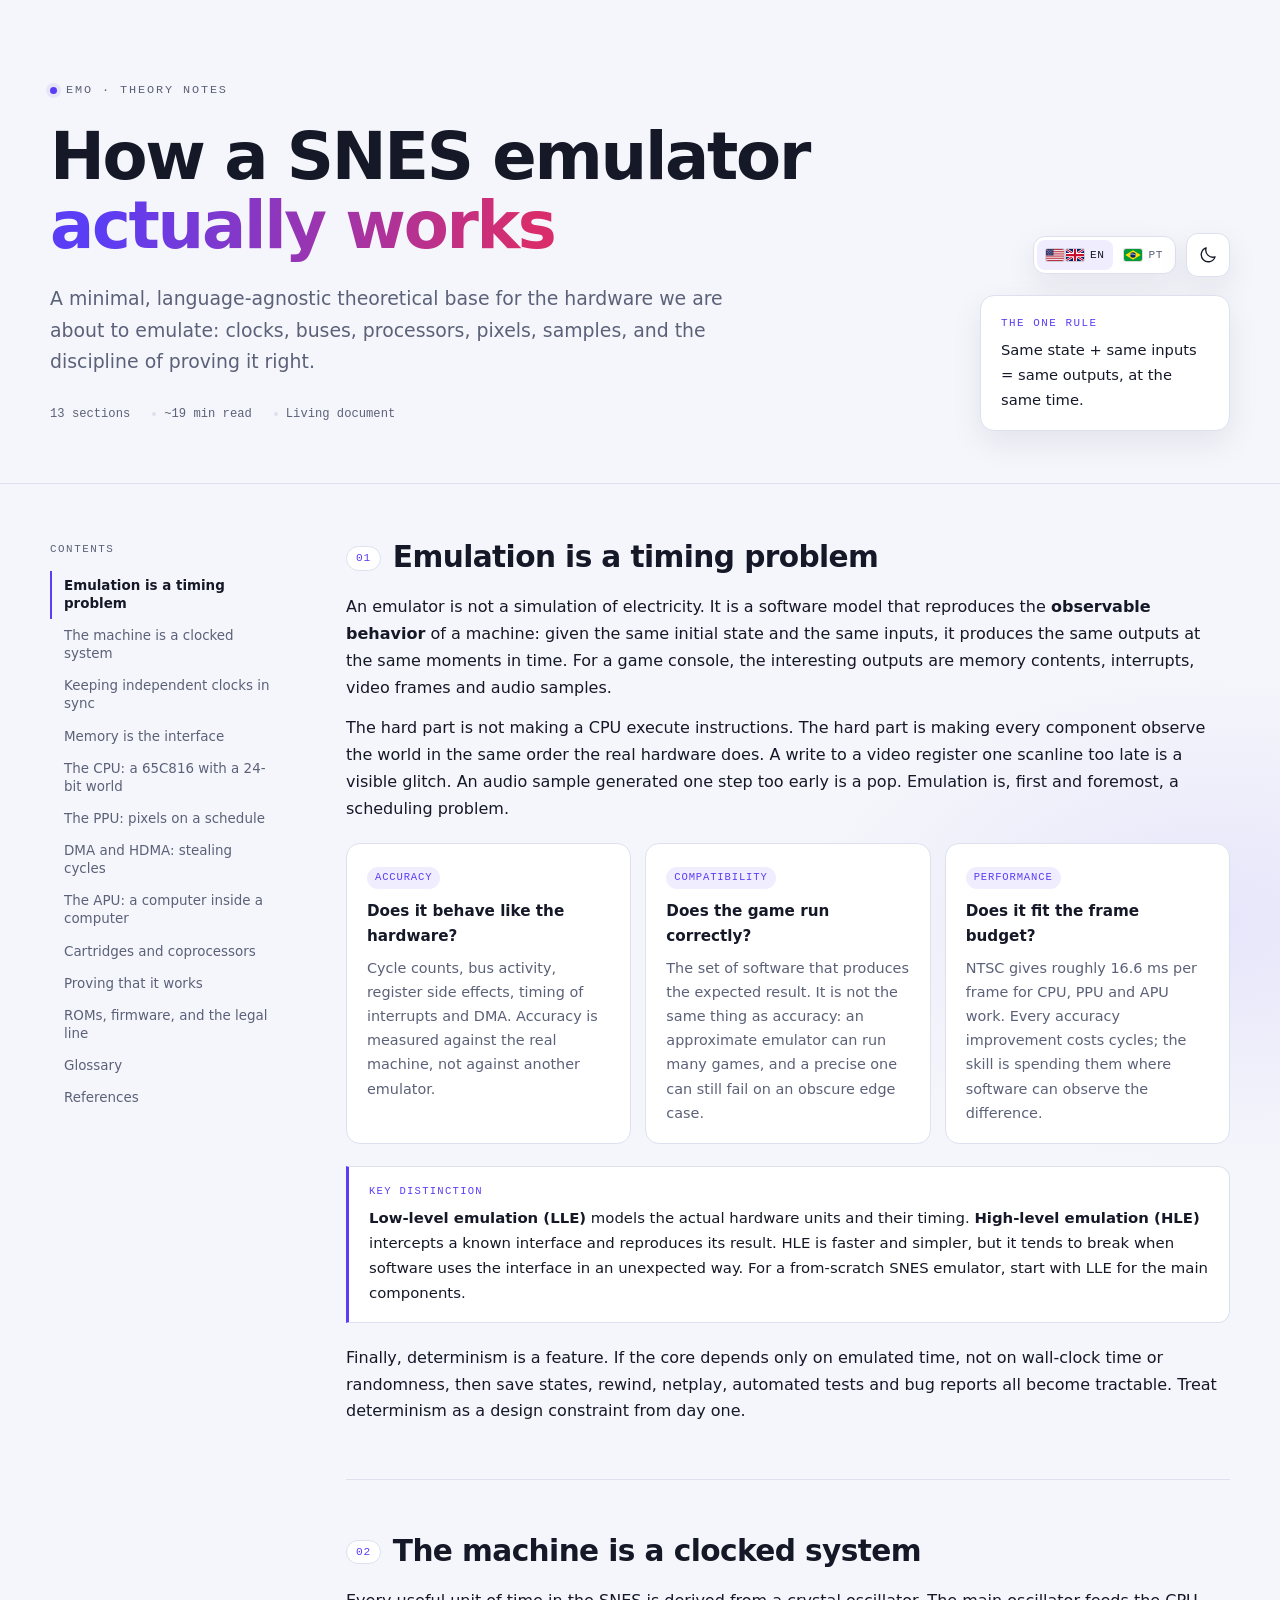
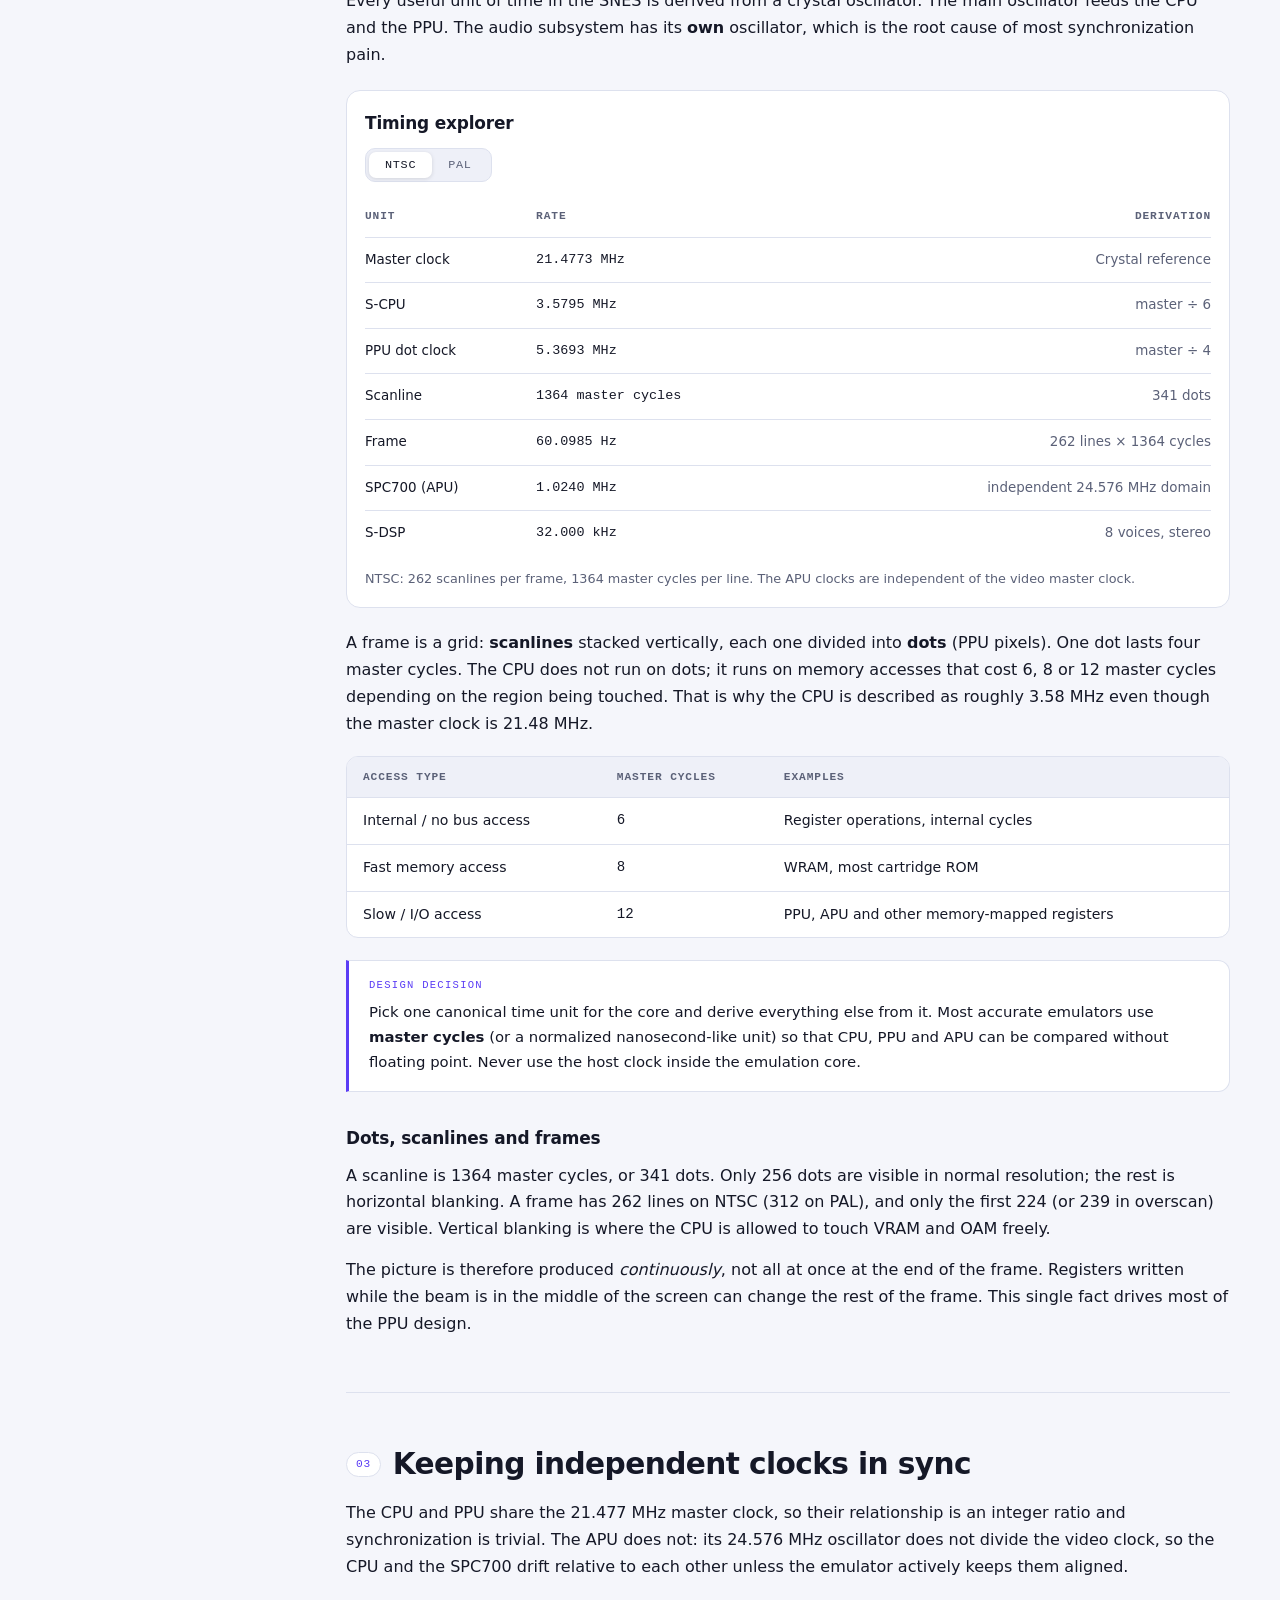
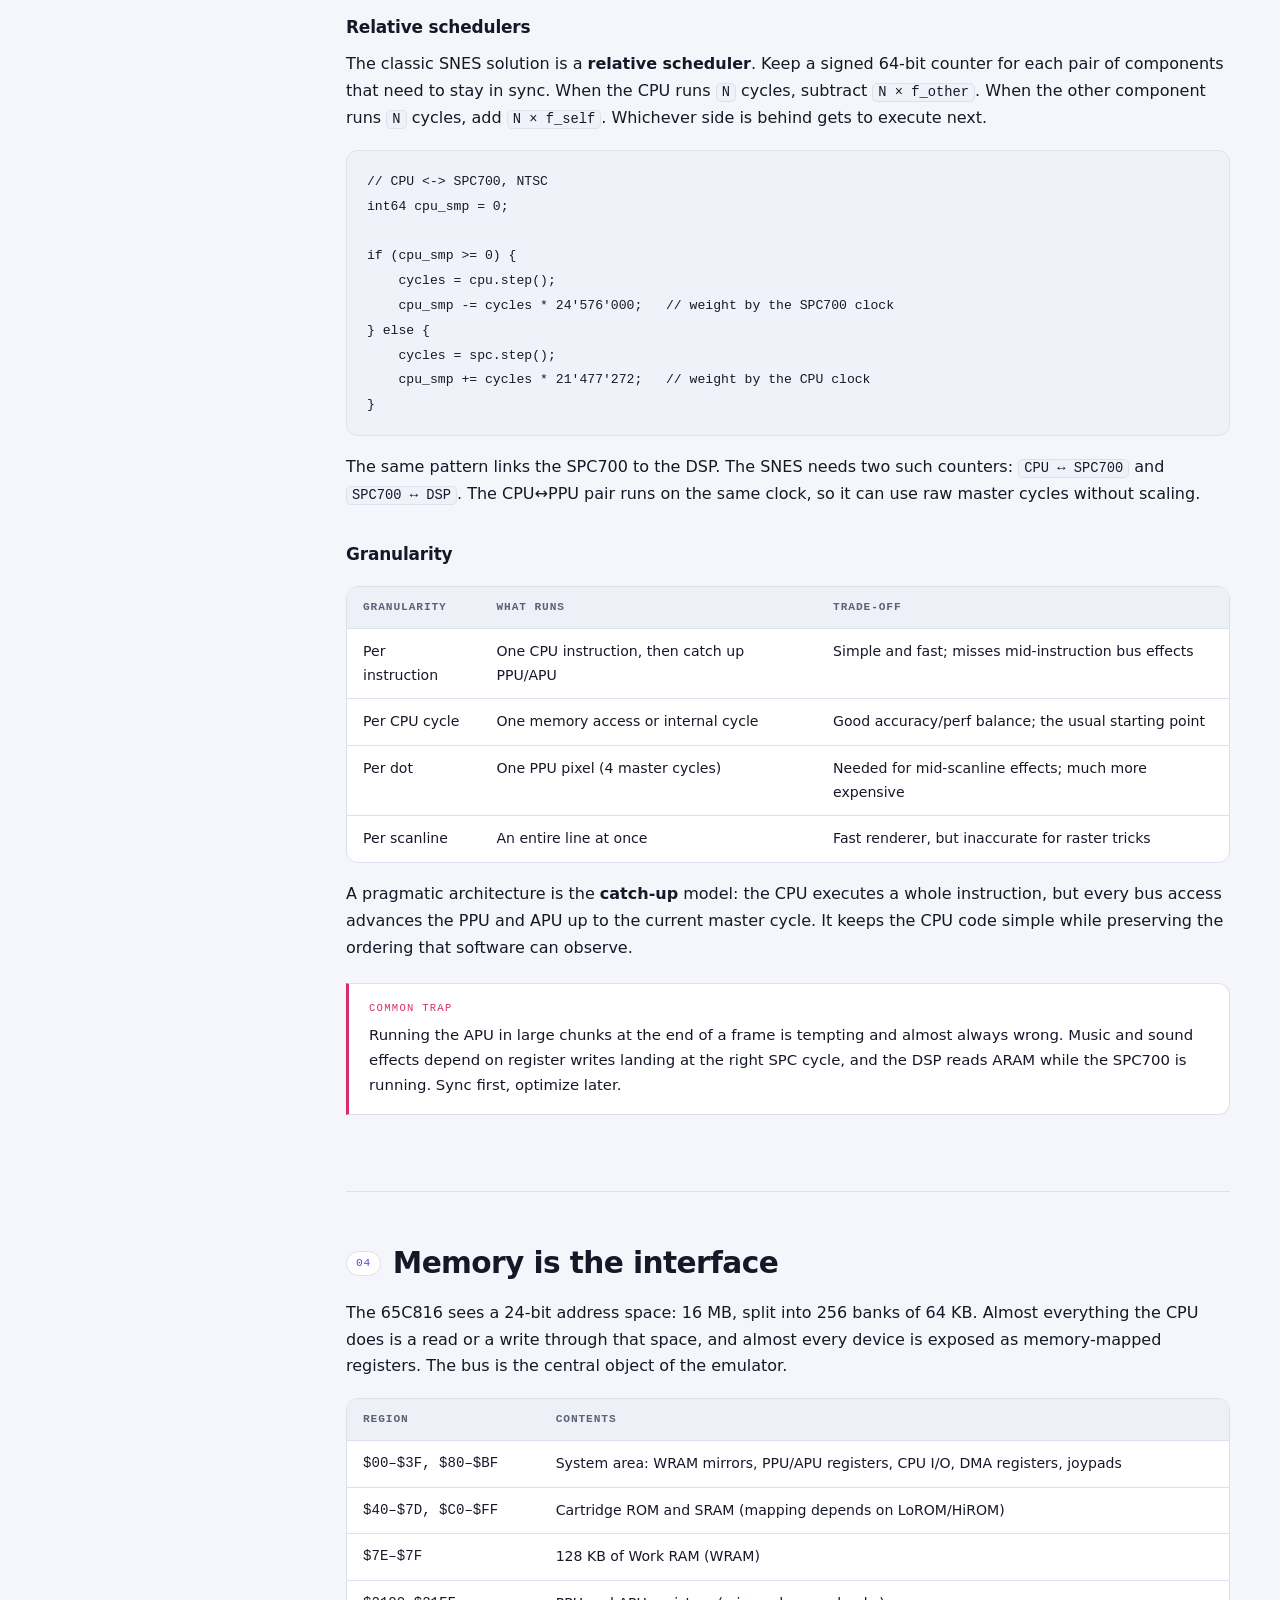
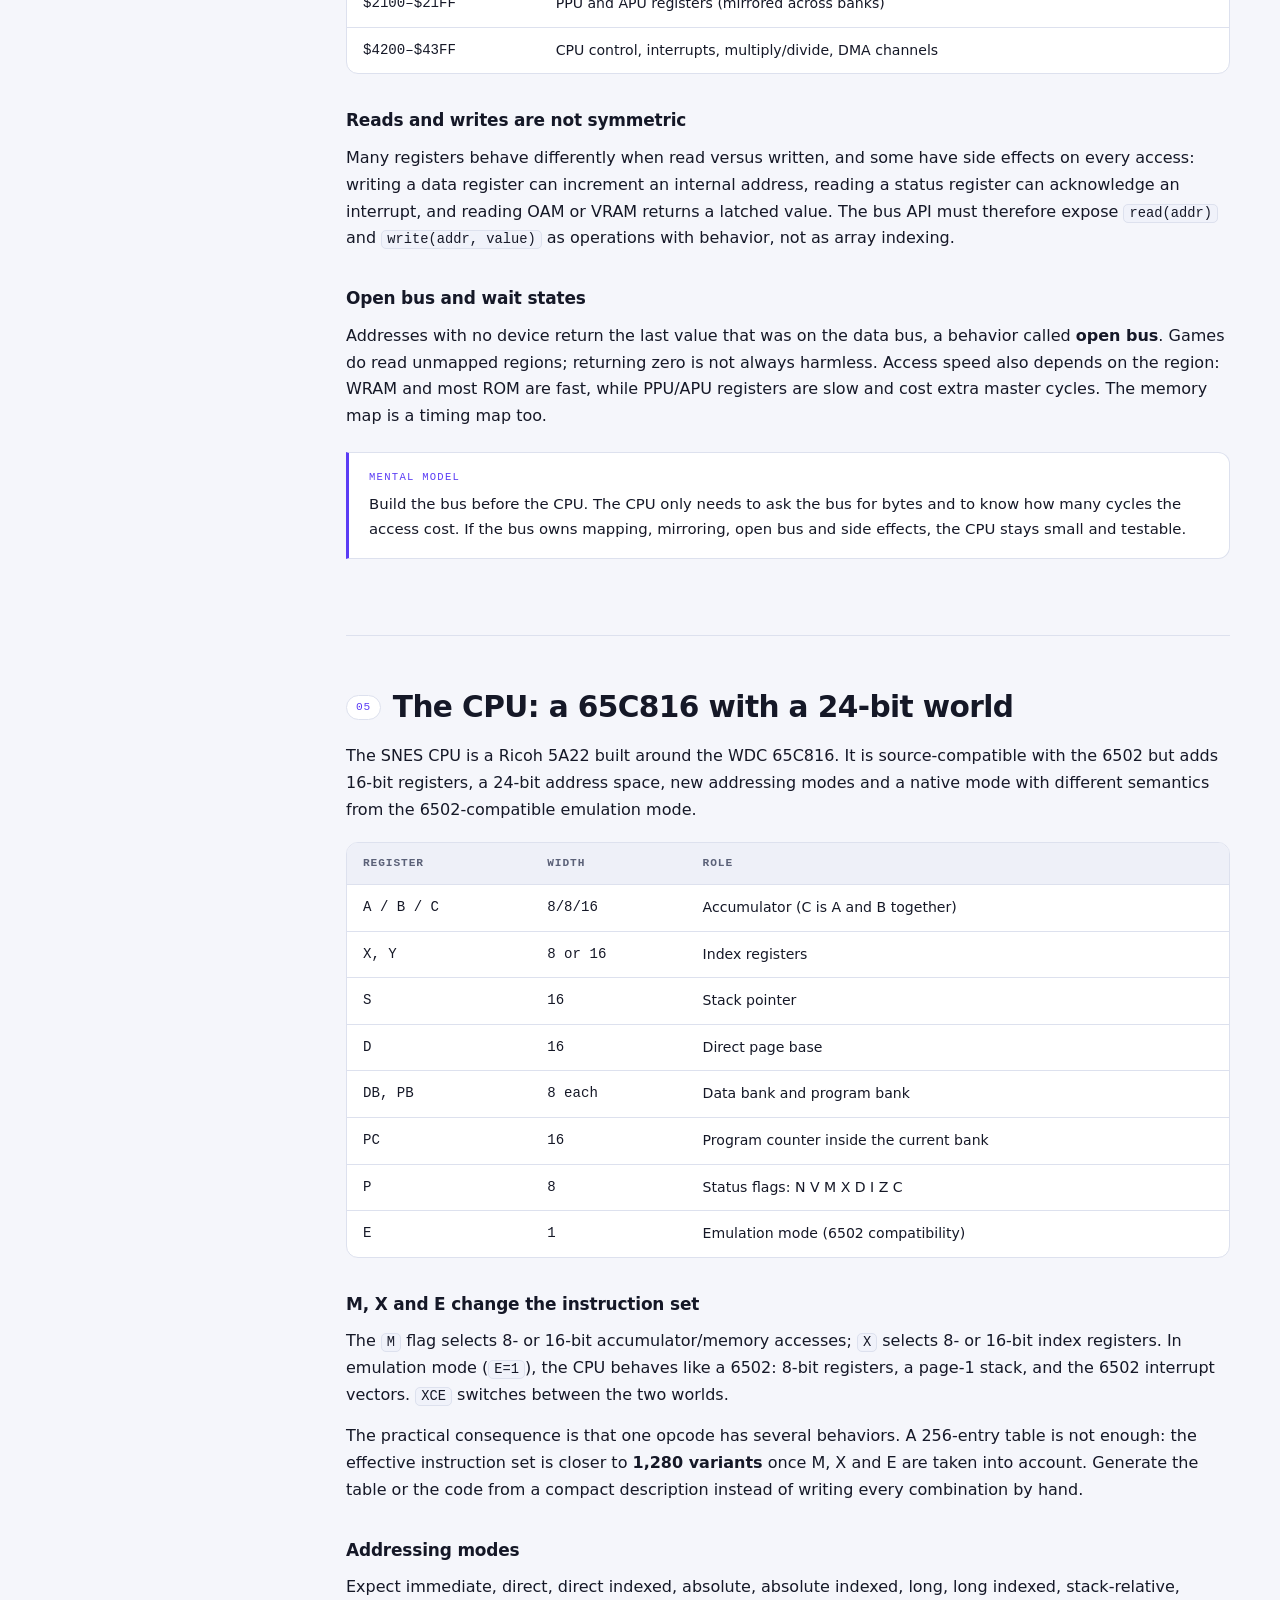
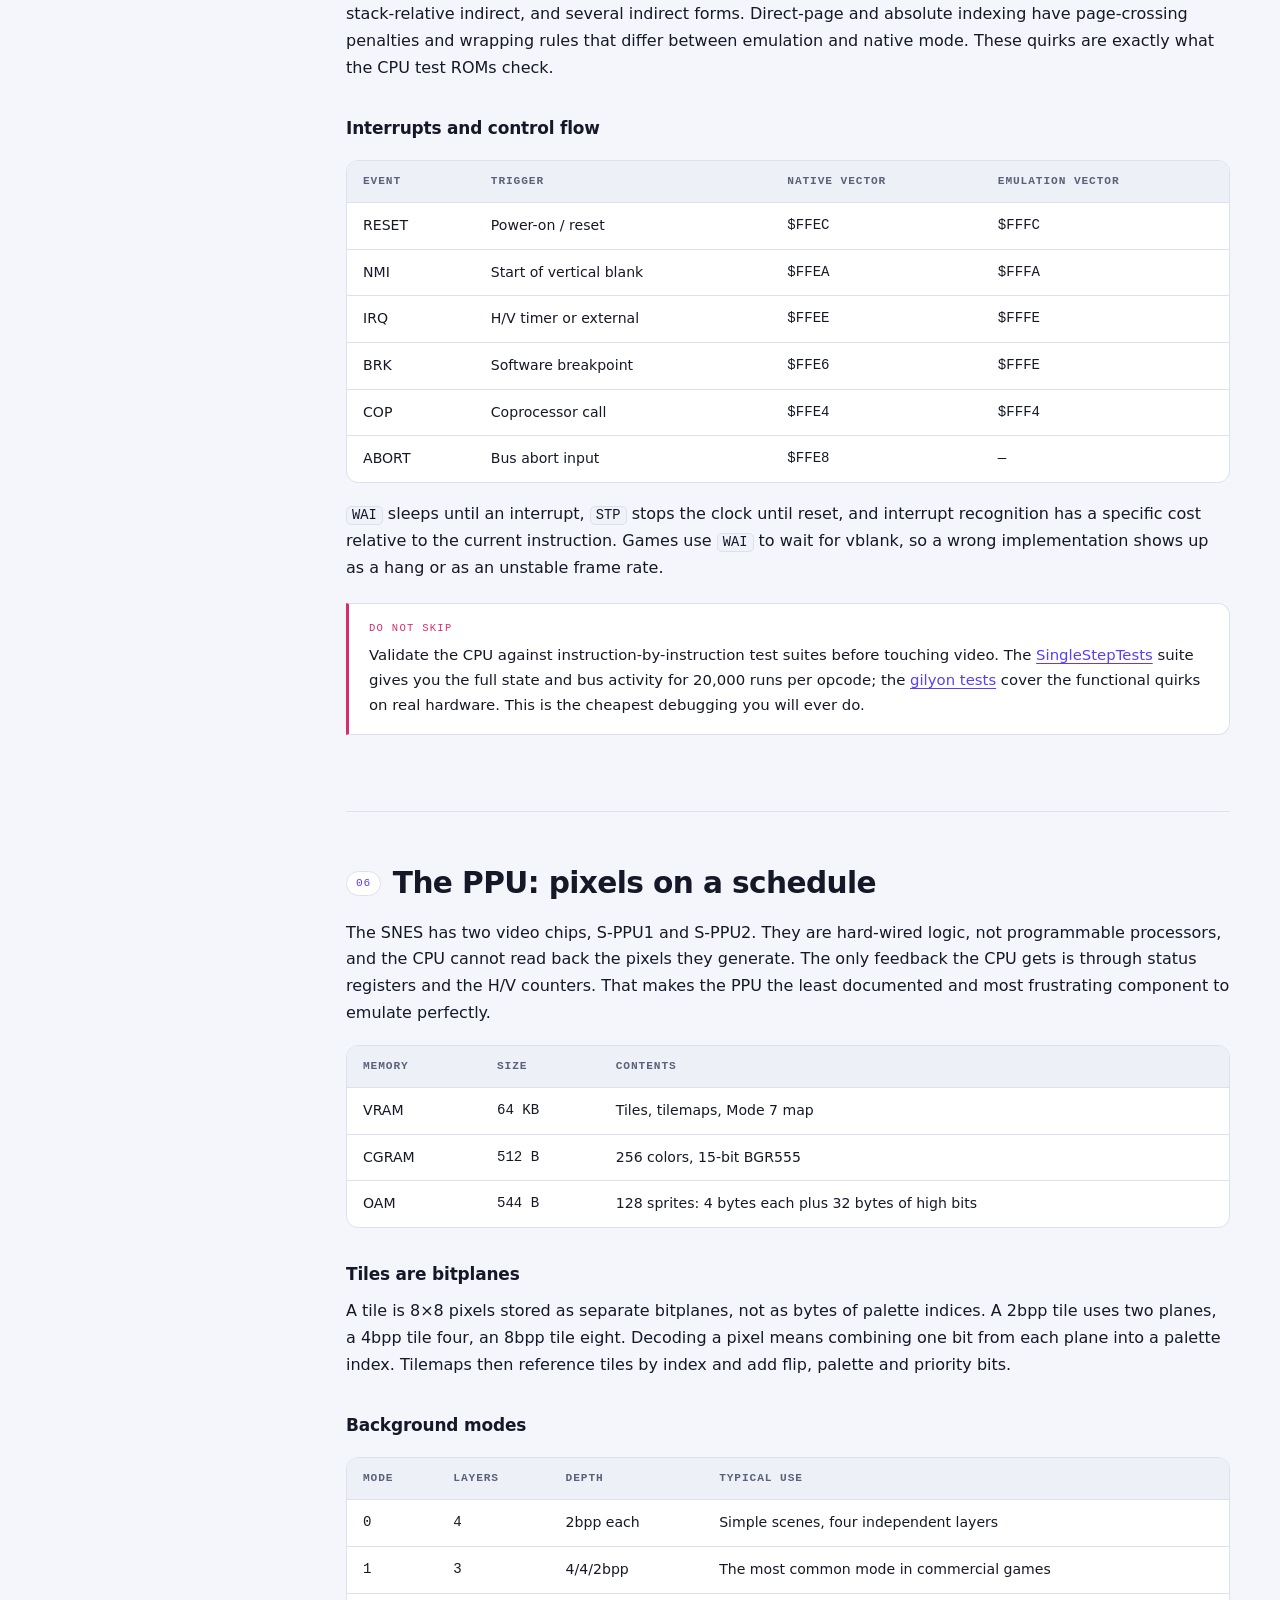
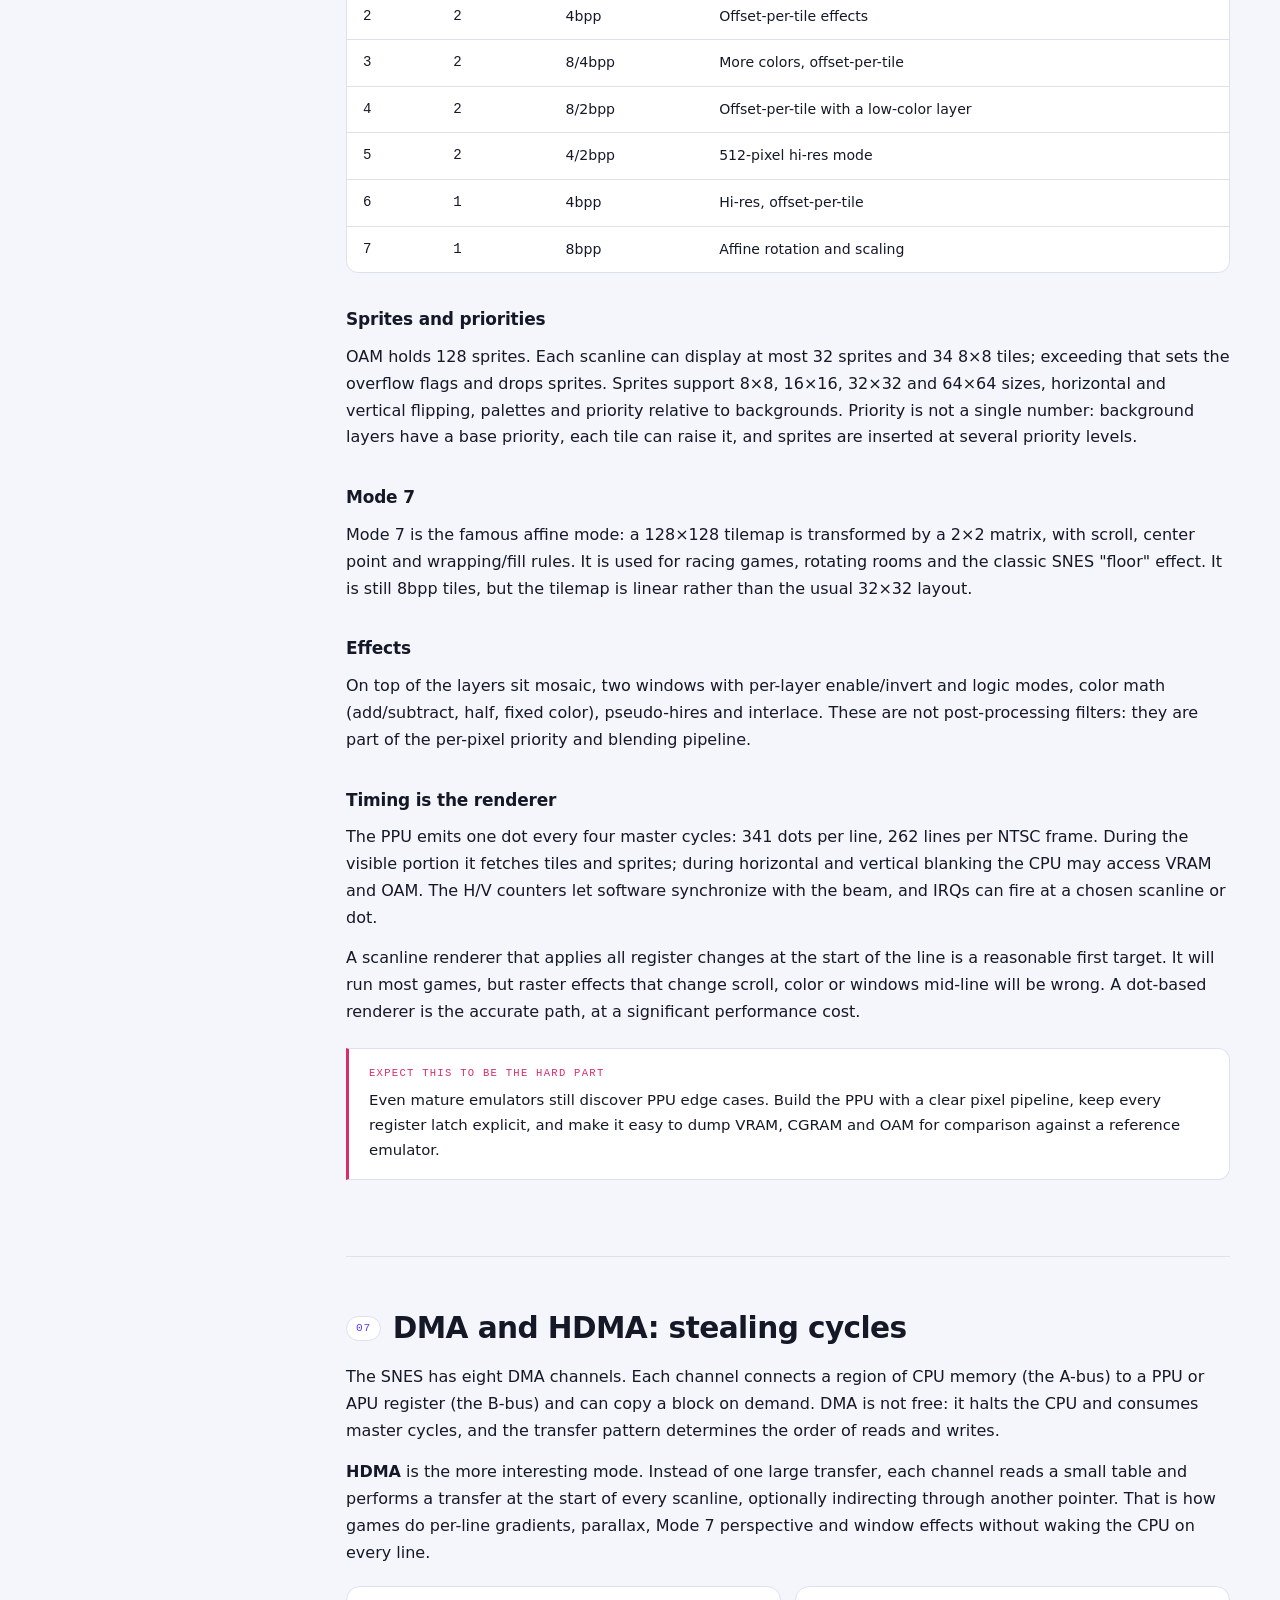
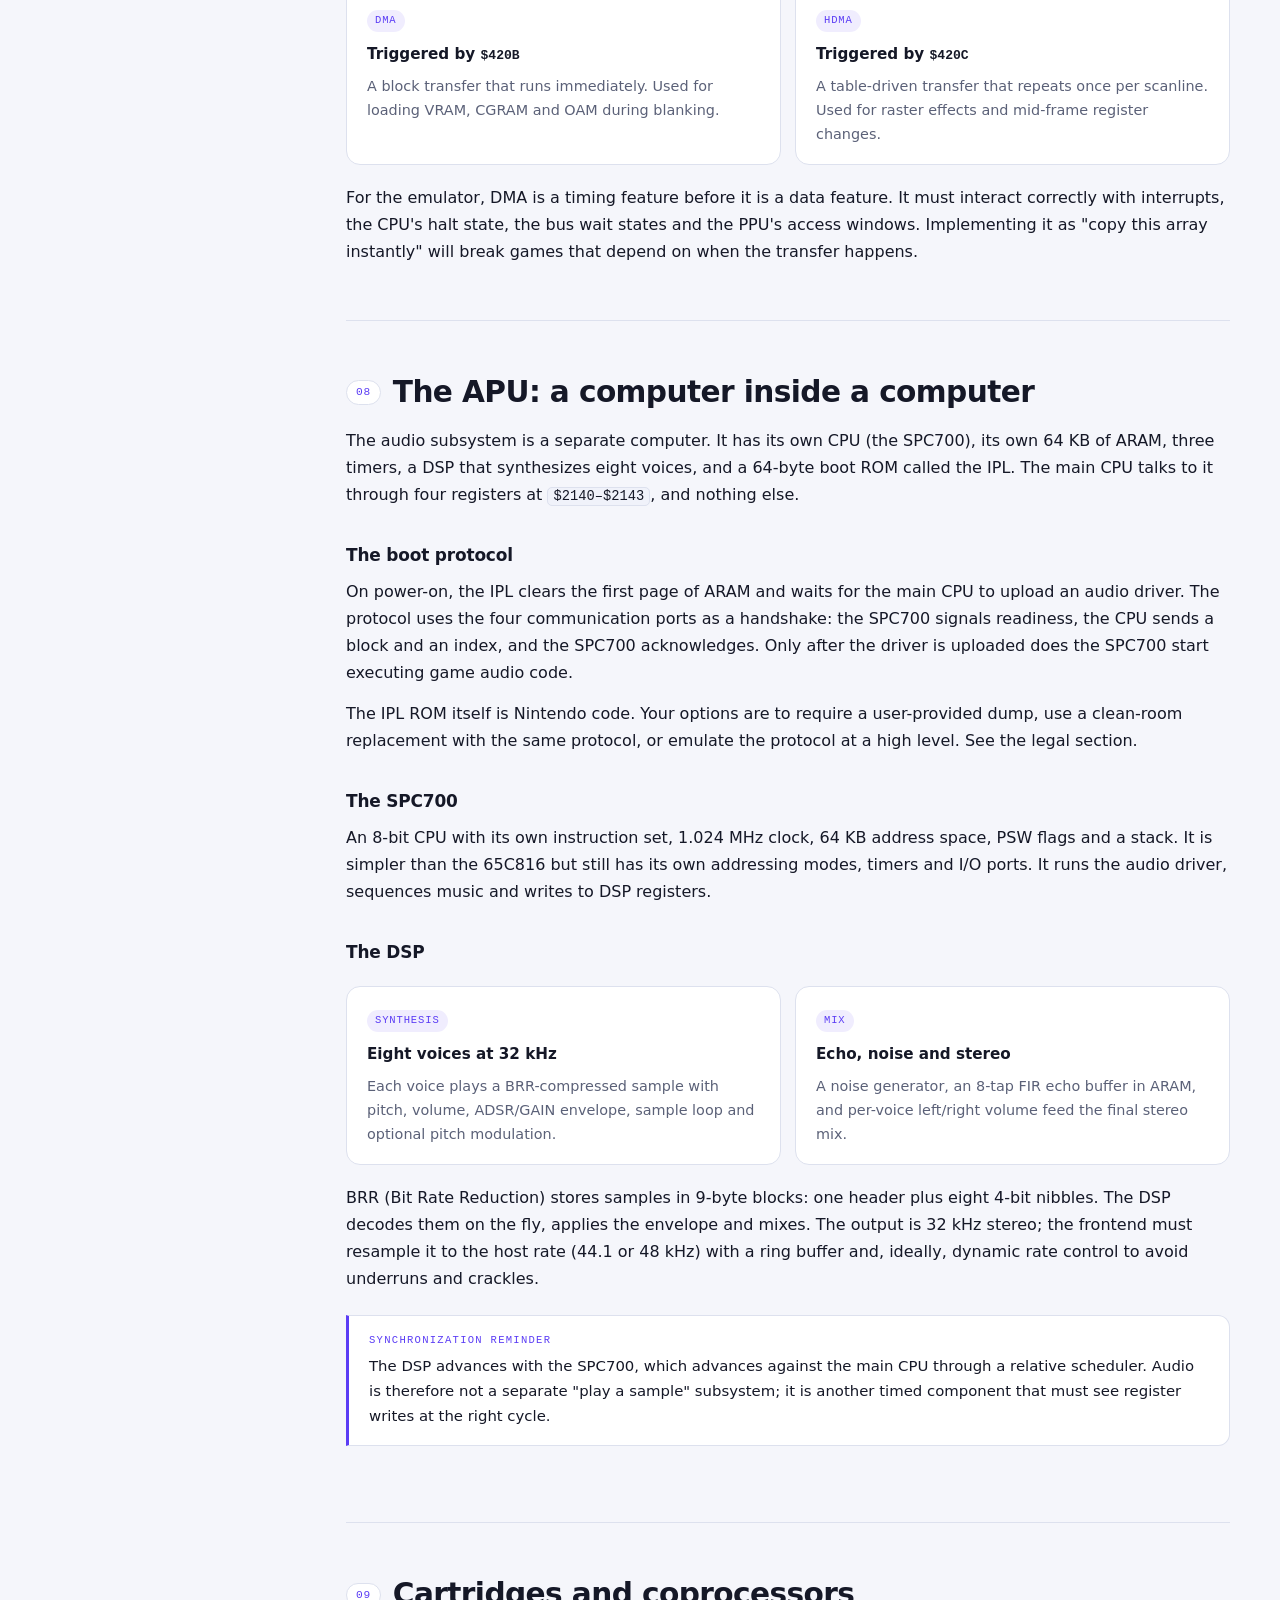
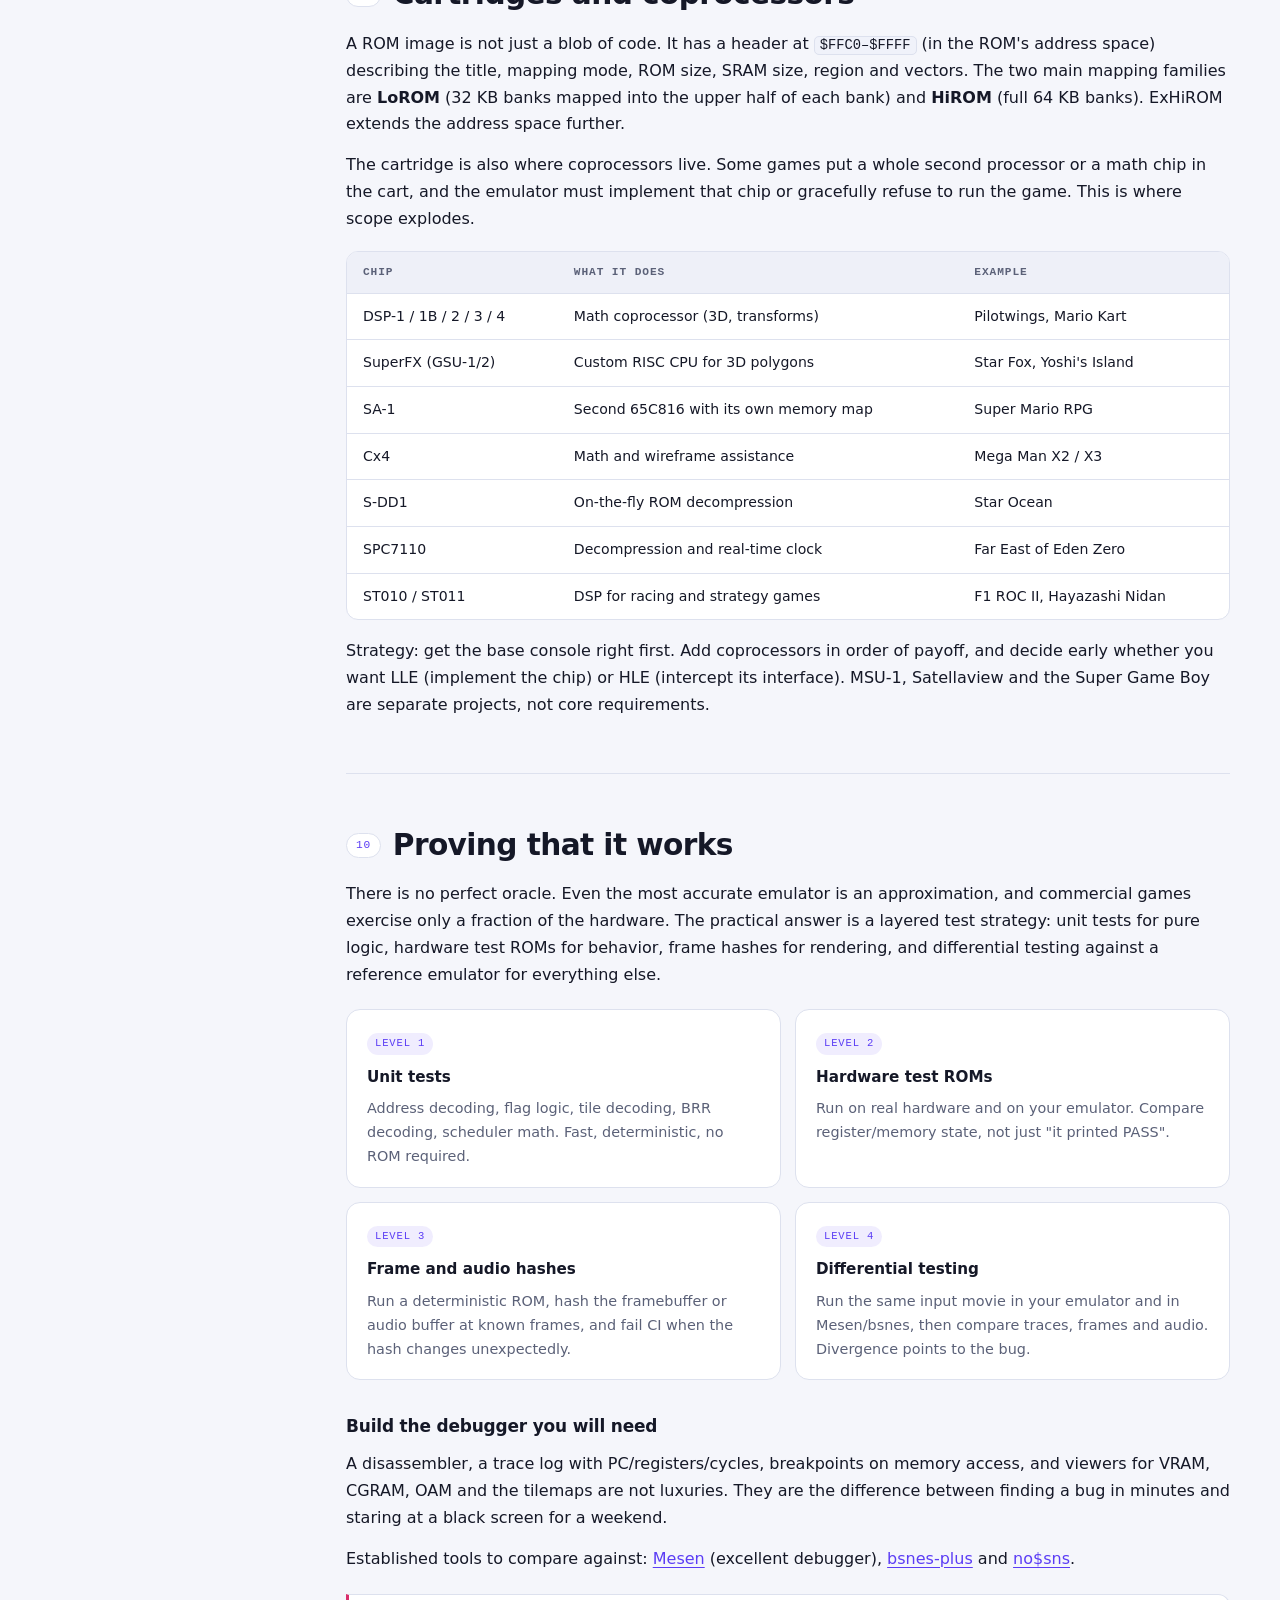
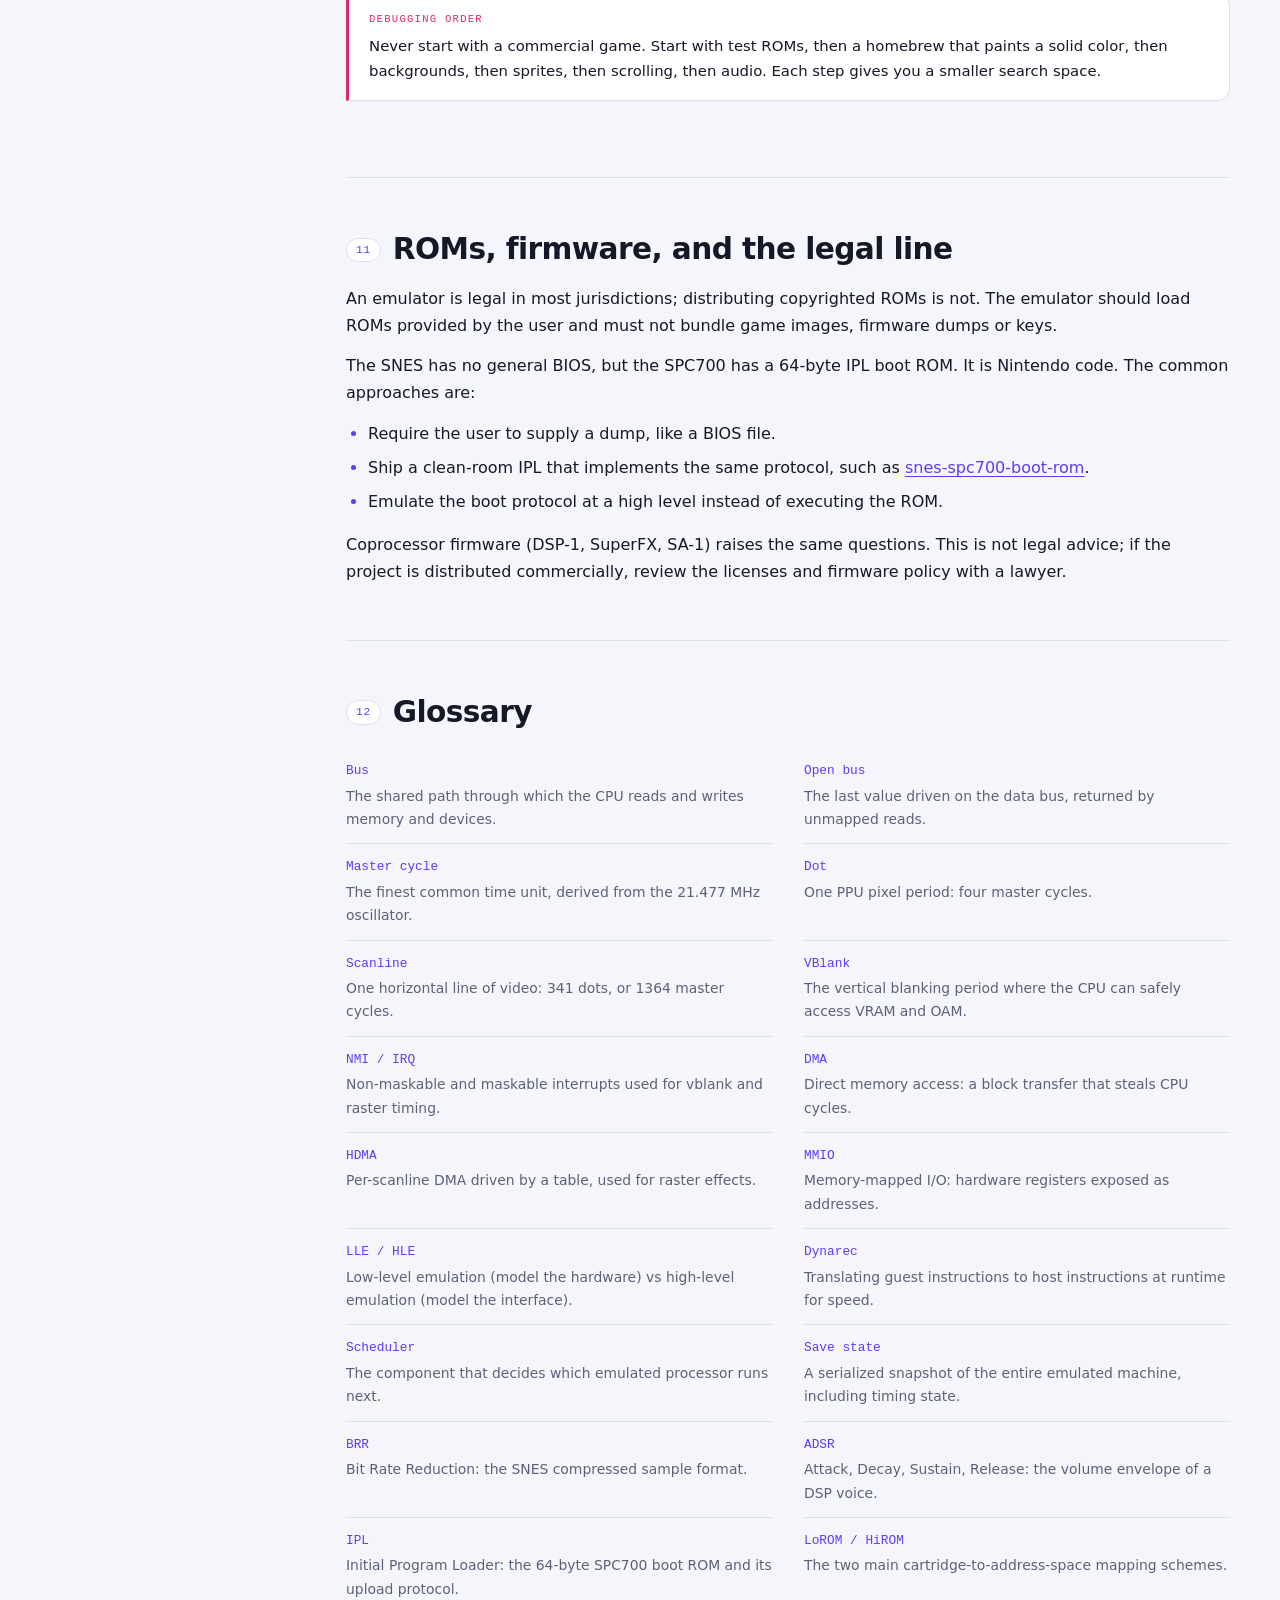
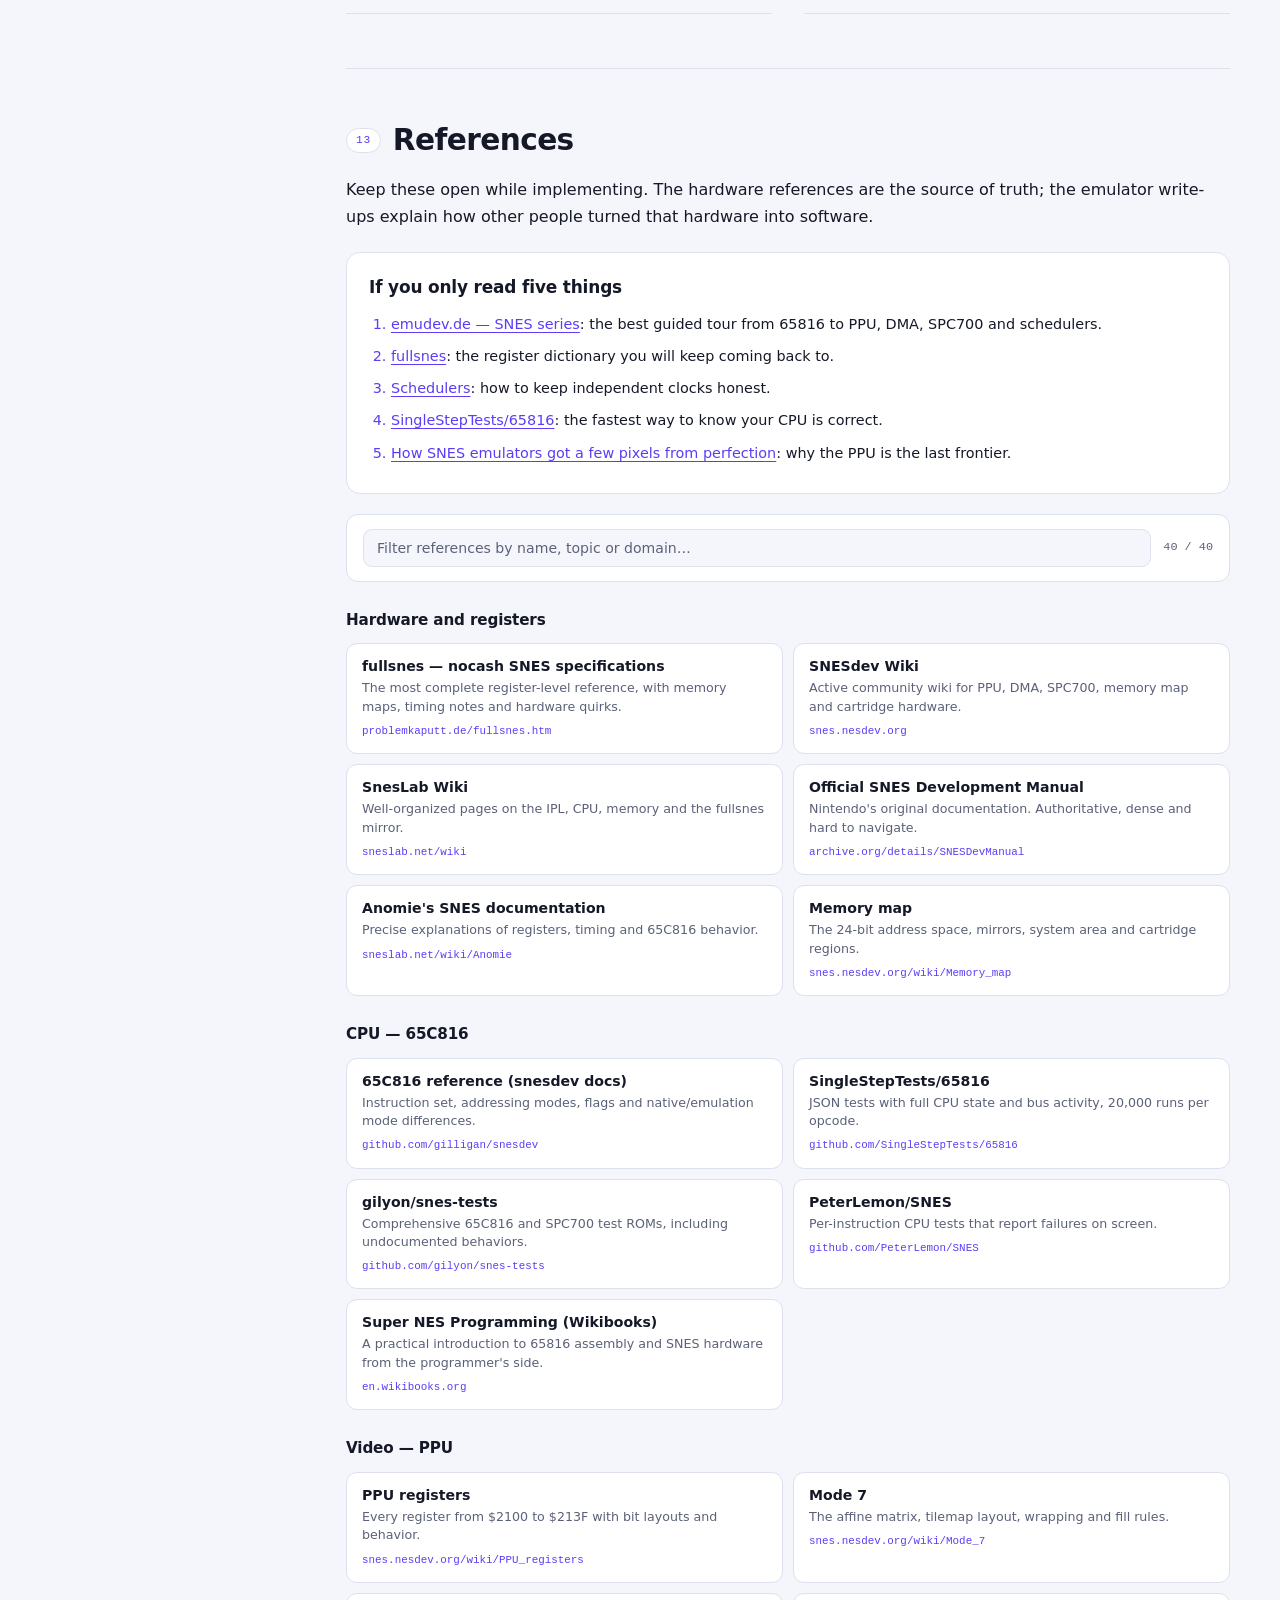
==== commit 574fd25b: "docs: add Portuguese emulation guide and language switch" ====
--- a/docs/theory/index.html
+++ b/docs/theory/index.html
@@ -3,6 +3,12 @@
   <head>
     <meta charset="utf-8" />
     <meta name="viewport" content="width=device-width, initial-scale=1" />
+    <link rel="alternate" hreflang="en" href="index.html" />
+    <link rel="alternate" hreflang="pt-BR" href="index.pt-BR.html" />
+    <link
+      rel="icon"
+      href="data:image/svg+xml,%3Csvg xmlns='http://www.w3.org/2000/svg' viewBox='0 0 32 32'%3E%3Crect width='32' height='32' rx='7' fill='%235b3df5'/%3E%3Ctext x='16' y='23' font-family='monospace' font-size='20' font-weight='700' fill='white' text-anchor='middle'%3Ee%3C/text%3E%3C/svg%3E"
+    />
     <title>emo · SNES Emulation Field Guide</title>
     <meta
       name="description"
@@ -40,30 +46,95 @@
           </ul>
         </div>
         <div class="hero-side">
-          <button
-            id="theme-toggle"
-            class="icon-btn"
-            type="button"
-            aria-label="Toggle color theme"
-          >
-            <svg class="icon icon-moon" viewBox="0 0 24 24" fill="none" aria-hidden="true">
-              <path
-                d="M20.5 14.2A8.5 8.5 0 0 1 9.8 3.5 8.5 8.5 0 1 0 20.5 14.2Z"
-                stroke="currentColor"
-                stroke-width="1.6"
-                stroke-linejoin="round"
-              />
-            </svg>
-            <svg class="icon icon-sun" viewBox="0 0 24 24" fill="none" aria-hidden="true">
-              <circle cx="12" cy="12" r="4.2" stroke="currentColor" stroke-width="1.6" />
-              <path
-                d="M12 2.5v2M12 19.5v2M2.5 12h2M19.5 12h2M5.2 5.2l1.4 1.4M17.4 17.4l1.4 1.4M18.8 5.2l-1.4 1.4M6.6 17.4l-1.4 1.4"
-                stroke="currentColor"
-                stroke-width="1.6"
-                stroke-linecap="round"
-              />
-            </svg>
-          </button>
+          <div class="hero-tools">
+            <div class="lang-switch" role="group" aria-label="Language">
+              <a
+                class="lang-link"
+                href="index.html"
+                hreflang="en"
+                title="English"
+                aria-current="page"
+              >
+                <span class="flag-pair">
+                  <svg class="flag" viewBox="0 0 24 16" aria-hidden="true">
+                    <rect width="24" height="16" fill="#b22234" />
+                    <g fill="#fff">
+                      <rect y="1.23" width="24" height="1.23" />
+                      <rect y="3.69" width="24" height="1.23" />
+                      <rect y="6.15" width="24" height="1.23" />
+                      <rect y="8.62" width="24" height="1.23" />
+                      <rect y="11.08" width="24" height="1.23" />
+                      <rect y="13.54" width="24" height="1.23" />
+                    </g>
+                    <rect width="10" height="8.62" fill="#3c3b6e" />
+                    <g fill="#fff">
+                      <circle cx="2" cy="1.8" r=".45" />
+                      <circle cx="5" cy="1.8" r=".45" />
+                      <circle cx="8" cy="1.8" r=".45" />
+                      <circle cx="3.5" cy="3.4" r=".45" />
+                      <circle cx="6.5" cy="3.4" r=".45" />
+                      <circle cx="2" cy="5" r=".45" />
+                      <circle cx="5" cy="5" r=".45" />
+                      <circle cx="8" cy="5" r=".45" />
+                      <circle cx="3.5" cy="6.6" r=".45" />
+                      <circle cx="6.5" cy="6.6" r=".45" />
+                    </g>
+                  </svg>
+                  <svg class="flag" viewBox="0 0 24 16" aria-hidden="true">
+                    <rect width="24" height="16" fill="#012169" />
+                    <path d="M0 0l24 16M24 0L0 16" stroke="#fff" stroke-width="3.2" />
+                    <path d="M0 0l24 16M24 0L0 16" stroke="#c8102e" stroke-width="1.4" />
+                    <path d="M12 0v16M0 8h24" stroke="#fff" stroke-width="5.4" />
+                    <path d="M12 0v16M0 8h24" stroke="#c8102e" stroke-width="3" />
+                  </svg>
+                </span>
+                <span>EN</span>
+              </a>
+              <a
+                class="lang-link"
+                href="index.pt-BR.html"
+                hreflang="pt-BR"
+                title="Português (Brasil)"
+              >
+                <svg class="flag" viewBox="0 0 24 16" aria-hidden="true">
+                  <rect width="24" height="16" fill="#009b3a" />
+                  <path d="M12 1.7 22.3 8 12 14.3 1.7 8Z" fill="#fedf00" />
+                  <circle cx="12" cy="8" r="3.7" fill="#002776" />
+                  <path
+                    d="M8.3 7.3c2.4-1.1 5.4-.6 7.4 1"
+                    stroke="#fff"
+                    stroke-width=".9"
+                    fill="none"
+                  />
+                </svg>
+                <span>PT</span>
+              </a>
+            </div>
+            <button
+              id="theme-toggle"
+              class="icon-btn"
+              type="button"
+              aria-label="Switch to light theme"
+            >
+              <svg class="icon icon-moon" viewBox="0 0 24 24" fill="none" aria-hidden="true">
+                <path
+                  d="M20.5 14.2A8.5 8.5 0 0 1 9.8 3.5 8.5 8.5 0 1 0 20.5 14.2Z"
+                  stroke="currentColor"
+                  stroke-width="1.6"
+                  stroke-linejoin="round"
+                />
+              </svg>
+              <svg class="icon icon-sun" viewBox="0 0 24 24" fill="none" aria-hidden="true">
+                <circle cx="12" cy="12" r="4.2" stroke="currentColor" stroke-width="1.6" />
+                <path
+                  d="M12 2.5v2M12 19.5v2M2.5 12h2M19.5 12h2M5.2 5.2l1.4 1.4M17.4 17.4l1.4 1.4M18.8 5.2l-1.4 1.4M6.6 17.4l-1.4 1.4"
+                  stroke="currentColor"
+                  stroke-width="1.6"
+                  stroke-linecap="round"
+                />
+              </svg>
+            </button>
+          </div>
           <div class="hero-card">
             <p class="hero-card-label">The one rule</p>
             <p>Same state + same inputs = same outputs, at the same time.</p>
--- a/docs/theory/styles.css
+++ b/docs/theory/styles.css
@@ -212,6 +212,60 @@
   flex: 0 0 auto;
 }
 
+.hero-tools {
+  display: flex;
+  align-items: center;
+  gap: 10px;
+}
+
+.lang-switch {
+  display: inline-flex;
+  align-items: center;
+  gap: 2px;
+  padding: 3px;
+  border: 1px solid var(--border);
+  border-radius: 12px;
+  background: var(--surface);
+  box-shadow: var(--shadow);
+}
+
+.lang-link {
+  display: inline-flex;
+  align-items: center;
+  gap: 6px;
+  padding: 6px 9px;
+  border-radius: 8px;
+  color: var(--muted);
+  font-family: var(--mono);
+  font-size: 0.7rem;
+  letter-spacing: 0.05em;
+  text-decoration: none;
+  transition: background 0.13s ease, color 0.13s ease;
+}
+
+.lang-link:hover {
+  color: var(--text);
+}
+
+.lang-link[aria-current="page"] {
+  background: var(--accent-soft);
+  color: var(--text);
+}
+
+.flag-pair {
+  display: inline-flex;
+  gap: 2px;
+}
+
+.flag {
+  display: block;
+  width: 18px;
+  height: 12px;
+  border-radius: 2px;
+  box-shadow: 0 0 0 1px rgba(0, 0, 0, 0.14);
+  flex: 0 0 auto;
+}
+
 .icon-btn {
   display: inline-grid;
   place-items: center;
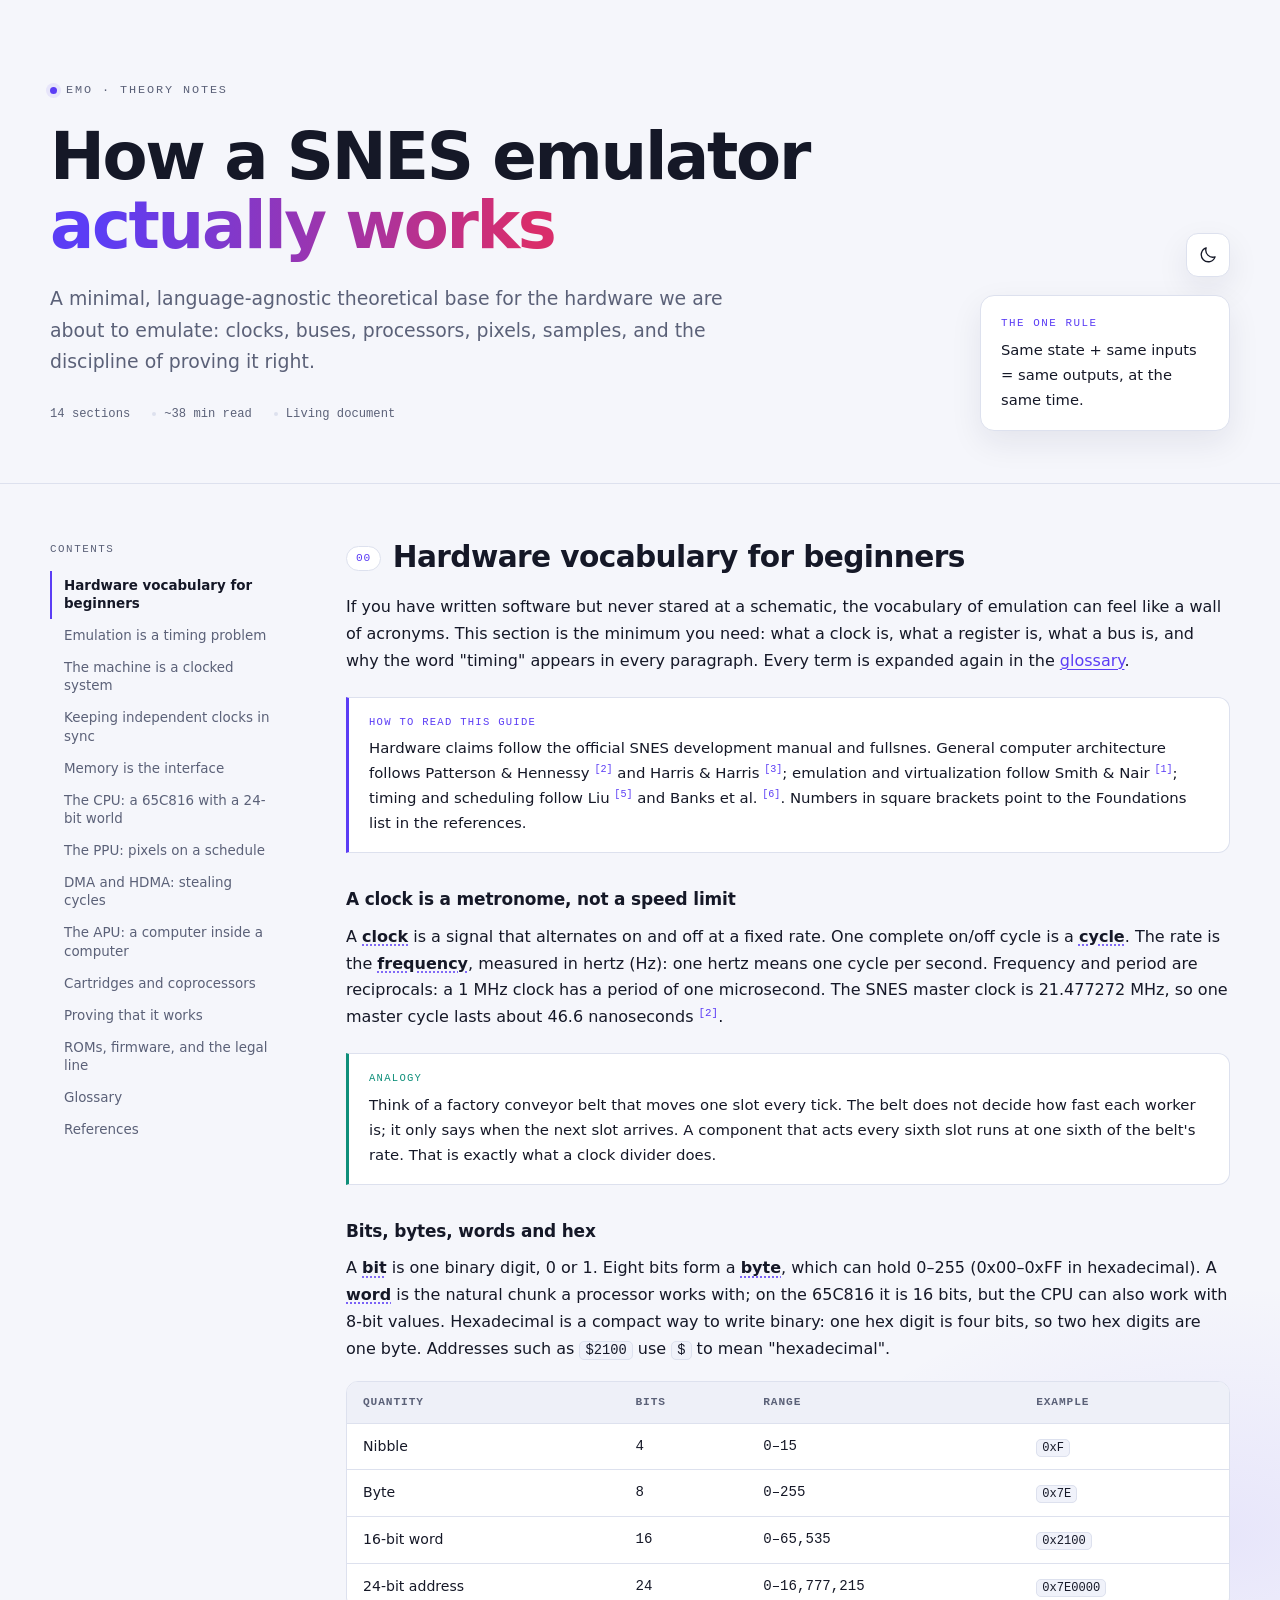
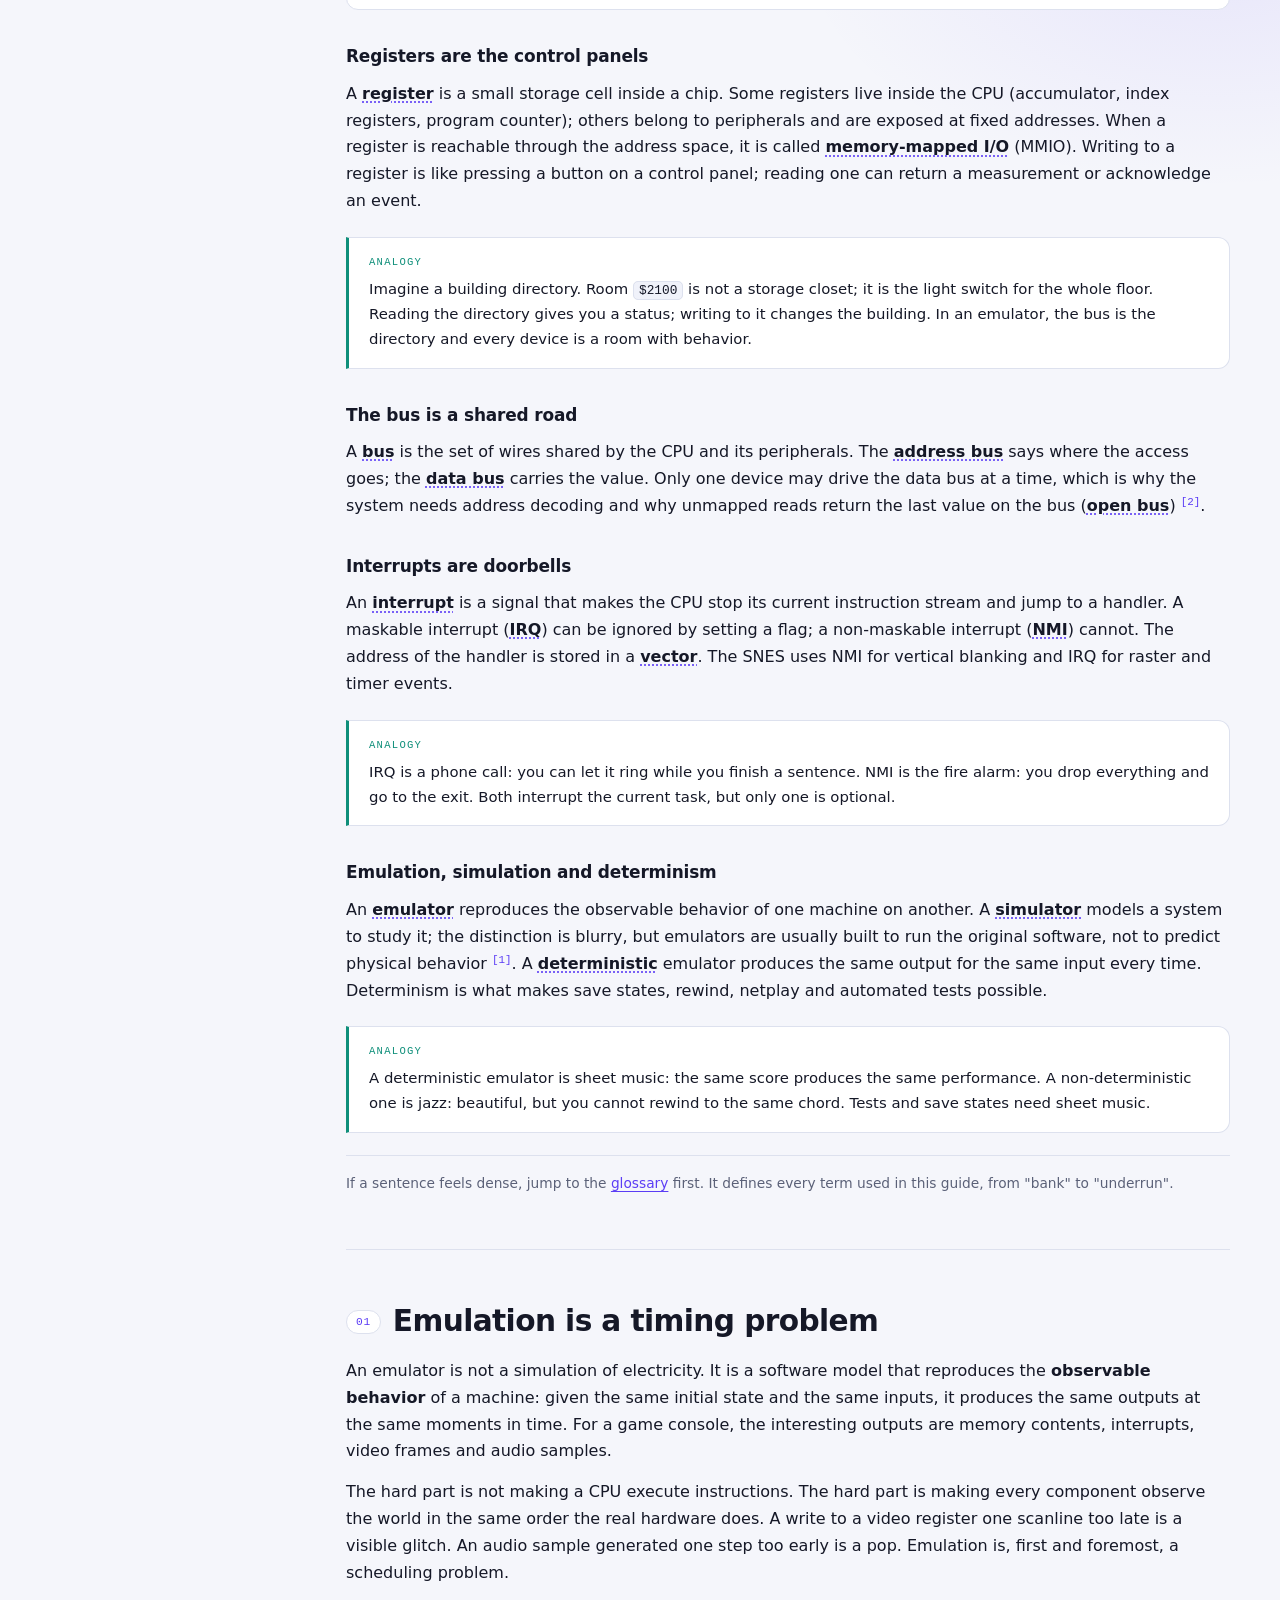
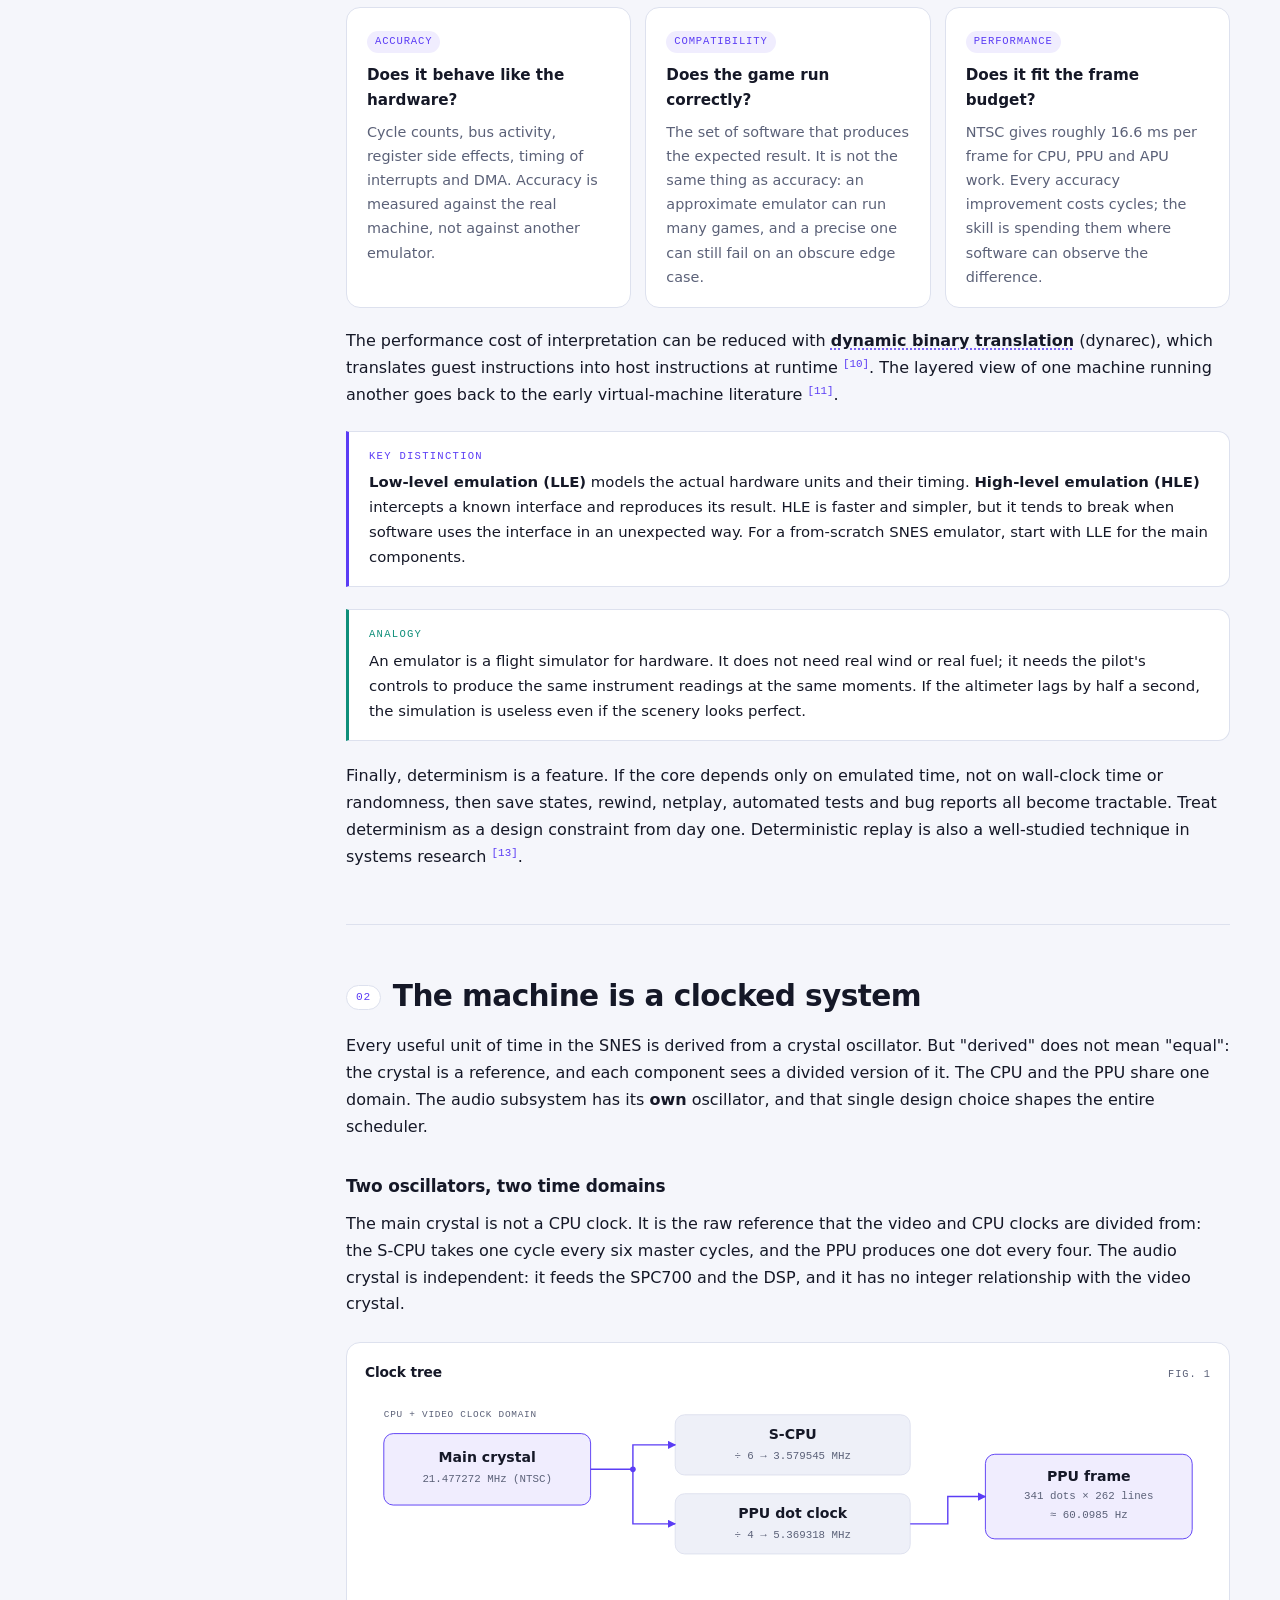
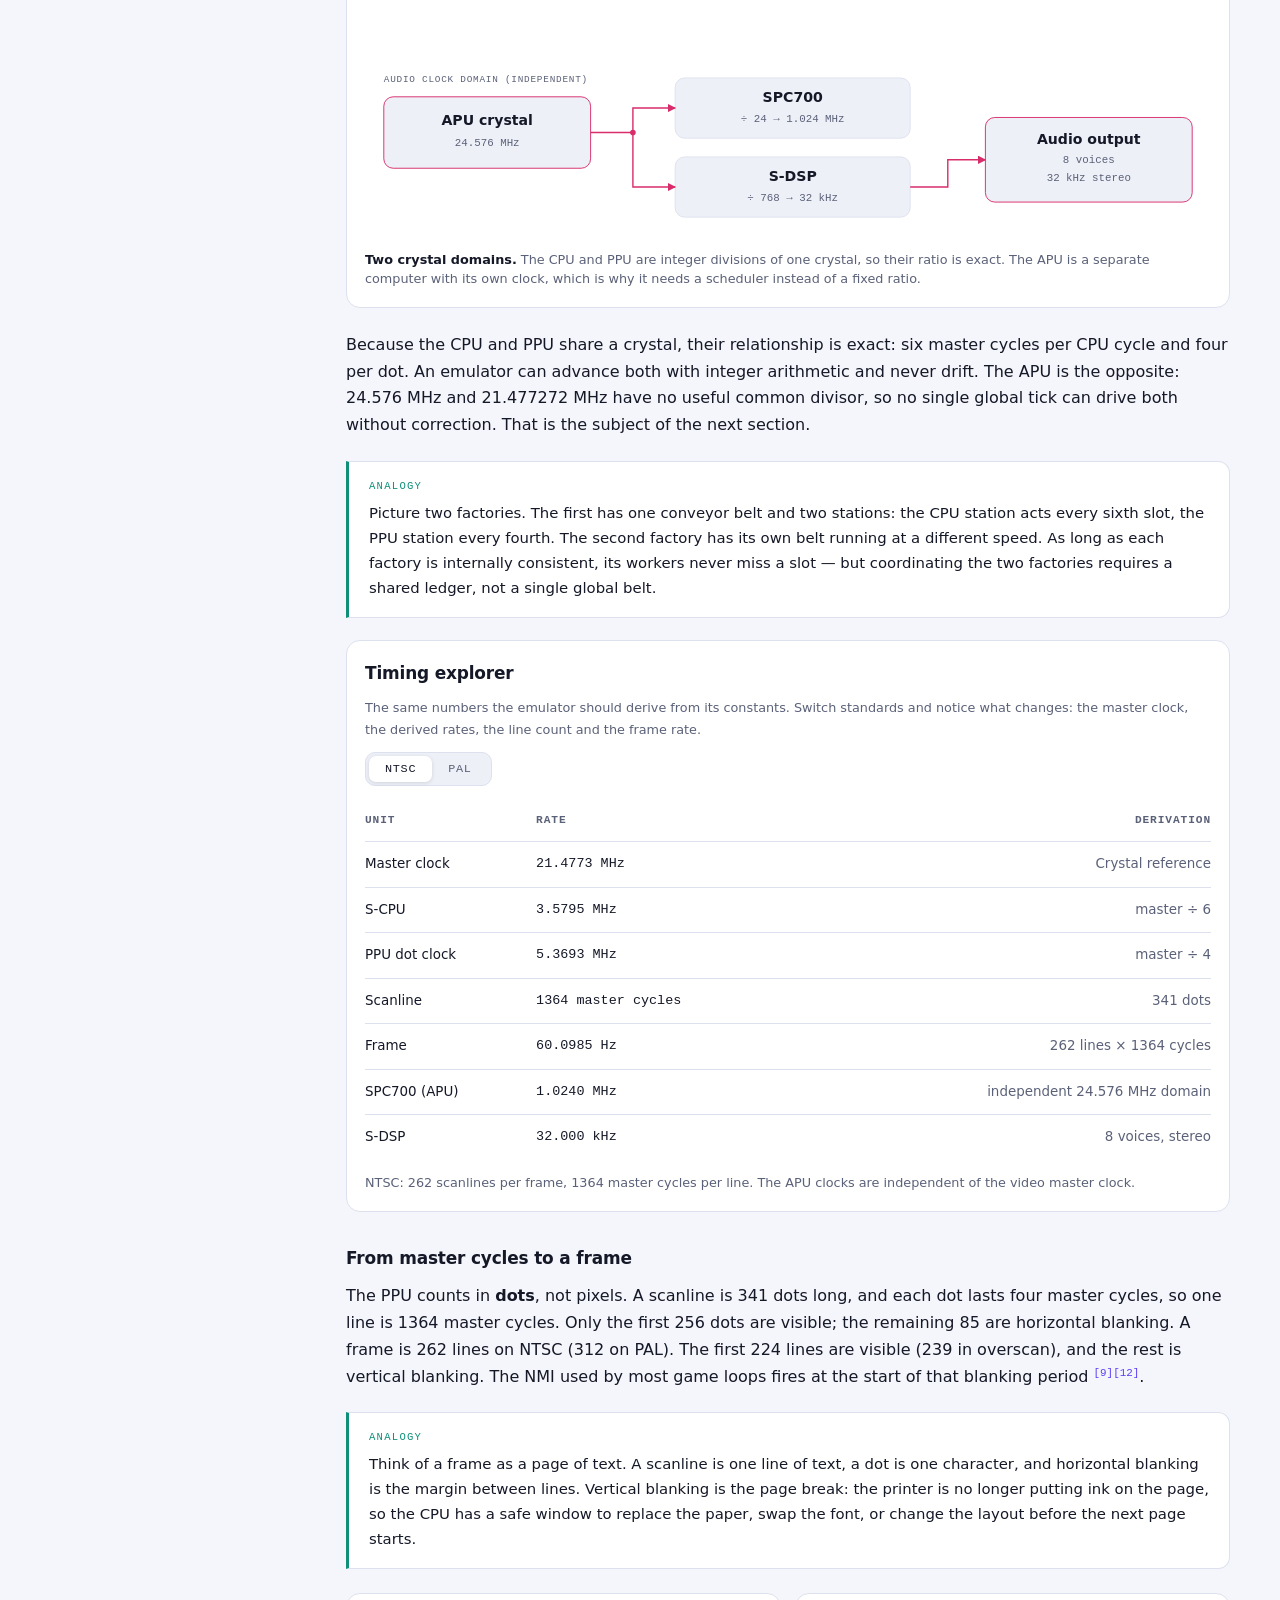
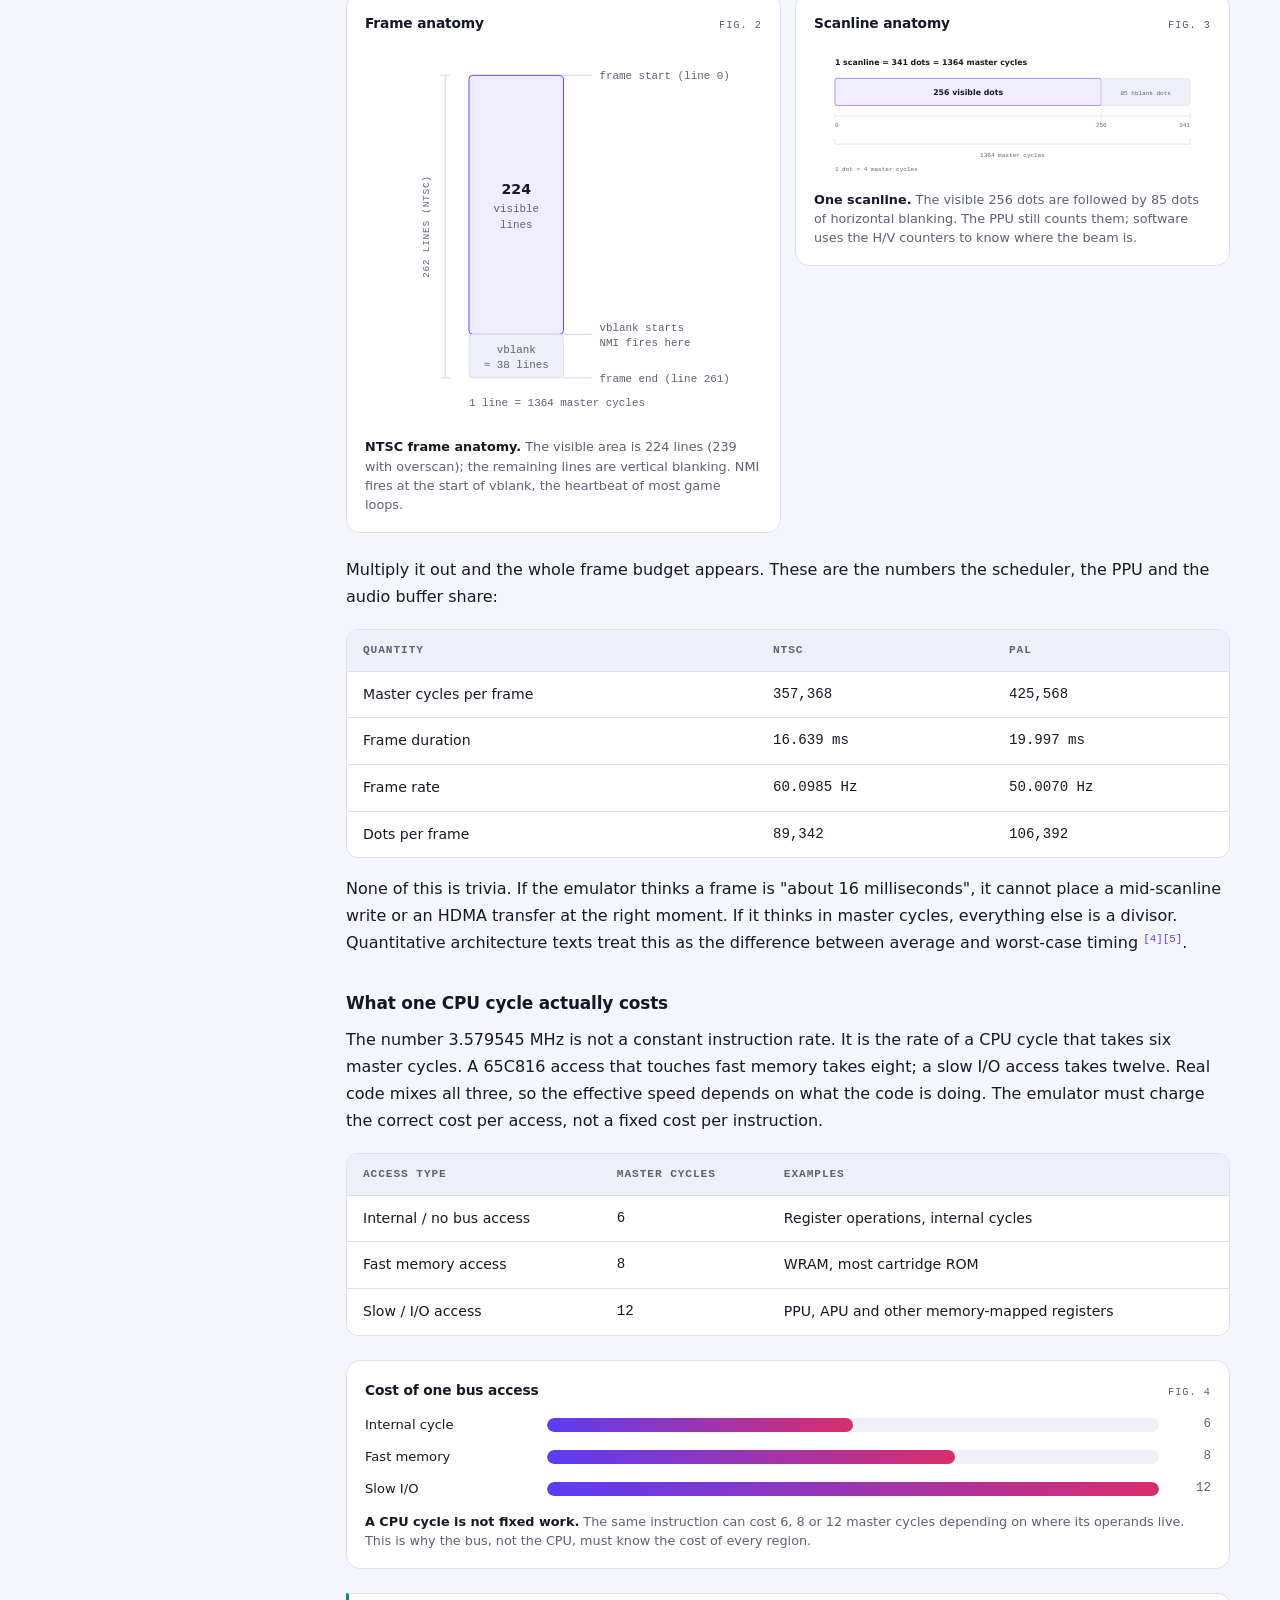
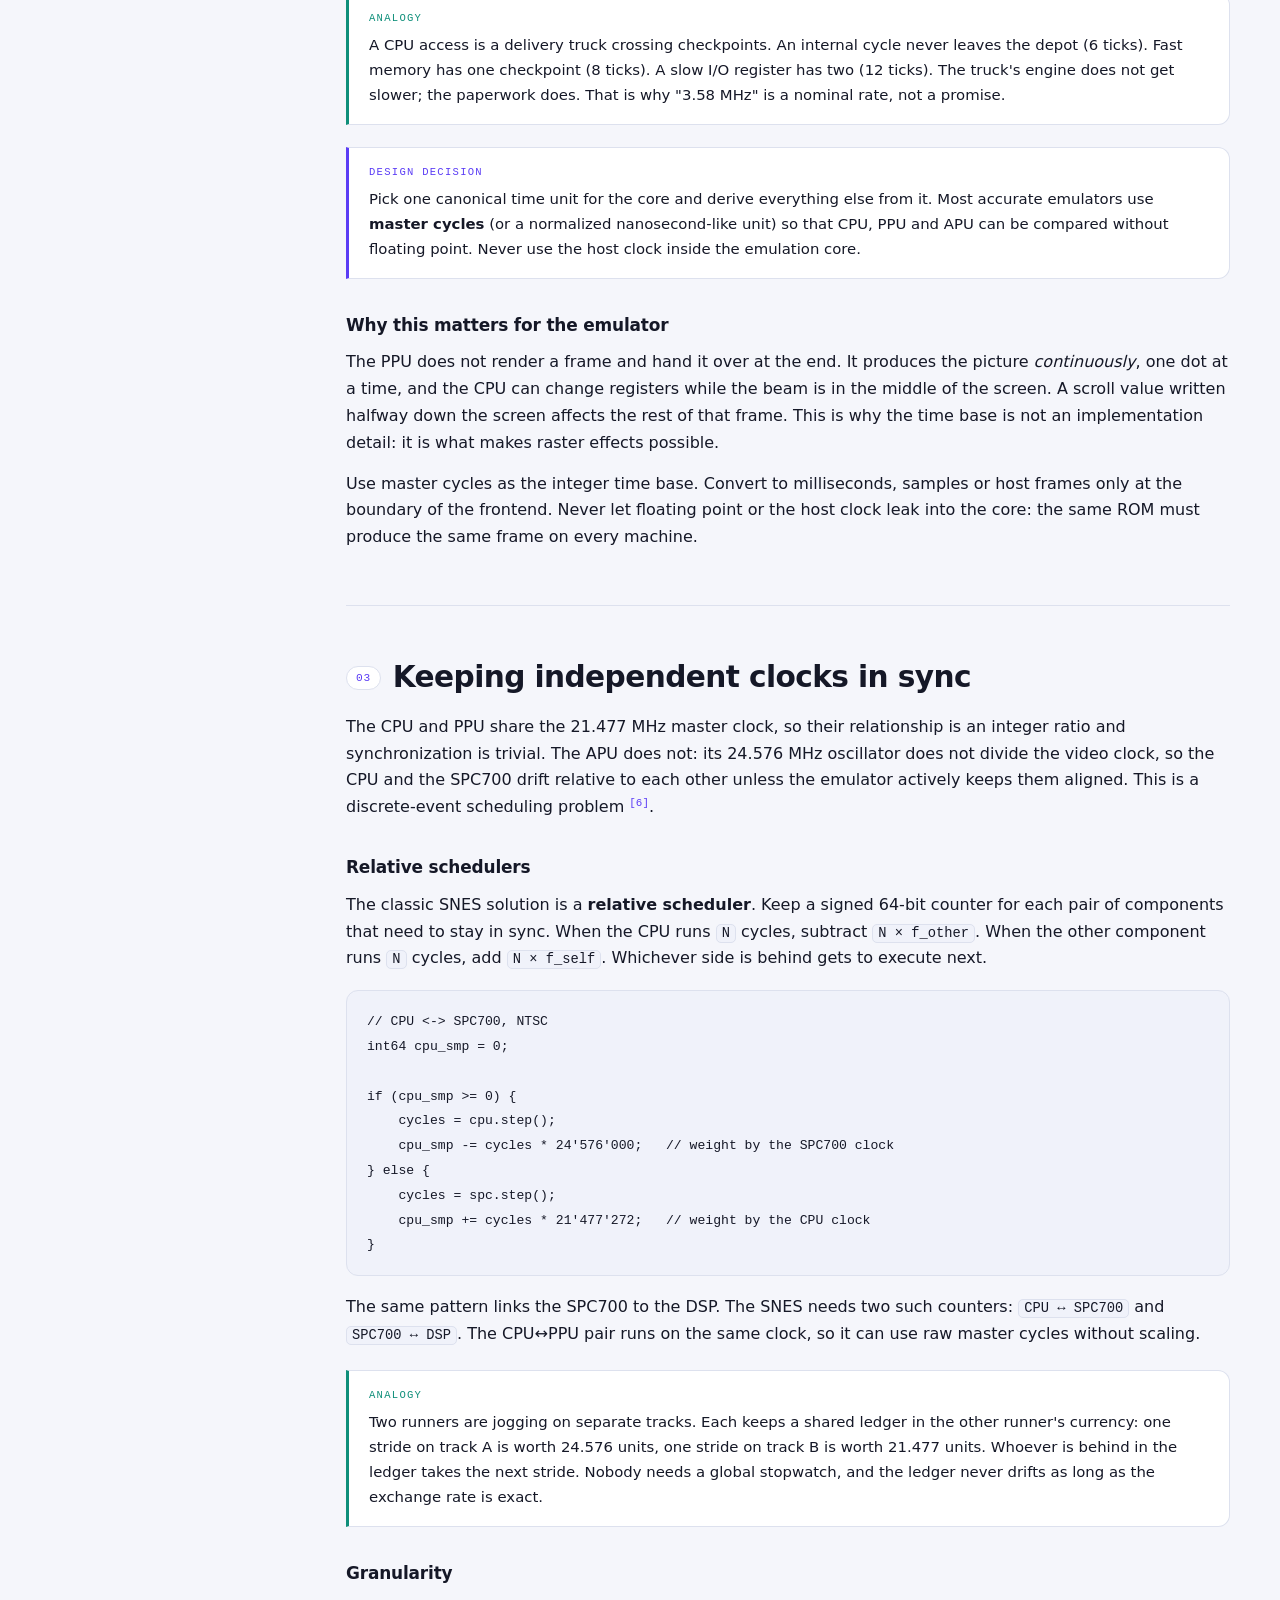
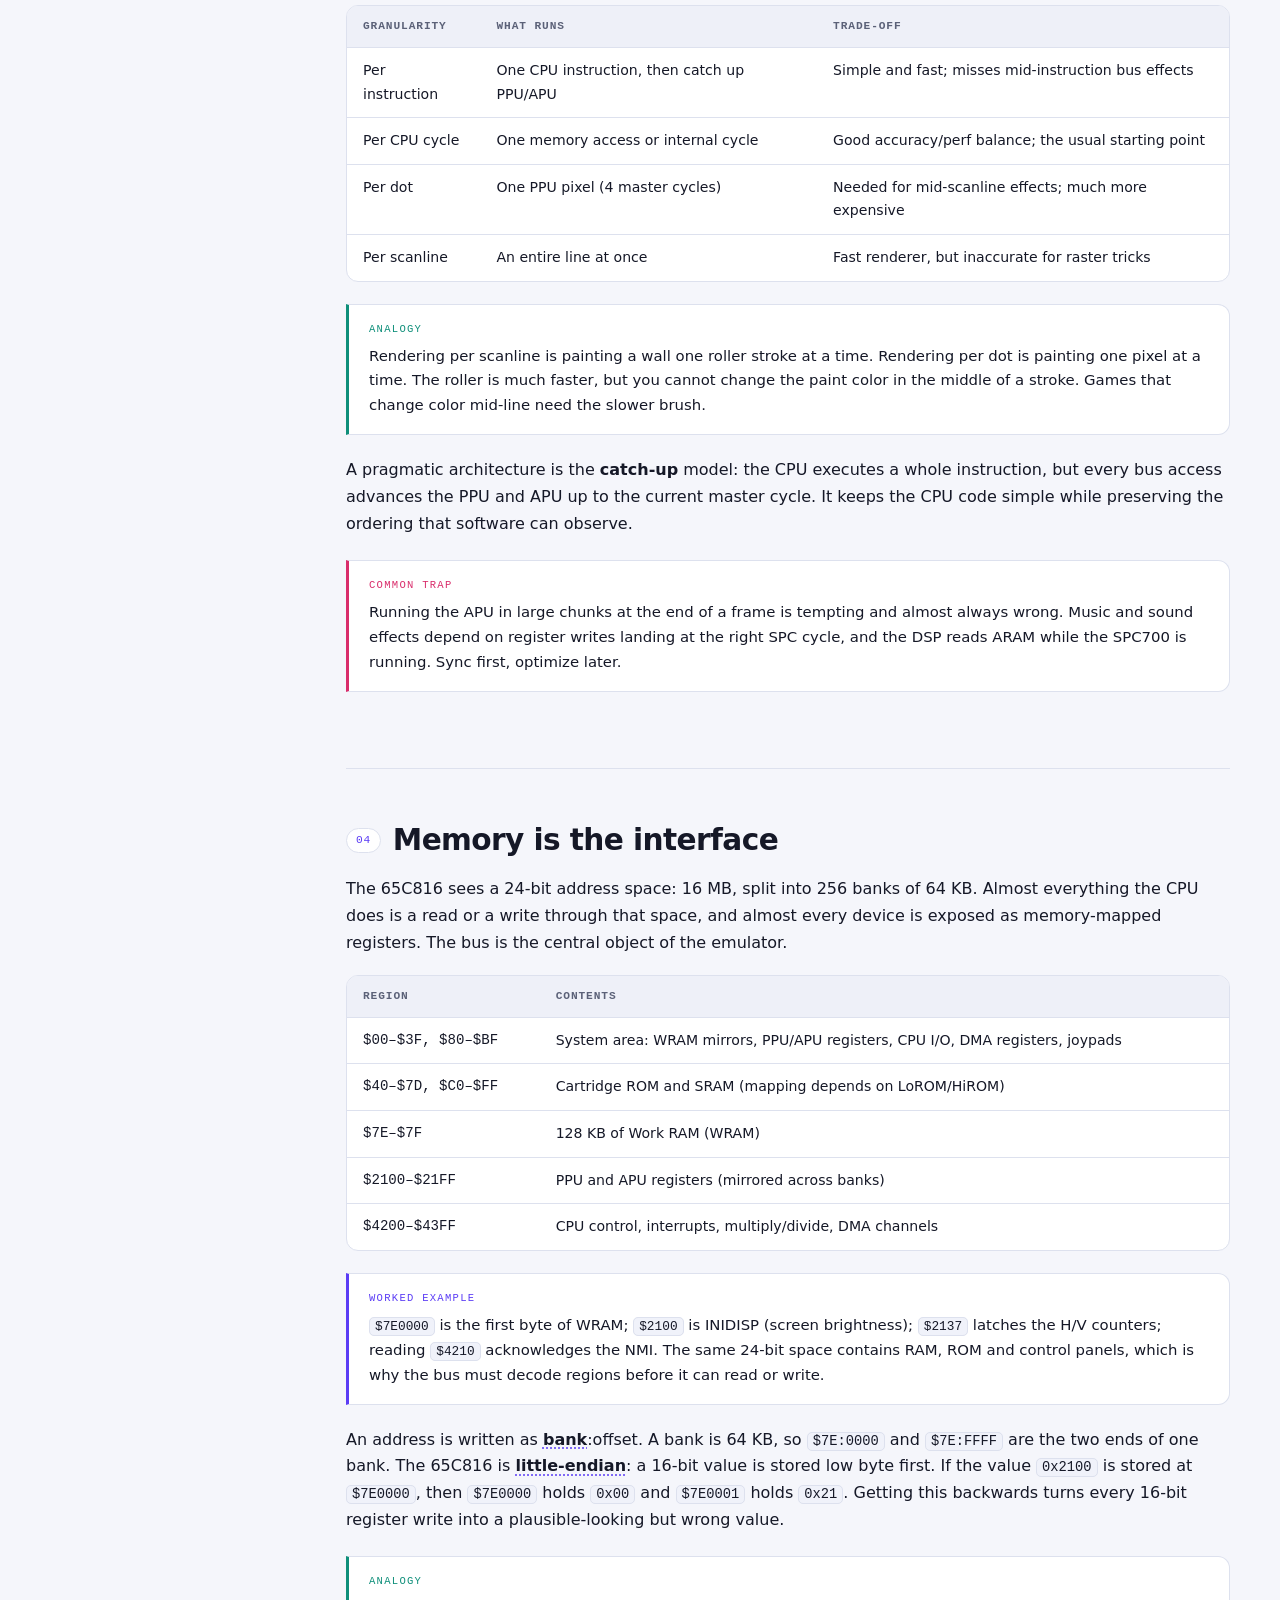
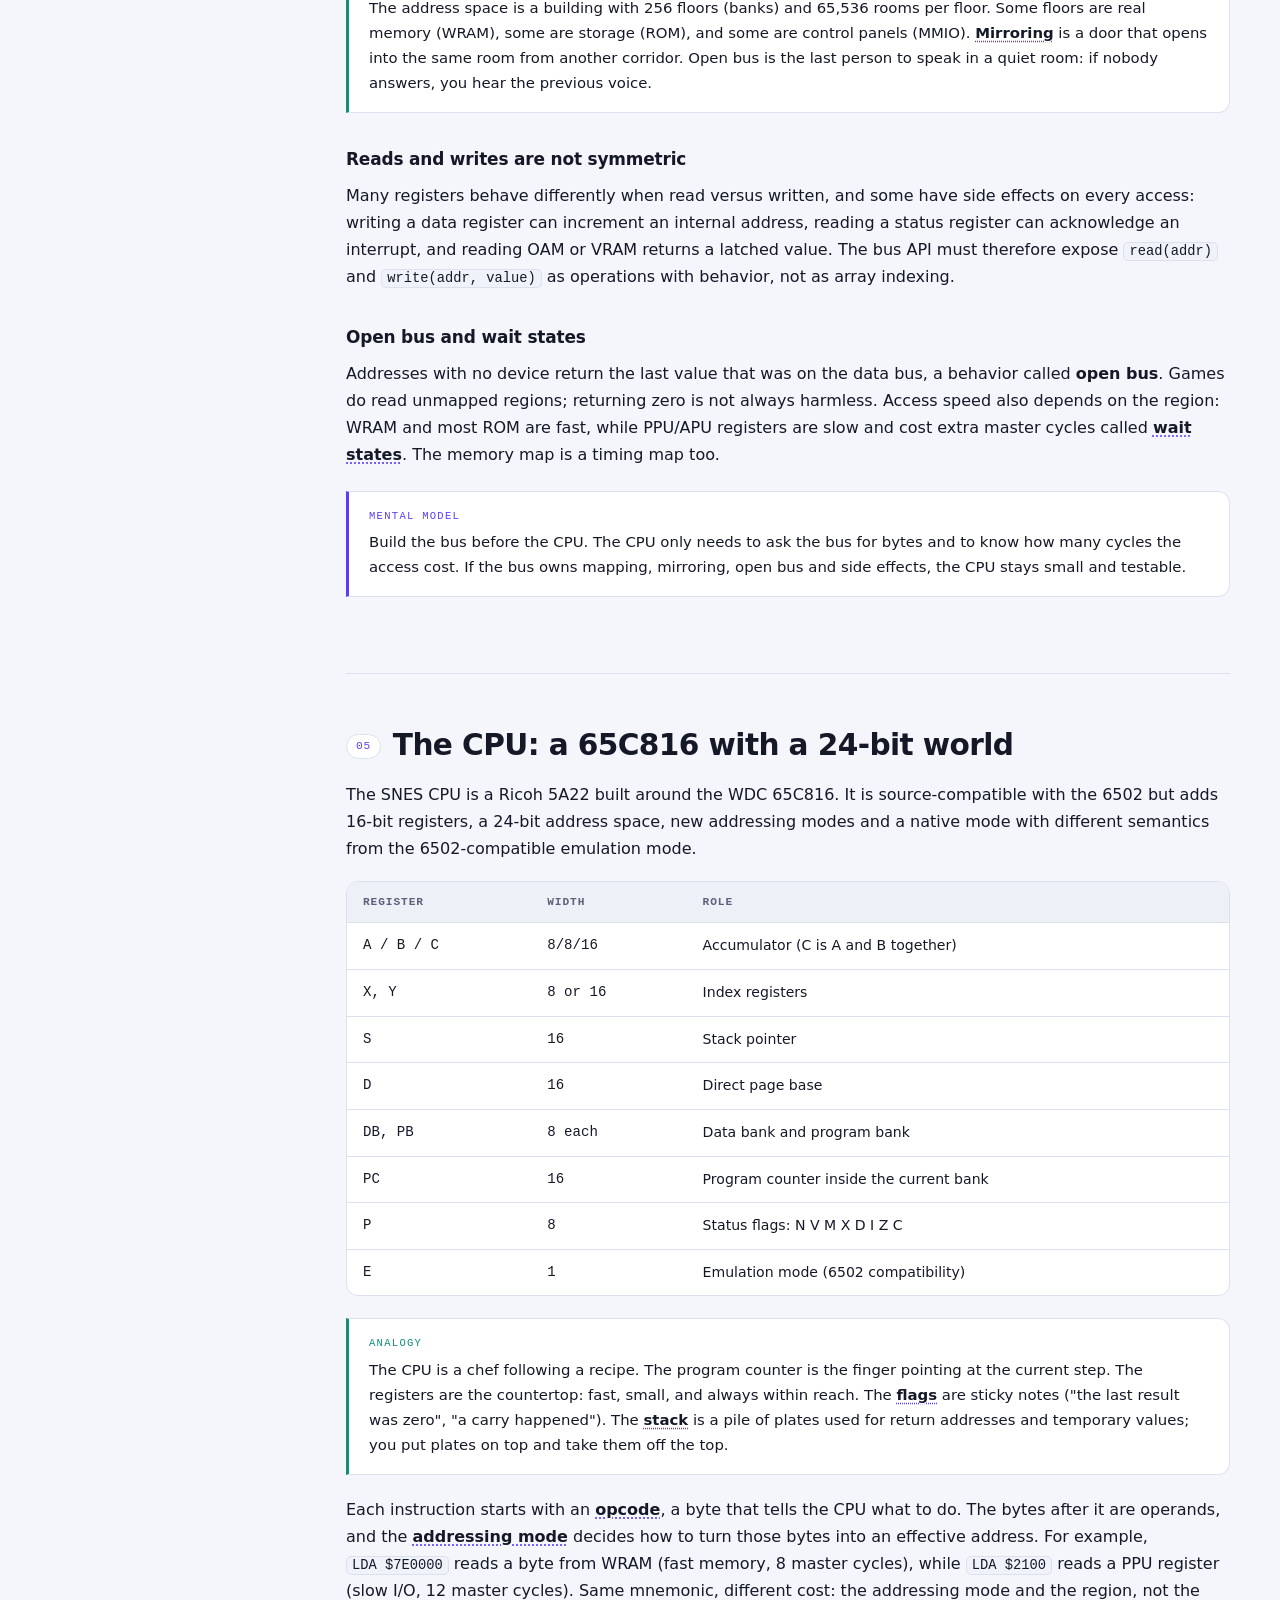
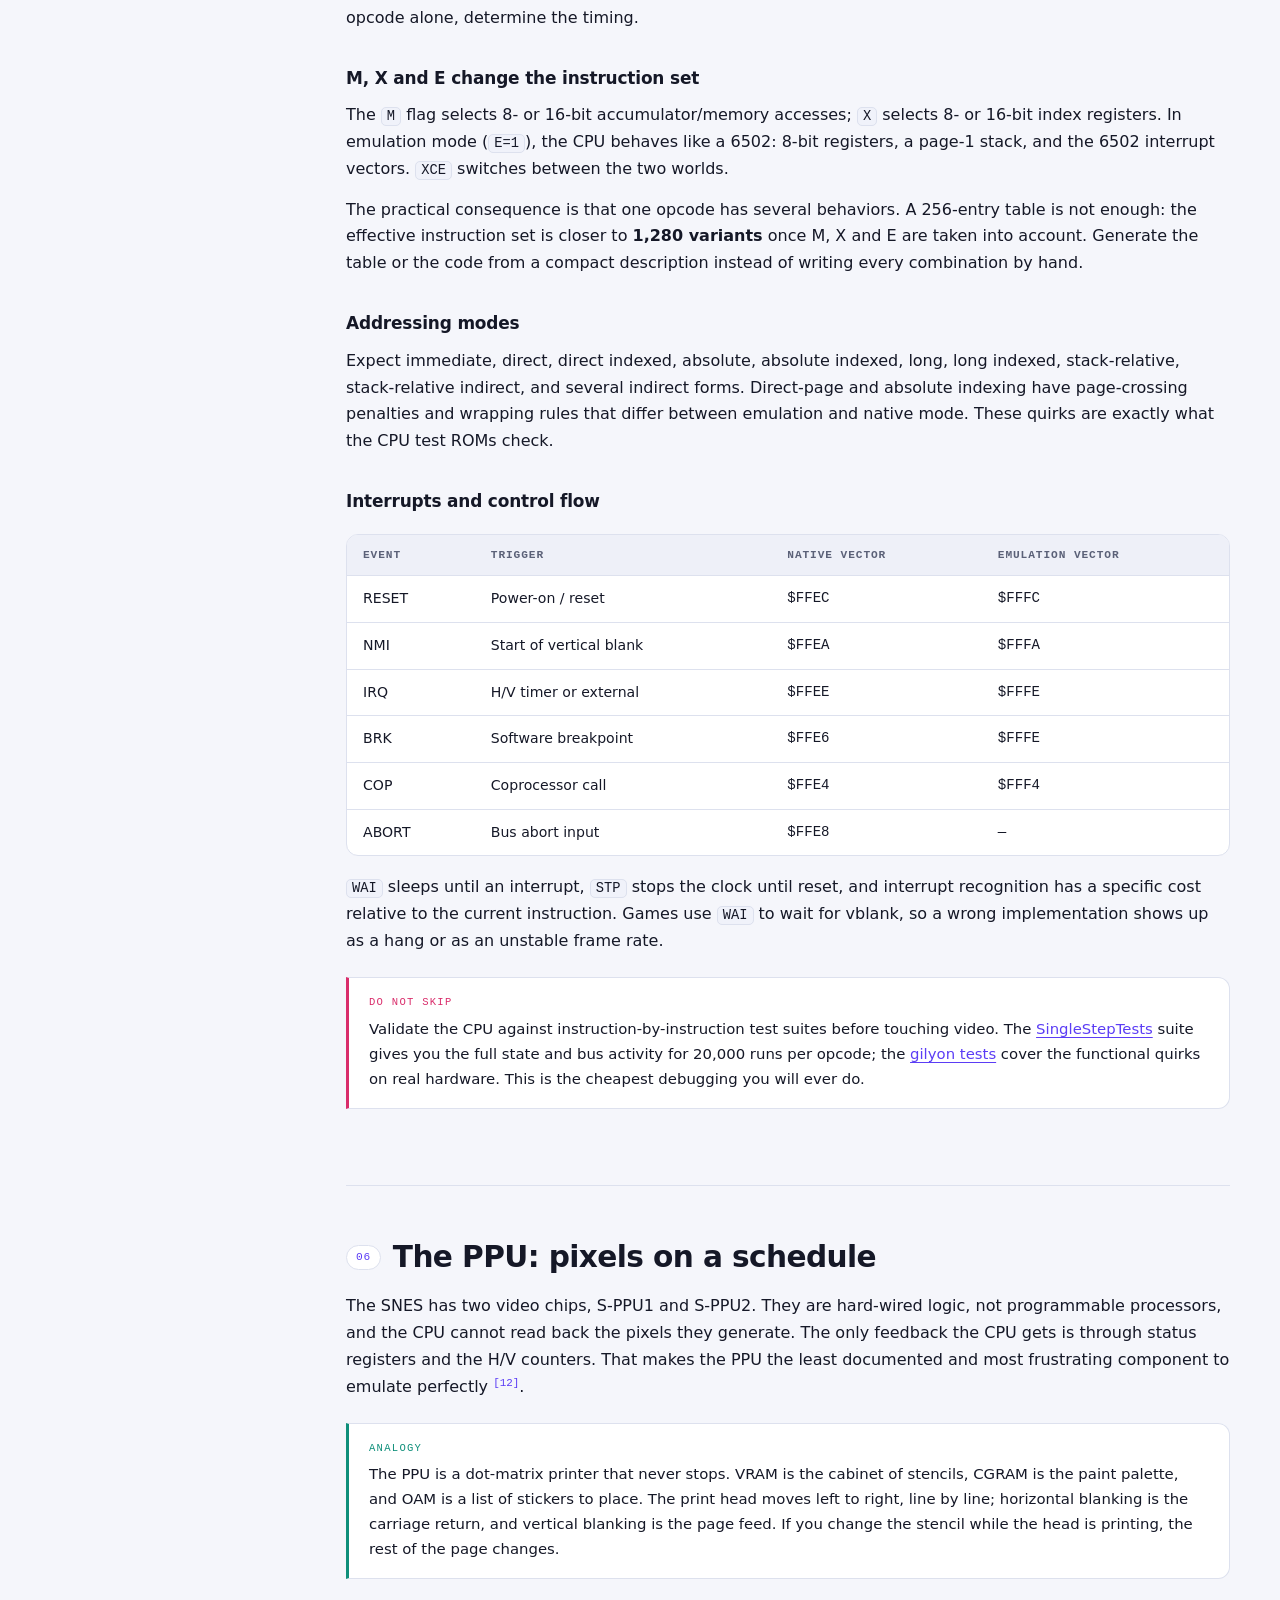
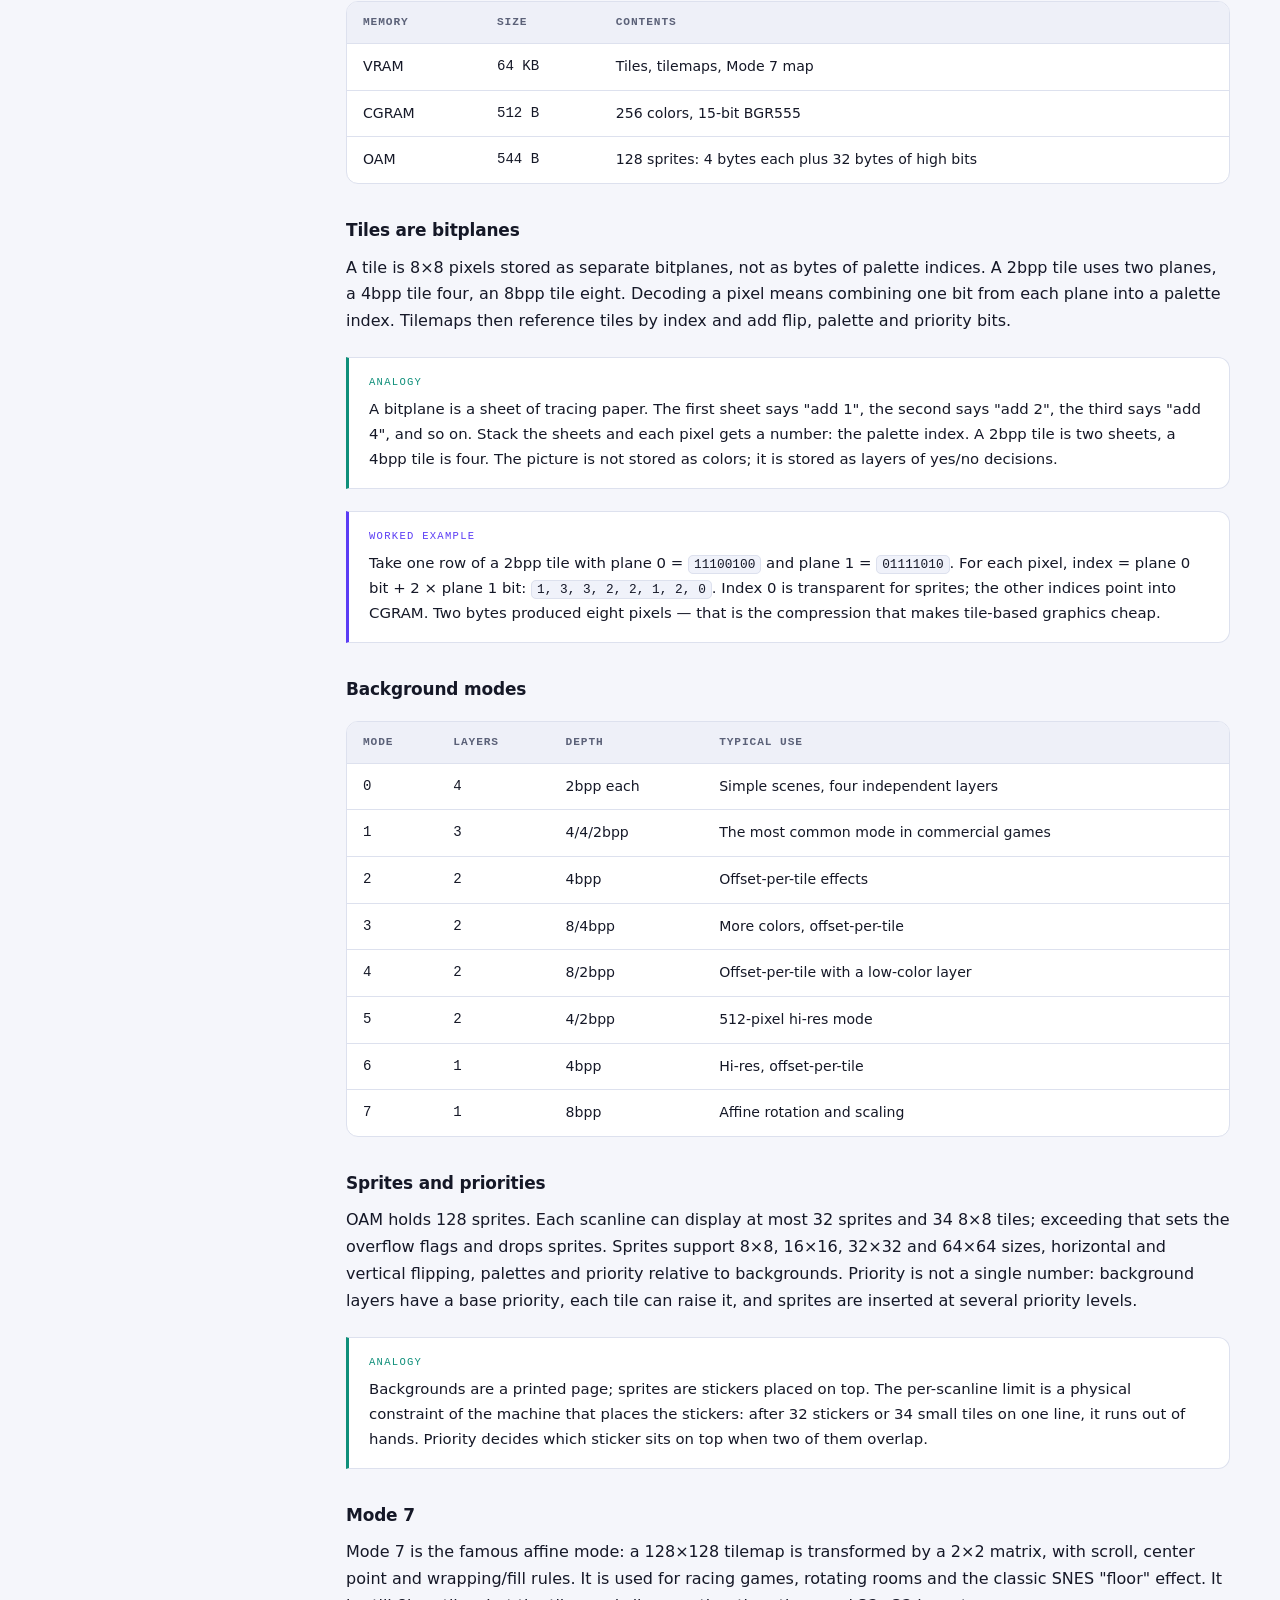
==== commit e03a3ea3: "docs: expand SNES theory guide and remove pt-BR version" ====
--- a/docs/theory/index.html
+++ b/docs/theory/index.html
@@ -3,8 +3,6 @@
   <head>
     <meta charset="utf-8" />
     <meta name="viewport" content="width=device-width, initial-scale=1" />
-    <link rel="alternate" hreflang="en" href="index.html" />
-    <link rel="alternate" hreflang="pt-BR" href="index.pt-BR.html" />
     <link
       rel="icon"
       href="data:image/svg+xml,%3Csvg xmlns='http://www.w3.org/2000/svg' viewBox='0 0 32 32'%3E%3Crect width='32' height='32' rx='7' fill='%235b3df5'/%3E%3Ctext x='16' y='23' font-family='monospace' font-size='20' font-weight='700' fill='white' text-anchor='middle'%3Ee%3C/text%3E%3C/svg%3E"
@@ -40,76 +38,13 @@
             discipline of proving it right.
           </p>
           <ul class="meta">
-            <li>13 sections</li>
-            <li><span id="reading-time">~25 min read</span></li>
+            <li>14 sections</li>
+            <li><span id="reading-time">~35 min read</span></li>
             <li>Living document</li>
           </ul>
         </div>
         <div class="hero-side">
           <div class="hero-tools">
-            <div class="lang-switch" role="group" aria-label="Language">
-              <a
-                class="lang-link"
-                href="index.html"
-                hreflang="en"
-                title="English"
-                aria-current="page"
-              >
-                <span class="flag-pair">
-                  <svg class="flag" viewBox="0 0 24 16" aria-hidden="true">
-                    <rect width="24" height="16" fill="#b22234" />
-                    <g fill="#fff">
-                      <rect y="1.23" width="24" height="1.23" />
-                      <rect y="3.69" width="24" height="1.23" />
-                      <rect y="6.15" width="24" height="1.23" />
-                      <rect y="8.62" width="24" height="1.23" />
-                      <rect y="11.08" width="24" height="1.23" />
-                      <rect y="13.54" width="24" height="1.23" />
-                    </g>
-                    <rect width="10" height="8.62" fill="#3c3b6e" />
-                    <g fill="#fff">
-                      <circle cx="2" cy="1.8" r=".45" />
-                      <circle cx="5" cy="1.8" r=".45" />
-                      <circle cx="8" cy="1.8" r=".45" />
-                      <circle cx="3.5" cy="3.4" r=".45" />
-                      <circle cx="6.5" cy="3.4" r=".45" />
-                      <circle cx="2" cy="5" r=".45" />
-                      <circle cx="5" cy="5" r=".45" />
-                      <circle cx="8" cy="5" r=".45" />
-                      <circle cx="3.5" cy="6.6" r=".45" />
-                      <circle cx="6.5" cy="6.6" r=".45" />
-                    </g>
-                  </svg>
-                  <svg class="flag" viewBox="0 0 24 16" aria-hidden="true">
-                    <rect width="24" height="16" fill="#012169" />
-                    <path d="M0 0l24 16M24 0L0 16" stroke="#fff" stroke-width="3.2" />
-                    <path d="M0 0l24 16M24 0L0 16" stroke="#c8102e" stroke-width="1.4" />
-                    <path d="M12 0v16M0 8h24" stroke="#fff" stroke-width="5.4" />
-                    <path d="M12 0v16M0 8h24" stroke="#c8102e" stroke-width="3" />
-                  </svg>
-                </span>
-                <span>EN</span>
-              </a>
-              <a
-                class="lang-link"
-                href="index.pt-BR.html"
-                hreflang="pt-BR"
-                title="Português (Brasil)"
-              >
-                <svg class="flag" viewBox="0 0 24 16" aria-hidden="true">
-                  <rect width="24" height="16" fill="#009b3a" />
-                  <path d="M12 1.7 22.3 8 12 14.3 1.7 8Z" fill="#fedf00" />
-                  <circle cx="12" cy="8" r="3.7" fill="#002776" />
-                  <path
-                    d="M8.3 7.3c2.4-1.1 5.4-.6 7.4 1"
-                    stroke="#fff"
-                    stroke-width=".9"
-                    fill="none"
-                  />
-                </svg>
-                <span>PT</span>
-              </a>
-            </div>
             <button
               id="theme-toggle"
               class="icon-btn"
@@ -151,6 +86,163 @@
       </aside>
 
       <main id="main">
+        <section id="primer" class="section">
+          <div class="section-head">
+            <span class="section-num">00</span>
+            <h2>Hardware vocabulary for beginners</h2>
+          </div>
+
+          <p>
+            If you have written software but never stared at a schematic, the
+            vocabulary of emulation can feel like a wall of acronyms. This section is
+            the minimum you need: what a clock is, what a register is, what a bus is,
+            and why the word "timing" appears in every paragraph. Every term is
+            expanded again in the <a href="#glossary">glossary</a>.
+          </p>
+
+          <div class="callout">
+            <span class="label">How to read this guide</span>
+            <p>
+              Hardware claims follow the official SNES development manual and
+              fullsnes. General computer architecture follows Patterson &amp; Hennessy
+              <a class="cite" href="#bib-2">[2]</a> and Harris &amp; Harris
+              <a class="cite" href="#bib-3">[3]</a>; emulation and virtualization
+              follow Smith &amp; Nair <a class="cite" href="#bib-1">[1]</a>; timing
+              and scheduling follow Liu <a class="cite" href="#bib-5">[5]</a> and
+              Banks et al. <a class="cite" href="#bib-6">[6]</a>. Numbers in square
+              brackets point to the Foundations list in the references.
+            </p>
+          </div>
+
+          <h3>A clock is a metronome, not a speed limit</h3>
+          <p>
+            A <dfn>clock</dfn> is a signal that alternates on and off at a fixed
+            rate. One complete on/off cycle is a <dfn>cycle</dfn>. The rate is the
+            <dfn>frequency</dfn>, measured in hertz (Hz): one hertz means one cycle
+            per second. Frequency and period are reciprocals: a 1 MHz clock has a
+            period of one microsecond. The SNES master clock is 21.477272 MHz, so one
+            master cycle lasts about 46.6 nanoseconds
+            <a class="cite" href="#bib-2">[2]</a>.
+          </p>
+
+          <div class="analogy">
+            <span class="label">Analogy</span>
+            <p>
+              Think of a factory conveyor belt that moves one slot every tick. The
+              belt does not decide how fast each worker is; it only says when the next
+              slot arrives. A component that acts every sixth slot runs at one sixth
+              of the belt's rate. That is exactly what a clock divider does.
+            </p>
+          </div>
+
+          <h3>Bits, bytes, words and hex</h3>
+          <p>
+            A <dfn>bit</dfn> is one binary digit, 0 or 1. Eight bits form a
+            <dfn>byte</dfn>, which can hold 0–255 (0x00–0xFF in hexadecimal). A
+            <dfn>word</dfn> is the natural chunk a processor works with; on the 65C816
+            it is 16 bits, but the CPU can also work with 8-bit values. Hexadecimal is
+            a compact way to write binary: one hex digit is four bits, so two hex
+            digits are one byte. Addresses such as <code>$2100</code> use
+            <code>$</code> to mean "hexadecimal".
+          </p>
+
+          <div class="table-wrap">
+            <table>
+              <thead>
+                <tr>
+                  <th scope="col">Quantity</th>
+                  <th scope="col">Bits</th>
+                  <th scope="col">Range</th>
+                  <th scope="col">Example</th>
+                </tr>
+              </thead>
+              <tbody>
+                <tr><td>Nibble</td><td class="num">4</td><td class="num">0–15</td><td><code>0xF</code></td></tr>
+                <tr><td>Byte</td><td class="num">8</td><td class="num">0–255</td><td><code>0x7E</code></td></tr>
+                <tr><td>16-bit word</td><td class="num">16</td><td class="num">0–65,535</td><td><code>0x2100</code></td></tr>
+                <tr><td>24-bit address</td><td class="num">24</td><td class="num">0–16,777,215</td><td><code>0x7E0000</code></td></tr>
+              </tbody>
+            </table>
+          </div>
+
+          <h3>Registers are the control panels</h3>
+          <p>
+            A <dfn>register</dfn> is a small storage cell inside a chip. Some
+            registers live inside the CPU (accumulator, index registers, program
+            counter); others belong to peripherals and are exposed at fixed addresses.
+            When a register is reachable through the address space, it is called
+            <dfn>memory-mapped I/O</dfn> (MMIO). Writing to a register is like
+            pressing a button on a control panel; reading one can return a measurement
+            or acknowledge an event.
+          </p>
+
+          <div class="analogy">
+            <span class="label">Analogy</span>
+            <p>
+              Imagine a building directory. Room <code>$2100</code> is not a storage
+              closet; it is the light switch for the whole floor. Reading the
+              directory gives you a status; writing to it changes the building. In an
+              emulator, the bus is the directory and every device is a room with
+              behavior.
+            </p>
+          </div>
+
+          <h3>The bus is a shared road</h3>
+          <p>
+            A <dfn>bus</dfn> is the set of wires shared by the CPU and its
+            peripherals. The <dfn>address bus</dfn> says where the access goes; the
+            <dfn>data bus</dfn> carries the value. Only one device may drive the data
+            bus at a time, which is why the system needs address decoding and why
+            unmapped reads return the last value on the bus
+            (<dfn>open bus</dfn>) <a class="cite" href="#bib-2">[2]</a>.
+          </p>
+
+          <h3>Interrupts are doorbells</h3>
+          <p>
+            An <dfn>interrupt</dfn> is a signal that makes the CPU stop its current
+            instruction stream and jump to a handler. A maskable interrupt
+            (<dfn>IRQ</dfn>) can be ignored by setting a flag; a non-maskable
+            interrupt (<dfn>NMI</dfn>) cannot. The address of the handler is stored
+            in a <dfn>vector</dfn>. The SNES uses NMI for vertical blanking and IRQ
+            for raster and timer events.
+          </p>
+
+          <div class="analogy">
+            <span class="label">Analogy</span>
+            <p>
+              IRQ is a phone call: you can let it ring while you finish a sentence.
+              NMI is the fire alarm: you drop everything and go to the exit. Both
+              interrupt the current task, but only one is optional.
+            </p>
+          </div>
+
+          <h3>Emulation, simulation and determinism</h3>
+          <p>
+            An <dfn>emulator</dfn> reproduces the observable behavior of one machine
+            on another. A <dfn>simulator</dfn> models a system to study it; the
+            distinction is blurry, but emulators are usually built to run the original
+            software, not to predict physical behavior
+            <a class="cite" href="#bib-1">[1]</a>. A <dfn>deterministic</dfn>
+            emulator produces the same output for the same input every time.
+            Determinism is what makes save states, rewind, netplay and automated tests
+            possible.
+          </p>
+
+          <div class="analogy">
+            <span class="label">Analogy</span>
+            <p>
+              A deterministic emulator is sheet music: the same score produces the
+              same performance. A non-deterministic one is jazz: beautiful, but you
+              cannot rewind to the same chord. Tests and save states need sheet music.
+            </p>
+          </div>
+
+          <p class="terms-note">
+            If a sentence feels dense, jump to the <a href="#glossary">glossary</a>
+            first. It defines every term used in this guide, from "bank" to "underrun".
+          </p>
+        </section>
+
         <section id="why" class="section">
           <div class="section-head">
             <span class="section-num">01</span>
@@ -203,6 +295,15 @@
             </div>
           </div>
 
+          <p>
+            The performance cost of interpretation can be reduced with
+            <dfn>dynamic binary translation</dfn> (dynarec), which translates guest
+            instructions into host instructions at runtime
+            <a class="cite" href="#bib-10">[10]</a>. The layered view of one machine
+            running another goes back to the early virtual-machine literature
+            <a class="cite" href="#bib-11">[11]</a>.
+          </p>
+
           <div class="callout">
             <span class="label">Key distinction</span>
             <p>
@@ -215,11 +316,23 @@
             </p>
           </div>
 
+          <div class="analogy">
+            <span class="label">Analogy</span>
+            <p>
+              An emulator is a flight simulator for hardware. It does not need real
+              wind or real fuel; it needs the pilot's controls to produce the same
+              instrument readings at the same moments. If the altimeter lags by half a
+              second, the simulation is useless even if the scenery looks perfect.
+            </p>
+          </div>
+
           <p>
             Finally, determinism is a feature. If the core depends only on emulated
             time, not on wall-clock time or randomness, then save states, rewind,
             netplay, automated tests and bug reports all become tractable. Treat
-            determinism as a design constraint from day one.
+            determinism as a design constraint from day one. Deterministic replay is
+            also a well-studied technique in systems research
+            <a class="cite" href="#bib-13">[13]</a>.
           </p>
         </section>
 
@@ -231,13 +344,139 @@
 
           <p>
             Every useful unit of time in the SNES is derived from a crystal
-            oscillator. The main oscillator feeds the CPU and the PPU. The audio
-            subsystem has its <strong>own</strong> oscillator, which is the root cause
-            of most synchronization pain.
-          </p>
+            oscillator. But "derived" does not mean "equal": the crystal is a
+            reference, and each component sees a divided version of it. The CPU and
+            the PPU share one domain. The audio subsystem has its <strong>own</strong>
+            oscillator, and that single design choice shapes the entire scheduler.
+          </p>
+
+          <h3>Two oscillators, two time domains</h3>
+          <p>
+            The main crystal is not a CPU clock. It is the raw reference that the
+            video and CPU clocks are divided from: the S-CPU takes one cycle every six
+            master cycles, and the PPU produces one dot every four. The audio crystal
+            is independent: it feeds the SPC700 and the DSP, and it has no integer
+            relationship with the video crystal.
+          </p>
+
+          <figure class="figure">
+            <div class="figure-head">
+              <span class="figure-title">Clock tree</span>
+              <span class="figure-tag">Fig. 1</span>
+            </div>
+            <svg
+              class="fig-svg"
+              viewBox="0 0 900 470"
+              role="img"
+              aria-label="Clock tree: one crystal derives the CPU and PPU clocks; a separate APU crystal derives the SPC700 and DSP clocks."
+            >
+              <defs>
+                <marker
+                  id="arrow-clock-en"
+                  viewBox="0 0 10 10"
+                  refX="9"
+                  refY="5"
+                  markerWidth="6"
+                  markerHeight="6"
+                  orient="auto-start-reverse"
+                >
+                  <path d="M0 0 10 5 0 10Z" fill="var(--accent)" />
+                </marker>
+                <marker
+                  id="arrow-audio-en"
+                  viewBox="0 0 10 10"
+                  refX="9"
+                  refY="5"
+                  markerWidth="6"
+                  markerHeight="6"
+                  orient="auto-start-reverse"
+                >
+                  <path d="M0 0 10 5 0 10Z" fill="var(--accent-2)" />
+                </marker>
+              </defs>
+
+              <text x="20" y="22" class="fig-label">CPU + video clock domain</text>
+              <rect x="20" y="40" width="220" height="76" rx="10" class="fig-box-accent" />
+              <text x="130" y="70" text-anchor="middle" class="fig-title">Main crystal</text>
+              <text x="130" y="92" text-anchor="middle" class="fig-sub">21.477272 MHz (NTSC)</text>
+
+              <rect x="330" y="20" width="250" height="64" rx="10" class="fig-box" />
+              <text x="455" y="46" text-anchor="middle" class="fig-title">S-CPU</text>
+              <text x="455" y="67" text-anchor="middle" class="fig-sub">÷ 6 → 3.579545 MHz</text>
+
+              <rect x="330" y="104" width="250" height="64" rx="10" class="fig-box" />
+              <text x="455" y="130" text-anchor="middle" class="fig-title">PPU dot clock</text>
+              <text x="455" y="151" text-anchor="middle" class="fig-sub">÷ 4 → 5.369318 MHz</text>
+
+              <rect x="660" y="62" width="220" height="90" rx="10" class="fig-box-accent" />
+              <text x="770" y="90" text-anchor="middle" class="fig-title">PPU frame</text>
+              <text x="770" y="110" text-anchor="middle" class="fig-sub">341 dots × 262 lines</text>
+              <text x="770" y="130" text-anchor="middle" class="fig-sub">≈ 60.0985 Hz</text>
+
+              <path d="M240 78 H285 V52 H330" class="fig-accent-line" marker-end="url(#arrow-clock-en)" />
+              <path d="M285 78 V136 H330" class="fig-accent-line" marker-end="url(#arrow-clock-en)" />
+              <circle cx="285" cy="78" r="3" class="fig-dot-accent" />
+              <path d="M580 136 H620 V107 H660" class="fig-accent-line" marker-end="url(#arrow-clock-en)" />
+
+              <text x="20" y="304" class="fig-label">Audio clock domain (independent)</text>
+              <rect x="20" y="320" width="220" height="76" rx="10" class="fig-box-warm" />
+              <text x="130" y="350" text-anchor="middle" class="fig-title">APU crystal</text>
+              <text x="130" y="372" text-anchor="middle" class="fig-sub">24.576 MHz</text>
+
+              <rect x="330" y="300" width="250" height="64" rx="10" class="fig-box" />
+              <text x="455" y="326" text-anchor="middle" class="fig-title">SPC700</text>
+              <text x="455" y="347" text-anchor="middle" class="fig-sub">÷ 24 → 1.024 MHz</text>
+
+              <rect x="330" y="384" width="250" height="64" rx="10" class="fig-box" />
+              <text x="455" y="410" text-anchor="middle" class="fig-title">S-DSP</text>
+              <text x="455" y="431" text-anchor="middle" class="fig-sub">÷ 768 → 32 kHz</text>
+
+              <rect x="660" y="342" width="220" height="90" rx="10" class="fig-box-warm" />
+              <text x="770" y="370" text-anchor="middle" class="fig-title">Audio output</text>
+              <text x="770" y="390" text-anchor="middle" class="fig-sub">8 voices</text>
+              <text x="770" y="410" text-anchor="middle" class="fig-sub">32 kHz stereo</text>
+
+              <path d="M240 358 H285 V332 H330" class="fig-warm-line" marker-end="url(#arrow-audio-en)" />
+              <path d="M285 358 V416 H330" class="fig-warm-line" marker-end="url(#arrow-audio-en)" />
+              <circle cx="285" cy="358" r="3" class="fig-dot-warm" />
+              <path d="M580 416 H620 V387 H660" class="fig-warm-line" marker-end="url(#arrow-audio-en)" />
+            </svg>
+            <figcaption class="figcaption">
+              <strong>Two crystal domains.</strong> The CPU and PPU are integer
+              divisions of one crystal, so their ratio is exact. The APU is a separate
+              computer with its own clock, which is why it needs a scheduler instead of
+              a fixed ratio.
+            </figcaption>
+          </figure>
+
+          <p>
+            Because the CPU and PPU share a crystal, their relationship is exact: six
+            master cycles per CPU cycle and four per dot. An emulator can advance both
+            with integer arithmetic and never drift. The APU is the opposite: 24.576
+            MHz and 21.477272 MHz have no useful common divisor, so no single global
+            tick can drive both without correction. That is the subject of the next
+            section.
+          </p>
+
+          <div class="analogy">
+            <span class="label">Analogy</span>
+            <p>
+              Picture two factories. The first has one conveyor belt and two stations:
+              the CPU station acts every sixth slot, the PPU station every fourth. The
+              second factory has its own belt running at a different speed. As long as
+              each factory is internally consistent, its workers never miss a slot —
+              but coordinating the two factories requires a shared ledger, not a
+              single global belt.
+            </p>
+          </div>
 
           <div class="timing" aria-labelledby="timing-title">
             <h3 id="timing-title" style="margin-top: 0">Timing explorer</h3>
+            <p class="hint" style="margin: 0 0 12px">
+              The same numbers the emulator should derive from its constants. Switch
+              standards and notice what changes: the master clock, the derived rates,
+              the line count and the frame rate.
+            </p>
             <div class="segmented" role="group" aria-label="Video standard">
               <button type="button" data-std="ntsc" aria-pressed="true">NTSC</button>
               <button type="button" data-std="pal" aria-pressed="false">PAL</button>
@@ -257,19 +496,175 @@
             <p class="hint" id="timing-note"></p>
           </div>
 
-          <p>
-            A frame is a grid: <strong>scanlines</strong> stacked vertically, each one
-            divided into <strong>dots</strong> (PPU pixels). One dot lasts four master
-            cycles. The CPU does not run on dots; it runs on memory accesses that cost
-            6, 8 or 12 master cycles depending on the region being touched. That is
-            why the CPU is described as roughly 3.58 MHz even though the master clock
-            is 21.48 MHz.
+          <h3>From master cycles to a frame</h3>
+          <p>
+            The PPU counts in <strong>dots</strong>, not pixels. A scanline is 341
+            dots long, and each dot lasts four master cycles, so one line is 1364
+            master cycles. Only the first 256 dots are visible; the remaining 85 are
+            horizontal blanking. A frame is 262 lines on NTSC (312 on PAL). The first
+            224 lines are visible (239 in overscan), and the rest is vertical
+            blanking. The NMI used by most game loops fires at the start of that
+            blanking period <a class="cite" href="#bib-9">[9]</a><a class="cite" href="#bib-12">[12]</a>.
+          </p>
+
+          <div class="analogy">
+            <span class="label">Analogy</span>
+            <p>
+              Think of a frame as a page of text. A scanline is one line of text, a dot
+              is one character, and horizontal blanking is the margin between lines.
+              Vertical blanking is the page break: the printer is no longer putting ink
+              on the page, so the CPU has a safe window to replace the paper, swap the
+              font, or change the layout before the next page starts.
+            </p>
+          </div>
+
+          <div class="figure-grid">
+            <figure class="figure-card">
+              <div class="figure-head">
+                <span class="figure-title">Frame anatomy</span>
+                <span class="figure-tag">Fig. 2</span>
+              </div>
+              <svg
+                class="fig-svg"
+                viewBox="0 0 420 400"
+                role="img"
+                aria-label="Frame anatomy: 262 scanlines, 224 visible, 38 vertical blanking lines; NMI starts at vertical blanking."
+              >
+                <rect x="110" y="30" width="100" height="274" rx="4" class="fig-box-accent" />
+                <rect x="110" y="304" width="100" height="46" rx="4" class="fig-box" />
+                <text x="160" y="155" text-anchor="middle" class="fig-title">224</text>
+                <text x="160" y="175" text-anchor="middle" class="fig-sub">visible</text>
+                <text x="160" y="191" text-anchor="middle" class="fig-sub">lines</text>
+                <text x="160" y="324" text-anchor="middle" class="fig-sub">vblank</text>
+                <text x="160" y="340" text-anchor="middle" class="fig-sub">≈ 38 lines</text>
+
+                <path d="M85 30 V350" class="fig-line" />
+                <path d="M80 30 H90 M80 350 H90" class="fig-line" />
+                <text
+                  x="68"
+                  y="190"
+                  text-anchor="middle"
+                  class="fig-label"
+                  transform="rotate(-90 68 190)"
+                >
+                  262 lines (NTSC)
+                </text>
+
+                <path d="M210 30 H240" class="fig-line" />
+                <text x="248" y="34" class="fig-sub">frame start (line 0)</text>
+                <path d="M210 304 H240" class="fig-line" />
+                <text x="248" y="300" class="fig-sub">vblank starts</text>
+                <text x="248" y="316" class="fig-sub">NMI fires here</text>
+                <path d="M210 350 H240" class="fig-line" />
+                <text x="248" y="354" class="fig-sub">frame end (line 261)</text>
+
+                <text x="110" y="380" class="fig-sub">1 line = 1364 master cycles</text>
+              </svg>
+              <figcaption class="figcaption">
+                <strong>NTSC frame anatomy.</strong> The visible area is 224 lines
+                (239 with overscan); the remaining lines are vertical blanking. NMI
+                fires at the start of vblank, the heartbeat of most game loops.
+              </figcaption>
+            </figure>
+
+            <figure class="figure-card">
+              <div class="figure-head">
+                <span class="figure-title">Scanline anatomy</span>
+                <span class="figure-tag">Fig. 3</span>
+              </div>
+              <svg
+                class="fig-svg"
+                viewBox="0 0 760 250"
+                role="img"
+                aria-label="Scanline anatomy: 341 dots, 256 visible, 85 horizontal blanking; each dot is four master cycles."
+              >
+                <text x="40" y="34" class="fig-title">1 scanline = 341 dots = 1364 master cycles</text>
+
+                <rect x="40" y="60" width="510" height="52" rx="4" class="fig-box-accent" />
+                <rect x="550" y="60" width="170" height="52" rx="4" class="fig-box" />
+                <text x="295" y="91" text-anchor="middle" class="fig-title">256 visible dots</text>
+                <text x="635" y="91" text-anchor="middle" class="fig-sub">85 hblank dots</text>
+
+                <path d="M40 132 H720" class="fig-line" />
+                <path d="M40 126 V138 M550 126 V138 M720 126 V138" class="fig-line" />
+                <text x="40" y="154" class="fig-sub">0</text>
+                <text x="550" y="154" text-anchor="middle" class="fig-sub">256</text>
+                <text x="720" y="154" text-anchor="end" class="fig-sub">341</text>
+
+                <path d="M40 176 V186 H720 V176" class="fig-line" />
+                <text x="380" y="210" text-anchor="middle" class="fig-sub">1364 master cycles</text>
+                <text x="40" y="238" class="fig-sub">1 dot = 4 master cycles</text>
+              </svg>
+              <figcaption class="figcaption">
+                <strong>One scanline.</strong> The visible 256 dots are followed by 85
+                dots of horizontal blanking. The PPU still counts them; software uses
+                the H/V counters to know where the beam is.
+              </figcaption>
+            </figure>
+          </div>
+
+          <p>
+            Multiply it out and the whole frame budget appears. These are the numbers
+            the scheduler, the PPU and the audio buffer share:
           </p>
 
           <div class="table-wrap">
             <table>
               <thead>
                 <tr>
+                  <th scope="col">Quantity</th>
+                  <th scope="col">NTSC</th>
+                  <th scope="col">PAL</th>
+                </tr>
+              </thead>
+              <tbody>
+                <tr>
+                  <td>Master cycles per frame</td>
+                  <td class="num">357,368</td>
+                  <td class="num">425,568</td>
+                </tr>
+                <tr>
+                  <td>Frame duration</td>
+                  <td class="num">16.639 ms</td>
+                  <td class="num">19.997 ms</td>
+                </tr>
+                <tr>
+                  <td>Frame rate</td>
+                  <td class="num">60.0985 Hz</td>
+                  <td class="num">50.0070 Hz</td>
+                </tr>
+                <tr>
+                  <td>Dots per frame</td>
+                  <td class="num">89,342</td>
+                  <td class="num">106,392</td>
+                </tr>
+              </tbody>
+            </table>
+          </div>
+
+          <p>
+            None of this is trivia. If the emulator thinks a frame is "about 16
+            milliseconds", it cannot place a mid-scanline write or an HDMA transfer at
+            the right moment. If it thinks in master cycles, everything else is a
+            divisor. Quantitative architecture texts treat this as the difference
+            between average and worst-case timing
+            <a class="cite" href="#bib-4">[4]</a><a class="cite" href="#bib-5">[5]</a>.
+          </p>
+
+          <h3>What one CPU cycle actually costs</h3>
+          <p>
+            The number 3.579545 MHz is not a constant instruction rate. It is the rate
+            of a CPU cycle that takes six master cycles. A 65C816 access that touches
+            fast memory takes eight; a slow I/O access takes twelve. Real code mixes
+            all three, so the effective speed depends on what the code is doing. The
+            emulator must charge the correct cost per access, not a fixed cost per
+            instruction.
+          </p>
+
+          <div class="table-wrap">
+            <table>
+              <thead>
+                <tr>
                   <th scope="col">Access type</th>
                   <th scope="col">Master cycles</th>
                   <th scope="col">Examples</th>
@@ -293,6 +688,50 @@
                 </tr>
               </tbody>
             </table>
+          </div>
+
+          <figure class="figure">
+            <div class="figure-head">
+              <span class="figure-title">Cost of one bus access</span>
+              <span class="figure-tag">Fig. 4</span>
+            </div>
+            <div
+              class="cycle-cost"
+              role="img"
+              aria-label="Internal cycles cost 6 master cycles, fast memory 8, slow I/O 12."
+            >
+              <div class="cycle-row">
+                <span class="cycle-label">Internal cycle</span>
+                <div class="cycle-track"><div class="cycle-fill" style="--w: 50%"></div></div>
+                <span class="cycle-value">6</span>
+              </div>
+              <div class="cycle-row">
+                <span class="cycle-label">Fast memory</span>
+                <div class="cycle-track"><div class="cycle-fill" style="--w: 66.7%"></div></div>
+                <span class="cycle-value">8</span>
+              </div>
+              <div class="cycle-row">
+                <span class="cycle-label">Slow I/O</span>
+                <div class="cycle-track"><div class="cycle-fill" style="--w: 100%"></div></div>
+                <span class="cycle-value">12</span>
+              </div>
+            </div>
+            <figcaption class="figcaption">
+              <strong>A CPU cycle is not fixed work.</strong> The same instruction can
+              cost 6, 8 or 12 master cycles depending on where its operands live. This
+              is why the bus, not the CPU, must know the cost of every region.
+            </figcaption>
+          </figure>
+
+          <div class="analogy">
+            <span class="label">Analogy</span>
+            <p>
+              A CPU access is a delivery truck crossing checkpoints. An internal cycle
+              never leaves the depot (6 ticks). Fast memory has one checkpoint (8
+              ticks). A slow I/O register has two (12 ticks). The truck's engine does
+              not get slower; the paperwork does. That is why "3.58 MHz" is a nominal
+              rate, not a promise.
+            </p>
           </div>
 
           <div class="callout">
@@ -306,19 +745,20 @@
             </p>
           </div>
 
-          <h3>Dots, scanlines and frames</h3>
-          <p>
-            A scanline is 1364 master cycles, or 341 dots. Only 256 dots are visible
-            in normal resolution; the rest is horizontal blanking. A frame has 262
-            lines on NTSC (312 on PAL), and only the first 224 (or 239 in overscan)
-            are visible. Vertical blanking is where the CPU is allowed to touch VRAM
-            and OAM freely.
-          </p>
-          <p>
-            The picture is therefore produced <em>continuously</em>, not all at once
-            at the end of the frame. Registers written while the beam is in the middle
-            of the screen can change the rest of the frame. This single fact drives
-            most of the PPU design.
+          <h3>Why this matters for the emulator</h3>
+          <p>
+            The PPU does not render a frame and hand it over at the end. It produces
+            the picture <em>continuously</em>, one dot at a time, and the CPU can
+            change registers while the beam is in the middle of the screen. A scroll
+            value written halfway down the screen affects the rest of that frame. This
+            is why the time base is not an implementation detail: it is what makes
+            raster effects possible.
+          </p>
+          <p>
+            Use master cycles as the integer time base. Convert to milliseconds,
+            samples or host frames only at the boundary of the frontend. Never let
+            floating point or the host clock leak into the core: the same ROM must
+            produce the same frame on every machine.
           </p>
         </section>
 
@@ -333,7 +773,8 @@
             is an integer ratio and synchronization is trivial. The APU does not: its
             24.576 MHz oscillator does not divide the video clock, so the CPU and the
             SPC700 drift relative to each other unless the emulator actively keeps
-            them aligned.
+            them aligned. This is a discrete-event scheduling problem
+            <a class="cite" href="#bib-6">[6]</a>.
           </p>
 
           <h3>Relative schedulers</h3>
@@ -364,6 +805,17 @@
             cycles without scaling.
           </p>
 
+          <div class="analogy">
+            <span class="label">Analogy</span>
+            <p>
+              Two runners are jogging on separate tracks. Each keeps a shared ledger
+              in the other runner's currency: one stride on track A is worth 24.576
+              units, one stride on track B is worth 21.477 units. Whoever is behind in
+              the ledger takes the next stride. Nobody needs a global stopwatch, and
+              the ledger never drifts as long as the exchange rate is exact.
+            </p>
+          </div>
+
           <h3>Granularity</h3>
           <div class="table-wrap">
             <table>
@@ -397,6 +849,16 @@
                 </tr>
               </tbody>
             </table>
+          </div>
+
+          <div class="analogy">
+            <span class="label">Analogy</span>
+            <p>
+              Rendering per scanline is painting a wall one roller stroke at a time.
+              Rendering per dot is painting one pixel at a time. The roller is much
+              faster, but you cannot change the paint color in the middle of a stroke.
+              Games that change color mid-line need the slower brush.
+            </p>
           </div>
 
           <p>
@@ -464,6 +926,40 @@
                 </tr>
               </tbody>
             </table>
+          </div>
+
+          <div class="callout">
+            <span class="label">Worked example</span>
+            <p>
+              <code>$7E0000</code> is the first byte of WRAM; <code>$2100</code> is
+              INIDISP (screen brightness); <code>$2137</code> latches the H/V
+              counters; reading <code>$4210</code> acknowledges the NMI. The same
+              24-bit space contains RAM, ROM and control panels, which is why the bus
+              must decode regions before it can read or write.
+            </p>
+          </div>
+
+          <p>
+            An address is written as <dfn>bank</dfn>:offset. A bank is 64 KB, so
+            <code>$7E:0000</code> and <code>$7E:FFFF</code> are the two ends of one
+            bank. The 65C816 is <dfn>little-endian</dfn>: a 16-bit value is stored
+            low byte first. If the value <code>0x2100</code> is stored at
+            <code>$7E0000</code>, then <code>$7E0000</code> holds <code>0x00</code>
+            and <code>$7E0001</code> holds <code>0x21</code>. Getting this backwards
+            turns every 16-bit register write into a plausible-looking but wrong
+            value.
+          </p>
+
+          <div class="analogy">
+            <span class="label">Analogy</span>
+            <p>
+              The address space is a building with 256 floors (banks) and 65,536
+              rooms per floor. Some floors are real memory (WRAM), some are storage
+              (ROM), and some are control panels (MMIO). <dfn>Mirroring</dfn> is a
+              door that opens into the same room from another corridor. Open bus is
+              the last person to speak in a quiet room: if nobody answers, you hear
+              the previous voice.
+            </p>
           </div>
 
           <h3>Reads and writes are not symmetric</h3>
@@ -482,7 +978,8 @@
             a behavior called <strong>open bus</strong>. Games do read unmapped
             regions; returning zero is not always harmless. Access speed also depends
             on the region: WRAM and most ROM are fast, while PPU/APU registers are
-            slow and cost extra master cycles. The memory map is a timing map too.
+            slow and cost extra master cycles called <dfn>wait states</dfn>. The
+            memory map is a timing map too.
           </p>
 
           <div class="callout">
@@ -531,6 +1028,29 @@
             </table>
           </div>
 
+          <div class="analogy">
+            <span class="label">Analogy</span>
+            <p>
+              The CPU is a chef following a recipe. The program counter is the finger
+              pointing at the current step. The registers are the countertop: fast,
+              small, and always within reach. The <dfn>flags</dfn> are sticky notes
+              ("the last result was zero", "a carry happened"). The <dfn>stack</dfn>
+              is a pile of plates used for return addresses and temporary values; you
+              put plates on top and take them off the top.
+            </p>
+          </div>
+
+          <p>
+            Each instruction starts with an <dfn>opcode</dfn>, a byte that tells the
+            CPU what to do. The bytes after it are operands, and the
+            <dfn>addressing mode</dfn> decides how to turn those bytes into an
+            effective address. For example, <code>LDA $7E0000</code> reads a byte
+            from WRAM (fast memory, 8 master cycles), while
+            <code>LDA $2100</code> reads a PPU register (slow I/O, 12 master
+            cycles). Same mnemonic, different cost: the addressing mode and the
+            region, not the opcode alone, determine the timing.
+          </p>
+
           <h3>M, X and E change the instruction set</h3>
           <p>
             The <code>M</code> flag selects 8- or 16-bit accumulator/memory accesses;
@@ -611,8 +1131,21 @@
             logic, not programmable processors, and the CPU cannot read back the
             pixels they generate. The only feedback the CPU gets is through status
             registers and the H/V counters. That makes the PPU the least documented
-            and most frustrating component to emulate perfectly.
-          </p>
+            and most frustrating component to emulate perfectly
+            <a class="cite" href="#bib-12">[12]</a>.
+          </p>
+
+          <div class="analogy">
+            <span class="label">Analogy</span>
+            <p>
+              The PPU is a dot-matrix printer that never stops. VRAM is the cabinet of
+              stencils, CGRAM is the paint palette, and OAM is a list of stickers to
+              place. The print head moves left to right, line by line; horizontal
+              blanking is the carriage return, and vertical blanking is the page feed.
+              If you change the stencil while the head is printing, the rest of the
+              page changes.
+            </p>
+          </div>
 
           <div class="table-wrap">
             <table>
@@ -639,6 +1172,29 @@
             a palette index. Tilemaps then reference tiles by index and add flip,
             palette and priority bits.
           </p>
+
+          <div class="analogy">
+            <span class="label">Analogy</span>
+            <p>
+              A bitplane is a sheet of tracing paper. The first sheet says "add 1",
+              the second says "add 2", the third says "add 4", and so on. Stack the
+              sheets and each pixel gets a number: the palette index. A 2bpp tile is
+              two sheets, a 4bpp tile is four. The picture is not stored as colors; it
+              is stored as layers of yes/no decisions.
+            </p>
+          </div>
+
+          <div class="callout">
+            <span class="label">Worked example</span>
+            <p>
+              Take one row of a 2bpp tile with plane 0 = <code>11100100</code> and
+              plane 1 = <code>01111010</code>. For each pixel, index = plane 0 bit +
+              2 &times; plane 1 bit:
+              <code>1, 3, 3, 2, 2, 1, 2, 0</code>. Index 0 is transparent for
+              sprites; the other indices point into CGRAM. Two bytes produced eight
+              pixels — that is the compression that makes tile-based graphics cheap.
+            </p>
+          </div>
 
           <h3>Background modes</h3>
           <div class="table-wrap">
@@ -675,6 +1231,17 @@
             several priority levels.
           </p>
 
+          <div class="analogy">
+            <span class="label">Analogy</span>
+            <p>
+              Backgrounds are a printed page; sprites are stickers placed on top.
+              The per-scanline limit is a physical constraint of the machine that
+              places the stickers: after 32 stickers or 34 small tiles on one line, it
+              runs out of hands. Priority decides which sticker sits on top when two
+              of them overlap.
+            </p>
+          </div>
+
           <h3>Mode 7</h3>
           <p>
             Mode 7 is the famous affine mode: a 128&times;128 tilemap is transformed by
@@ -684,6 +1251,16 @@
             than the usual 32&times;32 layout.
           </p>
 
+          <div class="analogy">
+            <span class="label">Analogy</span>
+            <p>
+              Mode 7 is a printed grid on a rubber sheet. The matrix stretches,
+              rotates and skews the sheet; the center point is the pin you rotate
+              around, and the scroll values slide the sheet under the window. The
+              pixels do not move individually — the coordinate system does.
+            </p>
+          </div>
+
           <h3>Effects</h3>
           <p>
             On top of the layers sit mosaic, two windows with per-layer enable/invert
@@ -691,6 +1268,17 @@
             and interlace. These are not post-processing filters: they are part of the
             per-pixel priority and blending pipeline.
           </p>
+
+          <div class="analogy">
+            <span class="label">Analogy</span>
+            <p>
+              Windows are masking tape on the screen: they decide where a layer is
+              allowed to paint. Color math is mixing two buckets of paint, or adding
+              light to a darkened room. Mosaic lowers the resolution by averaging
+              blocks of pixels. None of these are applied after the frame; they happen
+              while each pixel is being chosen.
+            </p>
+          </div>
 
           <h3>Timing is the renderer</h3>
           <p>
@@ -759,6 +1347,17 @@
             </div>
           </div>
 
+          <div class="analogy">
+            <span class="label">Analogy</span>
+            <p>
+              DMA is a forklift moving a pallet: fast, but it blocks the aisle while
+              it works, so the CPU has to wait. HDMA is a player-piano roll: instead
+              of one big move, a paper strip tells the machine which small adjustment
+              to make on each line. The CPU writes the roll once and then goes back to
+              composing; the piano plays itself one row at a time.
+            </p>
+          </div>
+
           <p>
             For the emulator, DMA is a timing feature before it is a data feature.
             It must interact correctly with interrupts, the CPU's halt state, the
@@ -781,6 +1380,17 @@
             through four registers at <code>$2140&ndash;$2143</code>, and nothing
             else.
           </p>
+
+          <div class="analogy">
+            <span class="label">Analogy</span>
+            <p>
+              The APU is a band rehearsing in a soundproof room. The SPC700 is the
+              conductor reading the score; the DSP is the instruments; ARAM is the
+              sheet music. The main CPU cannot hear through the wall — it can only
+              pass notes through a four-slot mail slot. That mail slot is why the
+              boot protocol exists and why audio has its own clock.
+            </p>
+          </div>
 
           <h3>The boot protocol</h3>
           <p>
@@ -833,6 +1443,32 @@
           </p>
 
           <div class="callout">
+            <span class="label">Worked example</span>
+            <p>
+              At 32 kHz, a 1 kHz tone gets 32 samples per cycle — plenty to describe
+              the wave. The Nyquist–Shannon sampling theorem says a sample rate can
+              represent frequencies up to half that rate, so 32 kHz audio can carry
+              content up to 16 kHz. Anything above that must be filtered before
+              sampling, or it folds back as aliasing
+              <a class="cite" href="#bib-7">[7]</a>. This is why the DSP's output
+              filter is not optional decoration.
+            </p>
+          </div>
+
+          <div class="analogy">
+            <span class="label">Analogy</span>
+            <p>
+              <dfn>ADSR</dfn> is a singer's breath: attack is how quickly the note
+              starts, decay is the initial fall, sustain is the steady volume, and
+              release is the fade after the key is let go. <dfn>Echo</dfn> is a
+              canyon reflection of the mix; the <dfn>FIR</dfn> filter is the shape of
+              the canyon walls <a class="cite" href="#bib-8">[8]</a>. The <dfn>ring buffer</dfn> is a circular conveyor
+              belt between the emulator and the sound card; an <dfn>underrun</dfn> is
+              the belt arriving empty, which you hear as a click.
+            </p>
+          </div>
+
+          <div class="callout">
             <span class="label">Synchronization reminder</span>
             <p>
               The DSP advances with the SPC700, which advances against the main CPU
@@ -855,8 +1491,23 @@
             title, mapping mode, ROM size, SRAM size, region and vectors. The two main
             mapping families are <strong>LoROM</strong> (32 KB banks mapped into the
             upper half of each bank) and <strong>HiROM</strong> (full 64 KB banks).
-            ExHiROM extends the address space further.
-          </p>
+            ExHiROM extends the address space further <a class="cite" href="#bib-12">[12]</a>.
+            <dfn>SRAM</dfn> is the battery-backed save memory inside the cartridge;
+            in the emulator it is usually a small file next to the ROM.
+          </p>
+
+          <div class="callout">
+            <span class="label">Worked example</span>
+            <p>
+              In LoROM, <code>$00:8000</code> maps to ROM offset
+              <code>$000000</code>, <code>$00:FFFF</code> to <code>$007FFF</code>,
+              and <code>$01:8000</code> to <code>$008000</code>. The lower half of
+              each bank is unused or mirrors system space. In HiROM,
+              <code>$C0:0000</code> maps to ROM offset <code>$000000</code> and the
+              full 64 KB is contiguous. If your loader picks the wrong mapping, the
+              reset vector points into garbage.
+            </p>
+          </div>
 
           <p>
             The cartridge is also where coprocessors live. Some games put a whole
@@ -864,6 +1515,17 @@
             implement that chip or gracefully refuse to run the game. This is where
             scope explodes.
           </p>
+
+          <div class="analogy">
+            <span class="label">Analogy</span>
+            <p>
+              A plain cartridge is a book. A cartridge with a coprocessor is a book
+              with a calculator taped to the inside cover: the story is still there,
+              but some pages ask the calculator for help. If your emulator only knows
+              how to read books, those pages will look blank until you also emulate
+              the calculator.
+            </p>
+          </div>
 
           <div class="table-wrap">
             <table>
@@ -908,6 +1570,17 @@
             and differential testing against a reference emulator for everything else.
           </p>
 
+          <div class="analogy">
+            <span class="label">Analogy</span>
+            <p>
+              An <dfn>oracle</dfn> is the answer key. Hardware is the only true key,
+              but you cannot ask it to grade millions of runs. Test ROMs are the
+              questions the hardware itself answered in advance; a reference emulator
+              is a second student you compare notes with. When the two disagree, the
+              bug is somewhere between them.
+            </p>
+          </div>
+
           <div class="grid grid-2">
             <div class="card">
               <span class="tag">Level 1</span>
@@ -943,6 +1616,17 @@
             </div>
           </div>
 
+          <div class="analogy">
+            <span class="label">Analogy</span>
+            <p>
+              A frame hash is a fingerprint: if it changes, something touched the
+              picture, even if you cannot see it yet. A <dfn>trace</dfn> is a GPS log
+              of the CPU: every turn, every stop, every timestamp. <dfn>Differential
+              testing</dfn> is running the same route with two GPS units and comparing
+              where they first disagree.
+            </p>
+          </div>
+
           <h3>Build the debugger you will need</h3>
           <p>
             A disassembler, a trace log with PC/registers/cycles, breakpoints on
@@ -987,16 +1671,28 @@
           <ul>
             <li>Require the user to supply a dump, like a BIOS file.</li>
             <li>
-              Ship a clean-room IPL that implements the same protocol, such as
+              Ship a <dfn>clean-room</dfn> IPL that implements the same protocol,
+              written from a specification rather than copied, such as
               <a href="https://github.com/stackblender/snes-spc700-boot-rom" target="_blank" rel="noopener noreferrer">snes-spc700-boot-rom</a>.
             </li>
             <li>Emulate the boot protocol at a high level instead of executing the ROM.</li>
           </ul>
           <p>
-            Coprocessor firmware (DSP-1, SuperFX, SA-1) raises the same questions.
-            This is not legal advice; if the project is distributed commercially,
-            review the licenses and firmware policy with a lawyer.
-          </p>
+            Coprocessor <dfn>firmware</dfn> (DSP-1, SuperFX, SA-1) raises the same
+            questions. This is not legal advice; if the project is distributed
+            commercially, review the licenses and firmware policy with a lawyer.
+          </p>
+
+          <div class="analogy">
+            <span class="label">Analogy</span>
+            <p>
+              A clean-room implementation is a dance written down by someone who
+              watched the performance and described the steps, not someone who copied
+              the original choreography sheet. The goal is compatible behavior, not
+              identical text. That is a legal and engineering distinction worth
+              keeping explicit.
+            </p>
+          </div>
         </section>
 
         <section id="glossary" class="section">
@@ -1006,24 +1702,72 @@
           </div>
 
           <dl class="glossary">
+            <div><dt>Clock</dt><dd>A signal that alternates at a fixed rate and gives every component a shared notion of "next tick".</dd></div>
+            <div><dt>Frequency</dt><dd>Cycles per second, measured in hertz (Hz).</dd></div>
+            <div><dt>Period</dt><dd>The time of one cycle. Frequency and period are reciprocals.</dd></div>
+            <div><dt>Cycle</dt><dd>One complete clock period. A master cycle is the finest common unit on the SNES.</dd></div>
+            <div><dt>Bit</dt><dd>One binary digit: 0 or 1.</dd></div>
+            <div><dt>Byte</dt><dd>Eight bits, holding 0–255 (0x00–0xFF).</dd></div>
+            <div><dt>Word</dt><dd>The natural data width of a processor; 16 bits on the 65C816.</dd></div>
+            <div><dt>Hexadecimal</dt><dd>Base-16 notation. One hex digit is four bits; the <code>$</code> prefix means hex.</dd></div>
+            <div><dt>Register</dt><dd>A small storage cell inside a chip, used for data, addresses, flags or hardware control.</dd></div>
+            <div><dt>Bank</dt><dd>A 64 KB window of the 24-bit address space. The SNES has 256 banks.</dd></div>
+            <div><dt>Mirroring</dt><dd>Mapping the same physical memory or register at more than one address.</dd></div>
+            <div><dt>Little-endian</dt><dd>Byte order where the low byte of a multi-byte value is stored first. The 65C816 is little-endian.</dd></div>
+            <div><dt>Wait state</dt><dd>Extra master cycles added when an access targets slow memory or I/O.</dd></div>
+            <div><dt>Address bus</dt><dd>The shared wires that select a memory location or device.</dd></div>
+            <div><dt>Data bus</dt><dd>The shared wires that carry the value being read or written.</dd></div>
+            <div><dt>Interrupt</dt><dd>A signal that makes the CPU jump to a handler. See IRQ and NMI.</dd></div>
+            <div><dt>Vector</dt><dd>The address of an interrupt handler, stored in a fixed table.</dd></div>
+            <div><dt>Opcode</dt><dd>The byte that selects a CPU instruction; operands follow it.</dd></div>
+            <div><dt>Addressing mode</dt><dd>The rule that turns opcode operands into an effective memory address.</dd></div>
+            <div><dt>Flag</dt><dd>A one-bit status marker such as zero, carry, negative, or interrupt-disable.</dd></div>
+            <div><dt>Stack</dt><dd>Last-in, first-out storage for return addresses and temporary values.</dd></div>
             <div><dt>Bus</dt><dd>The shared path through which the CPU reads and writes memory and devices.</dd></div>
             <div><dt>Open bus</dt><dd>The last value driven on the data bus, returned by unmapped reads.</dd></div>
             <div><dt>Master cycle</dt><dd>The finest common time unit, derived from the 21.477 MHz oscillator.</dd></div>
             <div><dt>Dot</dt><dd>One PPU pixel period: four master cycles.</dd></div>
             <div><dt>Scanline</dt><dd>One horizontal line of video: 341 dots, or 1364 master cycles.</dd></div>
             <div><dt>VBlank</dt><dd>The vertical blanking period where the CPU can safely access VRAM and OAM.</dd></div>
-            <div><dt>NMI / IRQ</dt><dd>Non-maskable and maskable interrupts used for vblank and raster timing.</dd></div>
+            <div><dt>NMI</dt><dd>Non-maskable interrupt: cannot be ignored; the SNES uses it for vertical blanking.</dd></div>
+            <div><dt>IRQ</dt><dd>Maskable interrupt: can be disabled; the SNES uses it for timer and raster events.</dd></div>
             <div><dt>DMA</dt><dd>Direct memory access: a block transfer that steals CPU cycles.</dd></div>
             <div><dt>HDMA</dt><dd>Per-scanline DMA driven by a table, used for raster effects.</dd></div>
-            <div><dt>MMIO</dt><dd>Memory-mapped I/O: hardware registers exposed as addresses.</dd></div>
+            <div><dt>Memory-mapped I/O</dt><dd>MMIO: hardware registers exposed as addresses, so a read or write has side effects.</dd></div>
             <div><dt>LLE / HLE</dt><dd>Low-level emulation (model the hardware) vs high-level emulation (model the interface).</dd></div>
-            <div><dt>Dynarec</dt><dd>Translating guest instructions to host instructions at runtime for speed.</dd></div>
+            <div><dt>Dynamic binary translation</dt><dd>Dynarec: translating guest instructions into host instructions at runtime for speed.</dd></div>
+            <div><dt>Emulator</dt><dd>A machine that reproduces the observable behavior of another machine.</dd></div>
+            <div><dt>Simulator</dt><dd>A model built to study a system; emulators usually aim to run the original software.</dd></div>
+            <div><dt>Firmware</dt><dd>Code embedded in a device. The SPC700 IPL is firmware; game ROMs are software.</dd></div>
+            <div><dt>SRAM</dt><dd>Battery-backed cartridge memory used for save files.</dd></div>
+            <div><dt>Deterministic</dt><dd>Same state and inputs always produce the same outputs, independent of the host clock.</dd></div>
             <div><dt>Scheduler</dt><dd>The component that decides which emulated processor runs next.</dd></div>
             <div><dt>Save state</dt><dd>A serialized snapshot of the entire emulated machine, including timing state.</dd></div>
             <div><dt>BRR</dt><dd>Bit Rate Reduction: the SNES compressed sample format.</dd></div>
             <div><dt>ADSR</dt><dd>Attack, Decay, Sustain, Release: the volume envelope of a DSP voice.</dd></div>
             <div><dt>IPL</dt><dd>Initial Program Loader: the 64-byte SPC700 boot ROM and its upload protocol.</dd></div>
             <div><dt>LoROM / HiROM</dt><dd>The two main cartridge-to-address-space mapping schemes.</dd></div>
+            <div><dt>Tile</dt><dd>An 8×8 pixel block stored as bitplanes; the SNES composes the screen from tiles.</dd></div>
+            <div><dt>Bitplane</dt><dd>One bit per pixel of a tile. Stacking planes produces the palette index.</dd></div>
+            <div><dt>Tilemap</dt><dd>A grid of tile indices plus flip, palette and priority bits.</dd></div>
+            <div><dt>Palette / CGRAM</dt><dd>A table of colors. CGRAM holds 256 BGR555 colors for backgrounds and sprites.</dd></div>
+            <div><dt>OAM</dt><dd>Object Attribute Memory: 544 bytes describing 128 sprites (position, tile, flags, size).</dd></div>
+            <div><dt>Sprite</dt><dd>A movable object layer placed over the backgrounds; limited per scanline.</dd></div>
+            <div><dt>Priority</dt><dd>The rule that decides which layer or sprite wins when pixels overlap.</dd></div>
+            <div><dt>Blank</dt><dd>Time when the beam is not drawing: horizontal blanking between lines, vertical blanking between frames.</dd></div>
+            <div><dt>APU / ARAM</dt><dd>The audio subsystem and its 64 KB of dedicated Audio RAM.</dd></div>
+            <div><dt>SPC700</dt><dd>The 8-bit CPU inside the APU; runs the audio driver at 1.024 MHz.</dd></div>
+            <div><dt>DSP</dt><dd>The audio synthesizer: eight voices, BRR samples, envelopes and mixing.</dd></div>
+            <div><dt>Echo</dt><dd>A delayed copy of the mix added back to the output; the SNES keeps it in ARAM.</dd></div>
+            <div><dt>FIR</dt><dd>Finite impulse response filter: a weighted sum of recent samples. It shapes the echo.</dd></div>
+            <div><dt>Ring buffer</dt><dd>A fixed-size circular queue between the emulator and the sound card.</dd></div>
+            <div><dt>Underrun</dt><dd>The audio buffer runs empty, producing a click or dropout.</dd></div>
+            <div><dt>Determinism</dt><dd>Same state and inputs produce the same outputs every run, independent of the host clock.</dd></div>
+            <div><dt>Oracle</dt><dd>A trusted source of expected behavior; real hardware is the only perfect oracle.</dd></div>
+            <div><dt>Trace</dt><dd>A log of executed instructions, registers and cycles used for comparison.</dd></div>
+            <div><dt>Frame hash</dt><dd>A fingerprint of a rendered frame, used to detect visual regressions.</dd></div>
+            <div><dt>Differential testing</dt><dd>Running the same input in two implementations and comparing where they diverge.</dd></div>
+            <div><dt>Clean-room</dt><dd>An implementation written from a specification without copying the original code.</dd></div>
           </dl>
         </section>
 
@@ -1075,6 +1819,92 @@
             <span class="ref-count" id="ref-count" aria-live="polite"></span>
           </div>
 
+          <div class="ref-group" id="foundations">
+            <h3>Foundations — books and papers</h3>
+            <ol class="bibliography">
+              <li id="bib-1">
+                <strong>Smith, J. E., &amp; Nair, R. (2005).</strong>
+                <em>Virtual Machines: Versatile Platforms for Systems and Processes.</em>
+                Morgan Kaufmann.
+                <a href="https://books.google.com/books?isbn=9781558609105" target="_blank" rel="noopener noreferrer">ISBN 978-1-55860-910-5</a>.
+                The standard reference for emulation, interpretation and virtualization layers.
+              </li>
+              <li id="bib-2">
+                <strong>Patterson, D. A., &amp; Hennessy, J. L. (2020).</strong>
+                <em>Computer Organization and Design: The Hardware/Software Interface</em>
+                (RISC-V ed.). Morgan Kaufmann.
+                <a href="https://books.google.com/books?isbn=9780128203316" target="_blank" rel="noopener noreferrer">ISBN 978-0-12-820331-6</a>.
+                Clocks, buses, memory-mapped I/O, interrupts and performance.
+              </li>
+              <li id="bib-3">
+                <strong>Harris, D., &amp; Harris, S. (2012).</strong>
+                <em>Digital Design and Computer Architecture</em> (2nd ed.). Morgan Kaufmann.
+                <a href="https://books.google.com/books?isbn=9780123944245" target="_blank" rel="noopener noreferrer">ISBN 978-0-12-394424-5</a>.
+                Digital logic, state machines and the clocked hardware model used throughout this guide.
+              </li>
+              <li id="bib-4">
+                <strong>Hennessy, J. L., &amp; Patterson, D. A. (2017).</strong>
+                <em>Computer Architecture: A Quantitative Approach</em> (6th ed.). Morgan Kaufmann.
+                <a href="https://books.google.com/books?isbn=9780128119051" target="_blank" rel="noopener noreferrer">ISBN 978-0-12-811905-1</a>.
+                Performance, memory hierarchy and I/O from a quantitative perspective.
+              </li>
+              <li id="bib-5">
+                <strong>Liu, J. W. S. (2000).</strong>
+                <em>Real-Time Systems.</em> Prentice Hall.
+                <a href="https://books.google.com/books?isbn=9780131019997" target="_blank" rel="noopener noreferrer">ISBN 978-0-13-101999-7</a>.
+                Deadlines, jitter and the difference between average and worst-case timing.
+              </li>
+              <li id="bib-6">
+                <strong>Banks, J., Carson, J. S., Nelson, B. L., &amp; Nicol, D. M. (2010).</strong>
+                <em>Discrete-Event System Simulation</em> (5th ed.). Pearson.
+                <a href="https://books.google.com/books?isbn=9780136062127" target="_blank" rel="noopener noreferrer">ISBN 978-0-13-606212-7</a>.
+                Event-driven simulation and the scheduling model behind a relative scheduler.
+              </li>
+              <li id="bib-7">
+                <strong>Puckette, M. (2007).</strong>
+                <em>The Theory and Technique of Electronic Music.</em> World Scientific.
+                <a href="https://msp.ucsd.edu/techniques.htm" target="_blank" rel="noopener noreferrer">Free online edition</a>.
+                Sampling, envelopes, filters and the mathematics of digital audio.
+              </li>
+              <li id="bib-8">
+                <strong>Zölzer, U. (Ed.) (2011).</strong>
+                <em>DAFX: Digital Audio Effects</em> (2nd ed.). Wiley.
+                <a href="https://books.google.com/books?isbn=9780470665992" target="_blank" rel="noopener noreferrer">ISBN 978-0-470-66599-2</a>.
+                Delay, echo, filters and the DSP building blocks used by the S-DSP.
+              </li>
+              <li id="bib-9">
+                <strong>Montfort, N., &amp; Bogost, I. (2009).</strong>
+                <em>Racing the Beam: The Atari Video Computer System.</em> MIT Press.
+                <a href="https://books.google.com/books?isbn=9780262514613" target="_blank" rel="noopener noreferrer">ISBN 978-0-262-51461-3</a>.
+                A concrete account of software racing a CRT beam, the same constraint the SNES PPU formalizes.
+              </li>
+              <li id="bib-10">
+                <strong>Bellard, F. (2005).</strong>
+                "QEMU, a Fast and Portable Dynamic Translator." USENIX Annual Technical Conference.
+                <a href="https://www.usenix.org/legacy/event/usenix05/tech/freenix/full_papers/bellard/bellard.pdf" target="_blank" rel="noopener noreferrer">Paper (PDF)</a>.
+                The classic description of dynamic binary translation.
+              </li>
+              <li id="bib-11">
+                <strong>Goldberg, R. P. (1974).</strong>
+                "Survey of Virtual Machine Research." <em>Computer</em>, 7(6), 34–45.
+                <a href="https://doi.org/10.1109/MC.1974.6323581" target="_blank" rel="noopener noreferrer">DOI 10.1109/MC.1974.6323581</a>.
+                The foundational survey of virtual machines and emulation.
+              </li>
+              <li id="bib-12">
+                <strong>Copetti, R. (2019).</strong>
+                "Super Nintendo Entertainment System Architecture."
+                <a href="https://www.copetti.org/writings/consoles/super-nintendo/" target="_blank" rel="noopener noreferrer">copetti.org</a>.
+                A carefully researched, readable overview of the SNES hardware; useful as a second opinion.
+              </li>
+              <li id="bib-13">
+                <strong>Patil, H., Pereira, C., Stallcup, M., Lueck, G., &amp; Cownie, J. (2010).</strong>
+                "PinPlay: A Framework for Deterministic Replay and Reproducible Analysis of Parallel Programs." <em>CGO '10</em>.
+                <a href="https://doi.org/10.1145/1772954.1772958" target="_blank" rel="noopener noreferrer">DOI 10.1145/1772954.1772958</a>.
+                Why deterministic replay is valuable and what it costs.
+              </li>
+            </ol>
+          </div>
+
           <div class="ref-group">
             <h3>Hardware and registers</h3>
             <div class="refs">
--- a/docs/theory/styles.css
+++ b/docs/theory/styles.css
@@ -7,6 +7,7 @@
   --border: #dde1ee;
   --accent: #5b3df5;
   --accent-2: #d92d6b;
+  --analogy: #0f8f7a;
   --accent-soft: rgba(91, 61, 245, 0.09);
   --code-bg: #f0f2fa;
   --shadow: 0 12px 32px rgba(24, 28, 58, 0.08);
@@ -28,6 +29,7 @@
   --border: #252b40;
   --accent: #a193ff;
   --accent-2: #ff6b9a;
+  --analogy: #5eead4;
   --accent-soft: rgba(161, 147, 255, 0.12);
   --code-bg: #0e111c;
   --shadow: 0 14px 40px rgba(0, 0, 0, 0.38);
@@ -218,54 +220,6 @@
   gap: 10px;
 }
 
-.lang-switch {
-  display: inline-flex;
-  align-items: center;
-  gap: 2px;
-  padding: 3px;
-  border: 1px solid var(--border);
-  border-radius: 12px;
-  background: var(--surface);
-  box-shadow: var(--shadow);
-}
-
-.lang-link {
-  display: inline-flex;
-  align-items: center;
-  gap: 6px;
-  padding: 6px 9px;
-  border-radius: 8px;
-  color: var(--muted);
-  font-family: var(--mono);
-  font-size: 0.7rem;
-  letter-spacing: 0.05em;
-  text-decoration: none;
-  transition: background 0.13s ease, color 0.13s ease;
-}
-
-.lang-link:hover {
-  color: var(--text);
-}
-
-.lang-link[aria-current="page"] {
-  background: var(--accent-soft);
-  color: var(--text);
-}
-
-.flag-pair {
-  display: inline-flex;
-  gap: 2px;
-}
-
-.flag {
-  display: block;
-  width: 18px;
-  height: 12px;
-  border-radius: 2px;
-  box-shadow: 0 0 0 1px rgba(0, 0, 0, 0.14);
-  flex: 0 0 auto;
-}
-
 .icon-btn {
   display: inline-grid;
   place-items: center;
@@ -578,6 +532,85 @@
   color: var(--accent-2);
 }
 
+dfn {
+  font-style: normal;
+  font-weight: 600;
+  text-decoration: underline dotted var(--accent);
+  text-underline-offset: 3px;
+}
+
+.analogy {
+  margin: 22px 0;
+  padding: 16px 20px;
+  border: 1px solid var(--border);
+  border-left: 3px solid var(--analogy);
+  border-radius: 0 12px 12px 0;
+  background: var(--surface);
+}
+
+.analogy p {
+  margin: 0;
+  font-size: 0.93rem;
+}
+
+.analogy .label {
+  display: block;
+  margin-bottom: 5px;
+  color: var(--analogy);
+  font-family: var(--mono);
+  font-size: 0.66rem;
+  letter-spacing: 0.12em;
+  text-transform: uppercase;
+}
+
+.terms-note {
+  margin: 22px 0 0;
+  padding-top: 16px;
+  border-top: 1px solid var(--border);
+  color: var(--muted);
+  font-size: 0.86rem;
+}
+
+.cite {
+  color: var(--accent);
+  font-family: var(--mono);
+  font-size: 0.68em;
+  line-height: 0;
+  text-decoration: none;
+  vertical-align: super;
+}
+
+.cite:hover {
+  color: var(--accent-2);
+}
+
+.bibliography {
+  margin: 8px 0 0;
+  padding-left: 22px;
+}
+
+.bibliography li {
+  margin-bottom: 10px;
+  color: var(--muted);
+  font-size: 0.86rem;
+  line-height: 1.55;
+}
+
+.bibliography li::marker {
+  color: var(--accent);
+  font-family: var(--mono);
+  font-size: 0.78rem;
+}
+
+.bibliography strong {
+  color: var(--text);
+}
+
+.bibliography a {
+  color: var(--accent);
+  overflow-wrap: anywhere;
+}
+
 /* ---------- Tables ---------- */
 
 .table-wrap {
@@ -769,6 +802,192 @@
   margin: 12px 0 0;
   color: var(--muted);
   font-size: 0.8rem;
+}
+
+/* ---------- Figures ---------- */
+
+.figure {
+  margin: 24px 0;
+  padding: 18px;
+  border: 1px solid var(--border);
+  border-radius: var(--radius);
+  background: var(--surface);
+}
+
+.figure-grid {
+  display: grid;
+  align-items: start;
+  grid-template-columns: repeat(2, minmax(0, 1fr));
+  gap: 14px;
+  margin: 24px 0;
+}
+
+.figure-card {
+  min-width: 0;
+  margin: 0;
+  padding: 18px;
+  border: 1px solid var(--border);
+  border-radius: var(--radius);
+  background: var(--surface);
+}
+
+.figure-head {
+  display: flex;
+  align-items: baseline;
+  justify-content: space-between;
+  gap: 12px;
+  margin-bottom: 12px;
+}
+
+.figure-title {
+  font-size: 0.86rem;
+  font-weight: 650;
+  letter-spacing: -0.01em;
+}
+
+.figure-tag {
+  flex: 0 0 auto;
+  color: var(--muted);
+  font-family: var(--mono);
+  font-size: 0.64rem;
+  letter-spacing: 0.1em;
+  text-transform: uppercase;
+}
+
+.fig-svg {
+  display: block;
+  width: 100%;
+  height: auto;
+}
+
+.fig-scroll {
+  overflow-x: auto;
+  padding-bottom: 2px;
+}
+
+.fig-scroll-note {
+  display: none;
+  margin-top: 8px;
+  color: var(--muted);
+  font-family: var(--mono);
+  font-size: 0.68rem;
+}
+
+.figcaption {
+  margin-top: 12px;
+  color: var(--muted);
+  font-size: 0.8rem;
+  line-height: 1.5;
+}
+
+.figcaption strong {
+  color: var(--text);
+  font-weight: 600;
+}
+
+.fig-box {
+  fill: var(--surface-2);
+  stroke: var(--border);
+  stroke-width: 1;
+}
+
+.fig-box-accent {
+  fill: var(--accent-soft);
+  stroke: var(--accent);
+  stroke-width: 1;
+}
+
+.fig-box-warm {
+  fill: var(--surface-2);
+  stroke: var(--accent-2);
+  stroke-width: 1;
+}
+
+.fig-title {
+  fill: var(--text);
+  font-family: var(--sans);
+  font-size: 15px;
+  font-weight: 650;
+}
+
+.fig-sub {
+  fill: var(--muted);
+  font-family: var(--mono);
+  font-size: 11.5px;
+}
+
+.fig-label {
+  fill: var(--muted);
+  font-family: var(--mono);
+  font-size: 10px;
+  letter-spacing: 0.08em;
+  text-transform: uppercase;
+}
+
+.fig-line {
+  fill: none;
+  stroke: var(--border);
+  stroke-width: 1.5;
+}
+
+.fig-accent-line {
+  fill: none;
+  stroke: var(--accent);
+  stroke-width: 1.5;
+}
+
+.fig-warm-line {
+  fill: none;
+  stroke: var(--accent-2);
+  stroke-width: 1.5;
+}
+
+.fig-dot-accent {
+  fill: var(--accent);
+}
+
+.fig-dot-warm {
+  fill: var(--accent-2);
+}
+
+.cycle-cost {
+  display: grid;
+  gap: 10px;
+  margin: 6px 0 2px;
+}
+
+.cycle-row {
+  display: grid;
+  grid-template-columns: 170px minmax(0, 1fr) 40px;
+  align-items: center;
+  gap: 12px;
+}
+
+.cycle-label {
+  color: var(--text);
+  font-size: 0.82rem;
+}
+
+.cycle-track {
+  height: 14px;
+  overflow: hidden;
+  border-radius: 999px;
+  background: var(--surface-2);
+}
+
+.cycle-fill {
+  display: block;
+  width: var(--w);
+  height: 100%;
+  border-radius: 999px;
+  background: linear-gradient(90deg, var(--accent), var(--accent-2));
+}
+
+.cycle-value {
+  color: var(--muted);
+  font-family: var(--mono);
+  font-size: 0.78rem;
+  text-align: right;
 }
 
 /* ---------- Glossary ---------- */
@@ -1029,9 +1248,26 @@
 
   .grid-2,
   .grid-3,
+  .figure-grid,
   .glossary,
   .refs {
     grid-template-columns: 1fr;
+  }
+
+  .cycle-row {
+    grid-template-columns: minmax(0, 1fr) 40px;
+  }
+
+  .cycle-label {
+    grid-column: 1 / -1;
+  }
+
+  .fig-scroll .fig-svg {
+    min-width: 700px;
+  }
+
+  .fig-scroll-note {
+    display: block;
   }
 
   .system-map {
